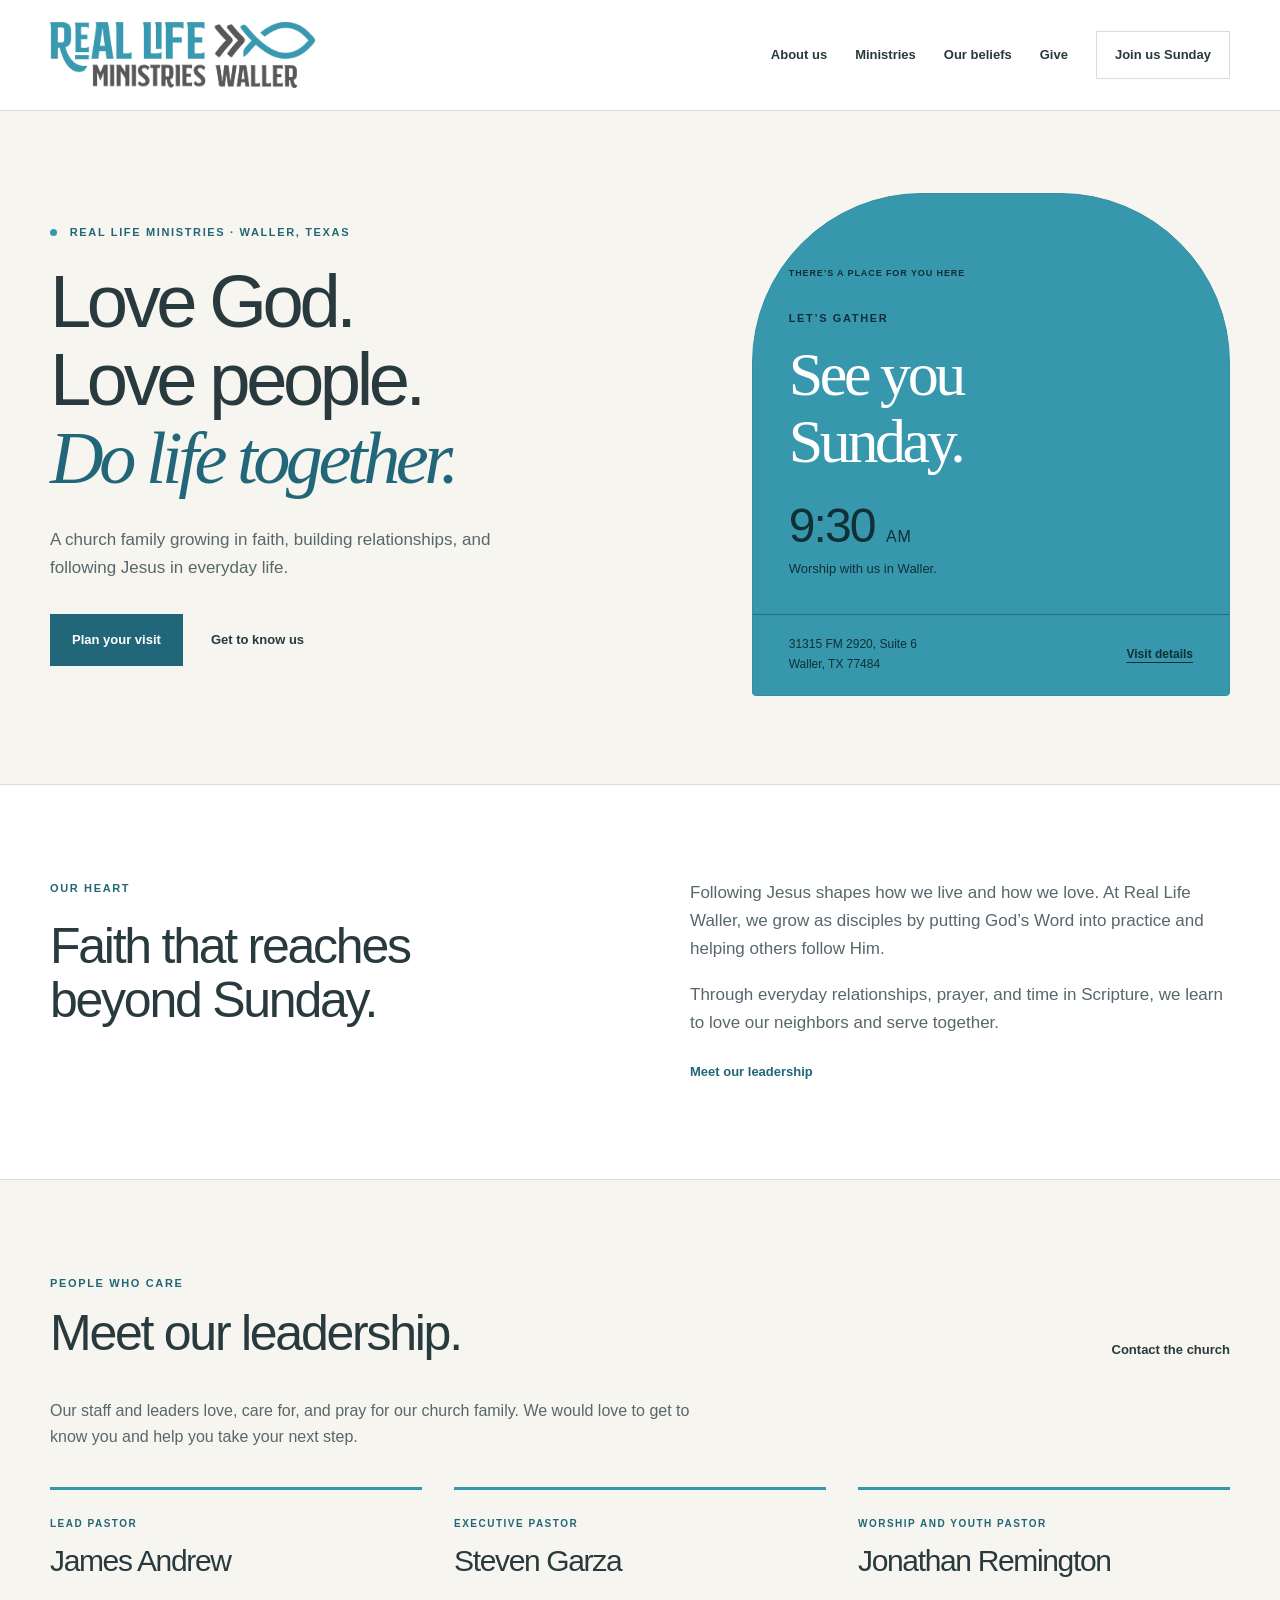
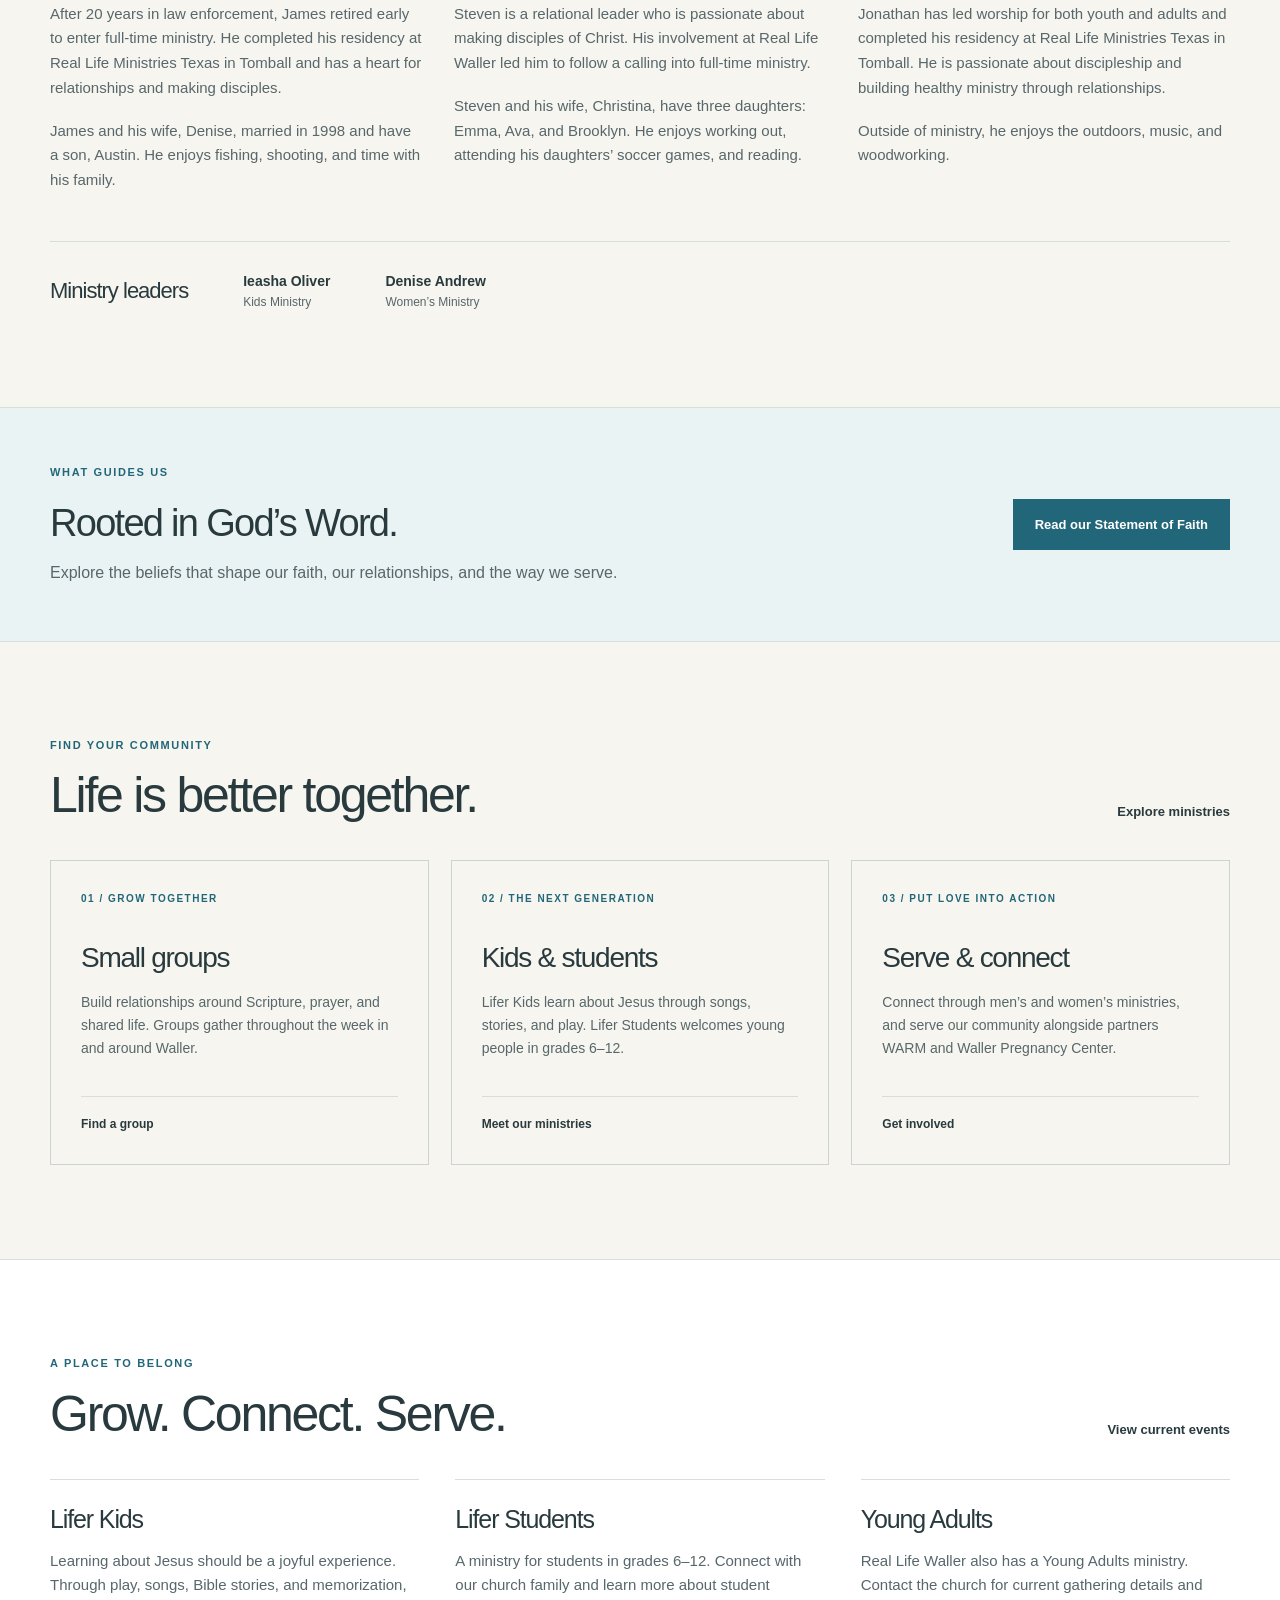
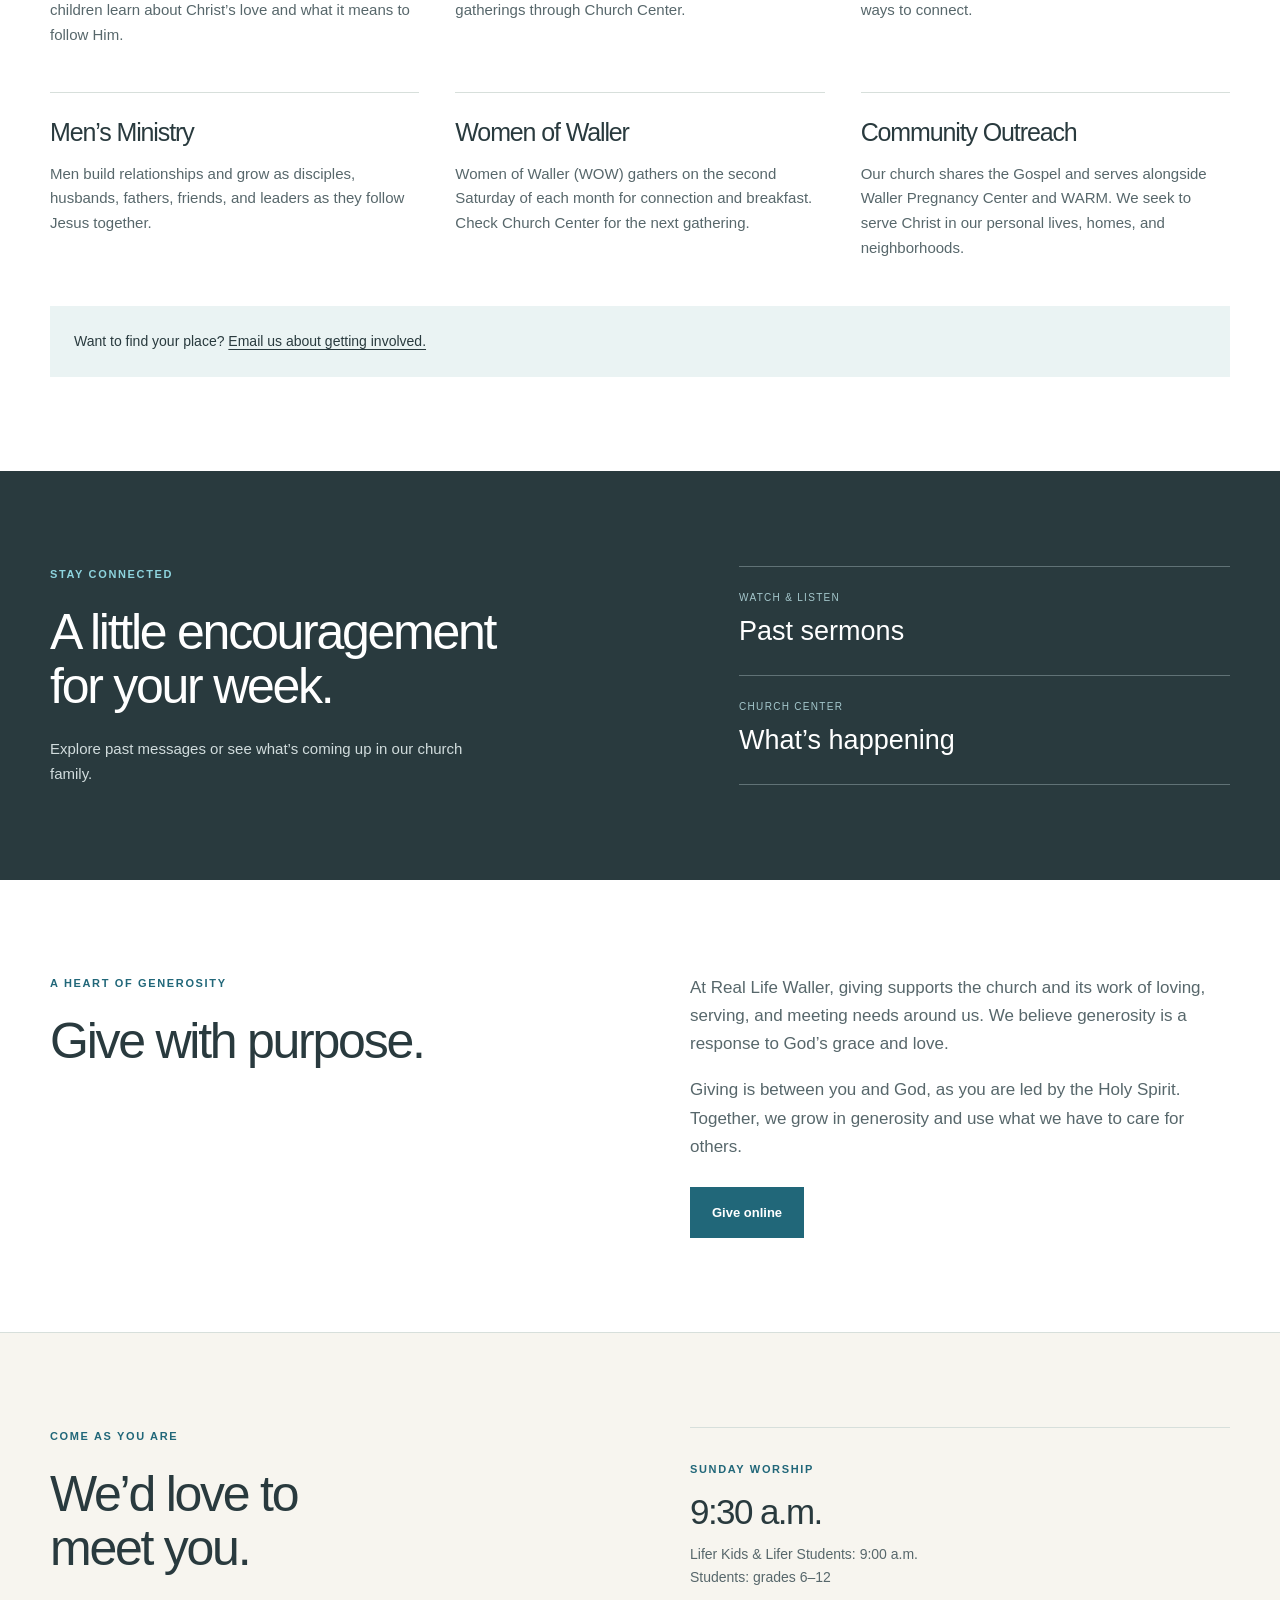
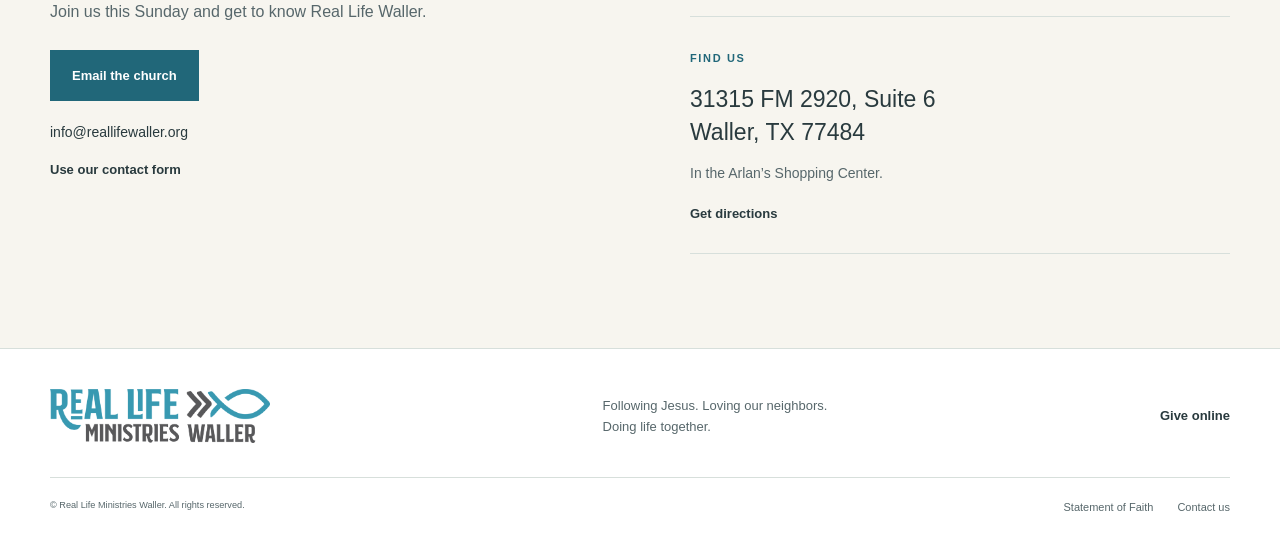
==== index.html @ 3de6a99d "Expand church content and improve faith navigation" ====
<!doctype html>
<html lang="en">
<head>
  <meta charset="utf-8">
  <meta name="viewport" content="width=device-width, initial-scale=1">
  <meta name="description" content="Real Life Ministries Waller. Join us for Sunday worship at 9:30 a.m. in Waller, Texas. Grow in faith and do life together.">
  <meta name="theme-color" content="#3798ad">
  <title>Real Life Ministries Waller | Life Together</title>
  <link rel="stylesheet" href="styles.css">
</head>
<body>
  <a class="skip-link" href="#main">Skip to content</a>
  <header class="site-header">
    <div class="container header-inner">
      <a class="brand" href="#" aria-label="Real Life Ministries Waller home"><img src="assets/waller-logo.png" alt="Real Life Ministries Waller" width="2702" height="666"></a>
      <nav aria-label="Main navigation"><a href="#about">About us</a><a href="#ministries">Ministries</a><a href="faith.html">Our beliefs</a><a href="#give">Give</a><a class="nav-visit" href="#visit">Join us Sunday</a></nav>
    </div>
  </header>
  <main id="main">
    <section class="hero">
      <div class="container hero-grid">
        <div class="hero-copy">
          <p class="eyebrow"><span class="dot"></span> REAL LIFE MINISTRIES · WALLER, TEXAS</p>
          <h1>Love God.<br>Love people.<br><em>Do life together.</em></h1>
          <p class="intro">A church family growing in faith, building relationships, and following Jesus in everyday life.</p>
          <div class="actions"><a class="button" href="#visit">Plan your visit</a><a class="text-link" href="#about">Get to know us</a></div>
        </div>
        <aside class="sunday-card" aria-labelledby="sunday-title">
          <div class="card-top"><span>THERE’S A PLACE FOR YOU HERE</span></div>
          <div class="sunday-main"><p class="eyebrow">LET’S GATHER</p><h2 id="sunday-title">See you<br>Sunday.</h2><p class="service-time">9:30 <span>AM</span></p><p>Worship with us in Waller.</p></div>
          <div class="card-bottom"><p>31315 FM 2920, Suite 6<br>Waller, TX 77484</p><a href="#visit" aria-label="See location and visit information">Visit details</a></div>
        </aside>
      </div>
    </section>
    <section class="mission section" id="about">
      <div class="container two-column"><div><p class="eyebrow">OUR HEART</p><h2>Faith that reaches<br>beyond Sunday.</h2></div><div class="mission-copy"><p>Following Jesus shapes how we live and how we love. At Real Life Waller, we grow as disciples by putting God’s Word into practice and helping others follow Him.</p><p>Through everyday relationships, prayer, and time in Scripture, we learn to love our neighbors and serve together.</p><a class="text-link" href="#leadership">Meet our leadership</a></div></div>
    </section>

    <section class="section leadership" id="leadership">
      <div class="container">
        <div class="section-heading"><div><p class="eyebrow">PEOPLE WHO CARE</p><h2>Meet our leadership.</h2></div><a class="text-link" href="mailto:info@reallifewaller.org">Contact the church</a></div>
        <p class="section-intro">Our staff and leaders love, care for, and pray for our church family. We would love to get to know you and help you take your next step.</p>
        <div class="leader-grid">
          <article class="leader-card"><p class="eyebrow">LEAD PASTOR</p><h3>James Andrew</h3><p>After 20 years in law enforcement, James retired early to enter full-time ministry. He completed his residency at Real Life Ministries Texas in Tomball and has a heart for relationships and making disciples.</p><p>James and his wife, Denise, married in 1998 and have a son, Austin. He enjoys fishing, shooting, and time with his family.</p></article>
          <article class="leader-card"><p class="eyebrow">EXECUTIVE PASTOR</p><h3>Steven Garza</h3><p>Steven is a relational leader who is passionate about making disciples of Christ. His involvement at Real Life Waller led him to follow a calling into full-time ministry.</p><p>Steven and his wife, Christina, have three daughters: Emma, Ava, and Brooklyn. He enjoys working out, attending his daughters’ soccer games, and reading.</p></article>
          <article class="leader-card"><p class="eyebrow">WORSHIP AND YOUTH PASTOR</p><h3>Jonathan Remington</h3><p>Jonathan has led worship for both youth and adults and completed his residency at Real Life Ministries Texas in Tomball. He is passionate about discipleship and building healthy ministry through relationships.</p><p>Outside of ministry, he enjoys the outdoors, music, and woodworking.</p></article>
        </div>
        <div class="ministry-leaders"><h3>Ministry leaders</h3><p><strong>Ieasha Oliver</strong><span>Kids Ministry</span></p><p><strong>Denise Andrew</strong><span>Women’s Ministry</span></p></div>
      </div>
    </section>
    <section class="belief-banner"><div class="container"><div><p class="eyebrow">WHAT GUIDES US</p><h2>Rooted in God’s Word.</h2><p>Explore the beliefs that shape our faith, our relationships, and the way we serve.</p></div><a class="button" href="faith.html">Read our Statement of Faith</a></div></section>
    <section class="ministries section" id="ministries">
      <div class="container"><div class="section-heading"><div><p class="eyebrow">FIND YOUR COMMUNITY</p><h2>Life is better together.</h2></div><a class="text-link" href="#ministry-details">Explore ministries</a></div>
      <div class="ministry-grid">
        <article class="ministry-card"><span class="category">01 / GROW TOGETHER</span><h3>Small groups</h3><p>Build relationships around Scripture, prayer, and shared life. Groups gather throughout the week in and around Waller.</p><a href="https://reallifewaller.churchcenter.com/groups">Find a group</a></article>
        <article class="ministry-card"><span class="category">02 / THE NEXT GENERATION</span><h3>Kids &amp; students</h3><p>Lifer Kids learn about Jesus through songs, stories, and play. Lifer Students welcomes young people in grades 6–12.</p><a href="#ministry-details">Meet our ministries</a></article>
        <article class="ministry-card"><span class="category">03 / PUT LOVE INTO ACTION</span><h3>Serve &amp; connect</h3><p>Connect through men’s and women’s ministries, and serve our community alongside partners WARM and Waller Pregnancy Center.</p><a href="#ministry-details">Get involved</a></article>
      </div></div>
    </section>

    <section class="section ministry-details" id="ministry-details"><div class="container">
      <div class="section-heading"><div><p class="eyebrow">A PLACE TO BELONG</p><h2>Grow. Connect. Serve.</h2></div><a class="text-link" href="https://reallifewaller.churchcenter.com/home">View current events</a></div>
      <div class="ministry-detail-grid">
        <article><h3>Lifer Kids</h3><p>Learning about Jesus should be a joyful experience. Through play, songs, Bible stories, and memorization, children learn about Christ’s love and what it means to follow Him.</p></article>
        <article><h3>Lifer Students</h3><p>A ministry for students in grades 6–12. Connect with our church family and learn more about student gatherings through Church Center.</p></article>
        <article><h3>Young Adults</h3><p>Real Life Waller also has a Young Adults ministry. Contact the church for current gathering details and ways to connect.</p></article>
        <article><h3>Men’s Ministry</h3><p>Men build relationships and grow as disciples, husbands, fathers, friends, and leaders as they follow Jesus together.</p></article>
        <article><h3>Women of Waller</h3><p>Women of Waller (WOW) gathers on the second Saturday of each month for connection and breakfast. Check Church Center for the next gathering.</p></article>
        <article><h3>Community Outreach</h3><p>Our church shares the Gospel and serves alongside Waller Pregnancy Center and WARM. We seek to serve Christ in our personal lives, homes, and neighborhoods.</p></article>
      </div><p class="ministry-invitation">Want to find your place? <a href="mailto:info@reallifewaller.org">Email us about getting involved.</a></p>
    </div></section>
    <section class="sermons section" id="sermons"><div class="container sermon-inner"><div><p class="eyebrow">STAY CONNECTED</p><h2>A little encouragement<br>for your week.</h2><p>Explore past messages or see what’s coming up in our church family.</p></div><div class="sermon-links"><a href="https://www.youtube.com/@reallifeministrieswaller"><span><small>WATCH &amp; LISTEN</small>Past sermons</span></a><a href="https://reallifewaller.churchcenter.com/home"><span><small>CHURCH CENTER</small>What’s happening</span></a></div></div></section>

    <section class="section giving" id="give"><div class="container two-column"><div><p class="eyebrow">A HEART OF GENEROSITY</p><h2>Give with purpose.</h2></div><div class="mission-copy"><p>At Real Life Waller, giving supports the church and its work of loving, serving, and meeting needs around us. We believe generosity is a response to God’s grace and love.</p><p>Giving is between you and God, as you are led by the Holy Spirit. Together, we grow in generosity and use what we have to care for others.</p><a class="button" href="https://reallifewaller.churchcenter.com/giving">Give online</a></div></div></section>
    <section class="visit section" id="visit"><div class="container two-column"><div><p class="eyebrow">COME AS YOU ARE</p><h2>We’d love to<br>meet you.</h2><p class="visit-intro">Join us this Sunday and get to know Real Life Waller.</p><a class="button" href="mailto:info@reallifewaller.org">Email the church</a><p class="contact-email"><a href="mailto:info@reallifewaller.org">info@reallifewaller.org</a></p><a class="text-link" href="https://www.reallifewaller.org/contact">Use our contact form</a></div><div class="visit-details"><div><span class="detail-label">SUNDAY WORSHIP</span><h3>9:30 a.m.</h3><p>Lifer Kids &amp; Lifer Students: 9:00 a.m.<br>Students: grades 6–12</p></div><div><span class="detail-label">FIND US</span><address>31315 FM 2920, Suite 6<br>Waller, TX 77484</address><p>In the Arlan’s Shopping Center.</p><a class="text-link" href="https://www.google.com/maps/search/?api=1&amp;query=31315+FM+2920+Suite+6+Waller+TX+77484">Get directions</a></div></div></div></section>
  </main>
  <footer><div class="container footer-top"><a class="brand" href="#" aria-label="Back to top"><img src="assets/waller-logo.png" alt="Real Life Ministries Waller" width="2702" height="666" loading="lazy"></a><p>Following Jesus. Loving our neighbors.<br>Doing life together.</p><a class="text-link" href="#give">Give online</a></div><div class="container footer-bottom"><small>© Real Life Ministries Waller. All rights reserved.</small><div class="footer-links"><a href="faith.html">Statement of Faith</a><a href="mailto:info@reallifewaller.org">Contact us</a></div></div></footer>
</body>
</html>
---- styles.css ----
/* Brand: logo teal, deep teal, charcoal, warm ivory, and pale sky. */
:root{--teal:#3798ad;--deep:#216779;--ink:#293a3e;--muted:#57676b;--cream:#f7f5ef;--sky:#eaf3f3;--line:#d7dfdb;--white:#fff;--max:1180px}
*{box-sizing:border-box}html{scroll-behavior:smooth;scroll-padding-top:30px}body{margin:0;color:var(--ink);background:var(--cream);font-family:Arial,Helvetica,sans-serif;font-size:16px;line-height:1.65}a{color:inherit;text-decoration:none}a:hover{text-decoration:underline;text-underline-offset:5px}a:focus-visible{outline:3px solid var(--deep);outline-offset:6px}img{display:block;max-width:100%;height:auto}h1,h2,h3,p{margin:0}h1,h2,h3{line-height:1.08;font-weight:500;letter-spacing:-.045em}h2{font-size:clamp(34px,4vw,50px)}h3{font-size:28px}p+p{margin-top:18px}.container{width:min(var(--max),calc(100% - 96px));margin-inline:auto}.section{padding:94px 0}.eyebrow,.category,.detail-label{font-size:11px;font-weight:700;letter-spacing:.15em}.eyebrow{margin-bottom:22px;color:var(--deep)}.skip-link{position:absolute;left:20px;top:-100px;padding:12px;background:white;z-index:10}.skip-link:focus{top:10px}
.site-header{background:white;border-bottom:1px solid var(--line)}.header-inner{min-height:110px;display:flex;align-items:center;justify-content:space-between;gap:30px}.brand{display:block;width:265px;flex-shrink:0}nav{display:flex;align-items:center;gap:28px;font-size:13px;font-weight:600}.nav-visit{border:1px solid var(--line);padding:12px 18px}.nav-visit span{margin-left:14px}.hero{padding:82px 0 88px}.hero-grid{display:grid;grid-template-columns:1.3fr 1fr;gap:80px;align-items:center}.dot{display:inline-block;width:7px;height:7px;background:var(--teal);border-radius:50%;margin-right:8px}h1{font-size:clamp(48px,5.8vw,78px);letter-spacing:-.06em;line-height:1.05}h1 em{font-family:Georgia,'Times New Roman',serif;font-weight:400;color:var(--deep)}.intro{max-width:450px;color:var(--muted);font-size:17px;margin-top:28px}.actions{display:flex;align-items:center;gap:28px;margin-top:32px}.button{display:inline-flex;justify-content:space-between;align-items:center;gap:32px;background:var(--deep);color:white;padding:15px 22px;font-weight:600;font-size:13px}.button:hover{background:var(--ink);text-decoration:none}.text-link{font-size:13px;font-weight:600}.text-link span{margin-left:15px}.sunday-card{background:var(--teal);min-height:495px;display:flex;flex-direction:column;color:#102f37;border-radius:170px 170px 4px 4px;overflow:hidden;border:1px solid #338ca0}.card-top{display:flex;align-items:center;justify-content:space-between;margin:72px 36px 0;font-size:9px;font-weight:700;letter-spacing:.1em}.card-top>span:last-child{font-size:25px}.sunday-main{padding:28px 36px 34px}.sunday-main .eyebrow{color:#102f37;margin-bottom:14px}.sunday-main h2{font-family:Georgia,'Times New Roman',serif;font-size:62px;color:white;letter-spacing:-.055em}.service-time{font-size:48px;line-height:1.2;margin-top:22px;letter-spacing:-.04em}.service-time span{font-size:16px;letter-spacing:.05em}.sunday-main>p:last-child{font-size:13px;margin-top:4px}.card-bottom{margin-top:auto;border-top:1px solid #246e80;display:flex;justify-content:space-between;align-items:center;padding:20px 36px;font-size:12px}.card-bottom a{font-size:28px}
.mission{background:white;border-block:1px solid var(--line)}.two-column{display:grid;grid-template-columns:1fr 1fr;gap:100px}.mission-copy{color:var(--muted);font-size:17px}.mission-copy .text-link{display:inline-block;margin-top:24px;color:var(--deep)}.section-heading{display:flex;justify-content:space-between;align-items:end;gap:24px;margin-bottom:38px}.section-heading .eyebrow{margin-bottom:14px}.ministry-grid{display:grid;grid-template-columns:repeat(3,1fr);gap:22px}.ministry-card{padding:30px;background:transparent;border:1px solid #cbd5d0;display:flex;flex-direction:column;min-height:305px}.category{color:var(--deep);font-size:10px}.ministry-card h3{margin-top:35px;margin-bottom:18px}.ministry-card p{font-size:14px;color:var(--muted)}.ministry-card a{border-top:1px solid var(--line);padding-top:18px;margin-top:auto;font-size:12px;font-weight:700;display:flex;justify-content:space-between}.ministry-card p{padding-bottom:26px}.sermons{background:var(--ink);color:white}.sermon-inner{display:grid;grid-template-columns:1.2fr 1fr;gap:100px;align-items:center}.sermons .eyebrow{color:#8ed4de}.sermons p:not(.eyebrow){color:#d1dcdd;margin-top:24px;max-width:420px;font-size:15px}.sermon-links a{display:flex;align-items:center;justify-content:space-between;gap:20px;border-block-end:1px solid #607276;padding:24px 0;font-size:27px;line-height:1.4}.sermon-links a:first-child{border-top:1px solid #607276}.sermon-links small{display:block;color:#a5c8cd;letter-spacing:.13em;font-size:10px;margin-bottom:8px}.sermons a:focus-visible{outline-color:#8ed4de}.visit-intro{color:var(--muted);margin:24px 0}.visit-details{border-top:1px solid var(--line)}.visit-details>div{padding:27px 0;border-bottom:1px solid var(--line)}.detail-label{color:var(--deep)}.visit-details h3{margin:12px 0;font-size:35px}.visit-details p{color:var(--muted);font-size:14px}.visit-details address{font-style:normal;font-size:23px;line-height:1.45;margin:12px 0}.visit-details .text-link{display:inline-block;margin-top:18px}footer{background:white;padding:40px 0 20px;border-top:1px solid var(--line)}.footer-top{display:flex;justify-content:space-between;align-items:center;gap:35px;padding-bottom:34px}.footer-top .brand{width:220px}.footer-top p{font-size:13px;color:var(--muted)}.footer-bottom{display:flex;justify-content:space-between;gap:20px;padding-top:20px;border-top:1px solid var(--line);font-size:11px;color:var(--muted)}
@media(min-width:1450px){.hero{padding-block:105px}.hero-grid{gap:110px}}
@media(max-width:1000px){.container{width:calc(100% - 56px)}nav{gap:16px}.brand{width:220px}.hero-grid{gap:35px}.two-column,.sermon-inner{gap:50px}.ministry-card{padding:23px}.actions{gap:20px}.sunday-main h2{font-size:54px}}
@media(max-width:760px){.container{width:calc(100% - 40px)}.header-inner{flex-direction:column;gap:20px;padding-block:22px}nav{flex-wrap:wrap;justify-content:center;gap:12px 21px;font-size:12px}.nav-visit{padding:7px 12px}.hero{padding:48px 0}.hero-grid,.two-column,.sermon-inner{grid-template-columns:1fr;gap:40px}h1{font-size:clamp(46px,9vw,66px)}.hero-copy>.eyebrow{font-size:9px}.sunday-card{max-width:460px;width:100%;min-height:450px;margin-inline:auto}.card-top{margin-top:60px}.section{padding:60px 0}.section-heading{display:block}.section-heading>.text-link{display:inline-block;margin-top:22px}.ministry-grid{grid-template-columns:1fr}.ministry-card{min-height:260px;padding:28px}.ministry-card h3{margin-top:24px}.footer-top{flex-direction:column;align-items:flex-start;gap:22px}.footer-bottom{flex-wrap:wrap}.actions{flex-wrap:wrap}.intro{font-size:16px}.mission-copy{font-size:16px}}
@media(prefers-reduced-motion:reduce){html{scroll-behavior:auto}}

/* Expanded church content */
.site-header nav{flex-wrap:wrap;justify-content:flex-end}
.card-bottom a{font-size:12px;font-weight:700;text-decoration:underline;text-underline-offset:4px}
.card-top>span:last-child{font-size:9px}
.section-intro{max-width:680px;color:var(--muted);margin-bottom:36px}
.leader-grid{display:grid;grid-template-columns:repeat(3,minmax(0,1fr));gap:32px}
.leader-card{border-top:3px solid var(--teal);padding-top:26px}
.leader-card h3{margin-bottom:24px;font-size:30px}
.leader-card p:not(.eyebrow){font-size:15px;color:var(--muted)}
.leader-card .eyebrow{font-size:10px;margin-bottom:13px}
.ministry-leaders{margin-top:48px;padding-top:28px;border-top:1px solid var(--line);display:flex;align-items:center;gap:55px}
.ministry-leaders h3{font-size:22px}.ministry-leaders p{margin:0;font-size:14px}.ministry-leaders span{display:block;color:var(--muted);font-size:12px}
.belief-banner{padding:55px 0;background:var(--sky);border-block:1px solid var(--line)}
.belief-banner>.container{display:flex;justify-content:space-between;align-items:center;gap:40px}
.belief-banner h2{font-size:38px}.belief-banner p:not(.eyebrow){max-width:570px;margin-top:16px;color:var(--muted)}.belief-banner .button{flex-shrink:0}
.ministry-details{background:white;border-top:1px solid var(--line)}
.ministry-detail-grid{display:grid;grid-template-columns:repeat(3,minmax(0,1fr));gap:44px 36px}
.ministry-detail-grid article{border-top:1px solid var(--line);padding-top:26px}
.ministry-detail-grid h3{font-size:25px;margin-bottom:16px}.ministry-detail-grid p{font-size:15px;color:var(--muted)}
.ministry-invitation{margin-top:45px;padding:24px;background:var(--sky);font-size:14px}.ministry-invitation a{text-decoration:underline;text-underline-offset:3px}
.giving{background:white;border-bottom:1px solid var(--line)}.giving .button{margin-top:26px}.contact-email{margin:20px 0 12px;font-size:14px;overflow-wrap:anywhere}.footer-links{display:flex;gap:24px}
/* Faith reading layout: native anchors work without JavaScript. */
.faith-intro{padding-block:72px 54px}.faith-intro h1{font-size:clamp(44px,6vw,72px)}
.faith-preface{max-width:850px;color:var(--muted);font-size:17px;margin-top:28px;line-height:1.8}
.faith-layout{display:grid;grid-template-columns:285px minmax(0,1fr);gap:70px;align-items:start;padding-bottom:60px}
.faith-sidebar{position:sticky;top:24px;background:white;border:1px solid var(--line);padding:24px 20px;max-height:calc(100vh - 48px);overflow:auto;scrollbar-width:thin}
.faith-sidebar h2{font-size:22px;letter-spacing:-.025em}.faith-sidebar>p{font-size:12px;color:var(--muted);margin-top:10px;margin-bottom:20px}
.faith-sidebar nav{display:block}.faith-sidebar ol{list-style:none;margin:0;padding:0}.faith-sidebar li+li{border-top:1px solid #edf0ed}
.faith-sidebar a{display:flex;align-items:baseline;gap:12px;padding:9px 5px;font-size:12px;line-height:1.5;font-weight:500;border-radius:2px}
.faith-sidebar a span{font-size:10px;color:var(--deep);min-width:17px;font-weight:700}.faith-sidebar a:hover{background:var(--sky);text-decoration:none}
.belief{padding:38px 40px;margin-bottom:24px;background:white;border:1px solid var(--line);border-top:3px solid var(--teal);scroll-margin-top:24px}
.belief h2{font-size:34px;margin-bottom:26px;line-height:1.2;letter-spacing:-.035em;overflow-wrap:break-word}
.belief p:not(.eyebrow){font-size:16px;line-height:1.85;color:#46565b}.belief .eyebrow{font-size:10px;margin-bottom:15px}
.belief p.scripture{background:var(--sky);border-left:3px solid var(--teal);padding:18px 20px;font-size:13px;line-height:1.8;margin-top:24px;color:#334d53}
.belief:target{border-color:var(--deep);box-shadow:0 0 0 2px #21677915}.back-top{display:inline-block;margin-top:25px;font-size:12px;font-weight:700;color:var(--deep);text-decoration:underline;text-underline-offset:4px}
.faith-question{border-top:1px solid var(--line);padding-block:50px 70px}.faith-question h2{font-size:34px}.faith-question p{margin:18px 0 26px;color:var(--muted)}
[aria-current="page"]{color:var(--deep);text-decoration:underline;text-underline-offset:7px}
@media(max-width:1000px){.faith-layout{grid-template-columns:235px minmax(0,1fr);gap:28px}.belief{padding:30px}.belief-banner>.container{align-items:flex-start;flex-direction:column}.leader-grid{gap:24px}.ministry-detail-grid{grid-template-columns:repeat(2,minmax(0,1fr))}}
@media(max-width:760px){.site-header nav{justify-content:center}.leader-grid{grid-template-columns:1fr;gap:35px}.ministry-leaders{flex-wrap:wrap;gap:22px 35px}.ministry-leaders h3{width:100%}.ministry-detail-grid{grid-template-columns:1fr;gap:30px}.faith-intro{padding-block:45px 35px}.faith-preface{font-size:16px}.faith-layout{grid-template-columns:1fr;gap:30px}.faith-sidebar{position:static;max-height:none;padding:22px}.faith-sidebar ol{display:grid;grid-template-columns:repeat(2,minmax(0,1fr));gap:0 15px}.faith-sidebar a{font-size:11px}.belief{padding:28px 23px}.belief h2{font-size:29px}.belief p:not(.eyebrow){font-size:15px}.belief p.scripture{font-size:12px;padding:15px}.faith-question h2{font-size:30px}.belief-banner h2{font-size:32px}}
@media(max-width:380px){.faith-sidebar ol{grid-template-columns:1fr}}
@media print{.site-header,.faith-sidebar,footer,.back-top,.faith-question,.skip-link{display:none}.faith-layout{display:block;width:100%}.belief{break-inside:auto;border:0;padding:20px 0}.belief h2{break-after:avoid}.faith-intro{padding:20px 0}body{background:white;color:black}}
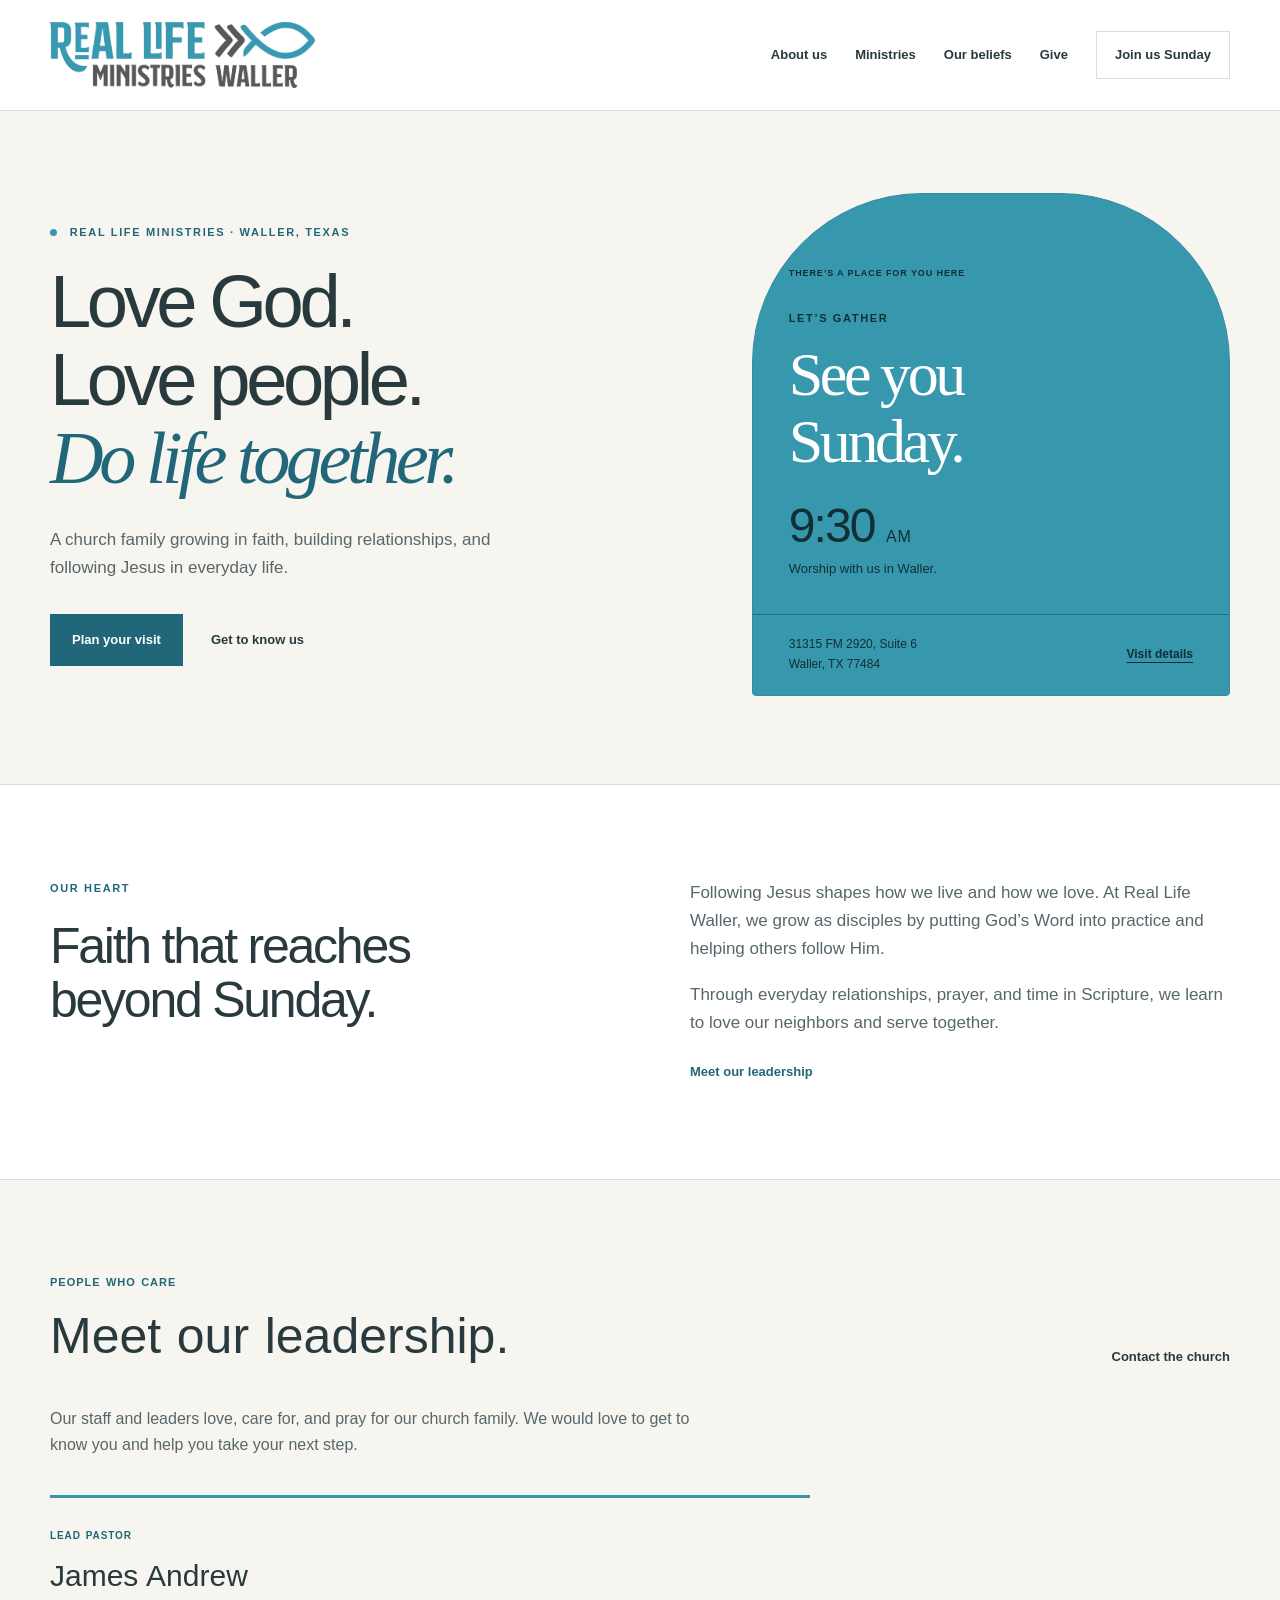
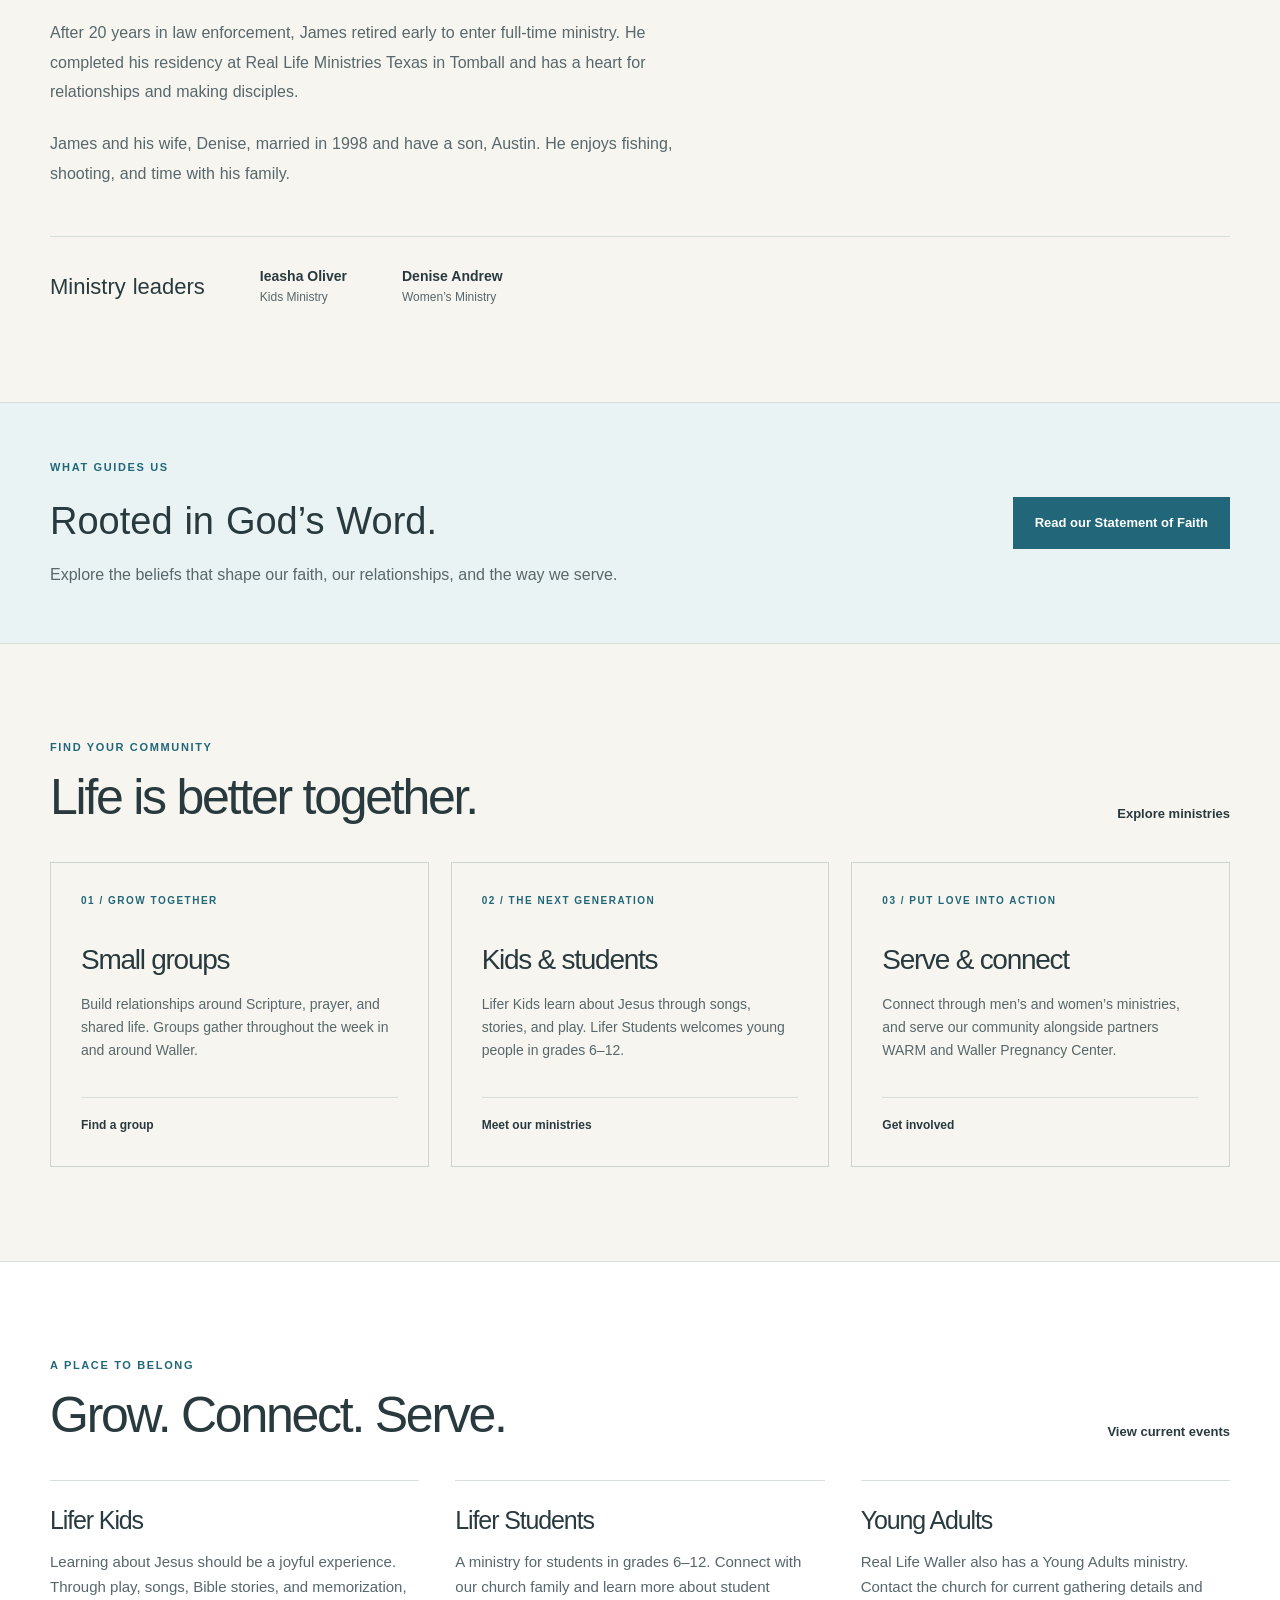
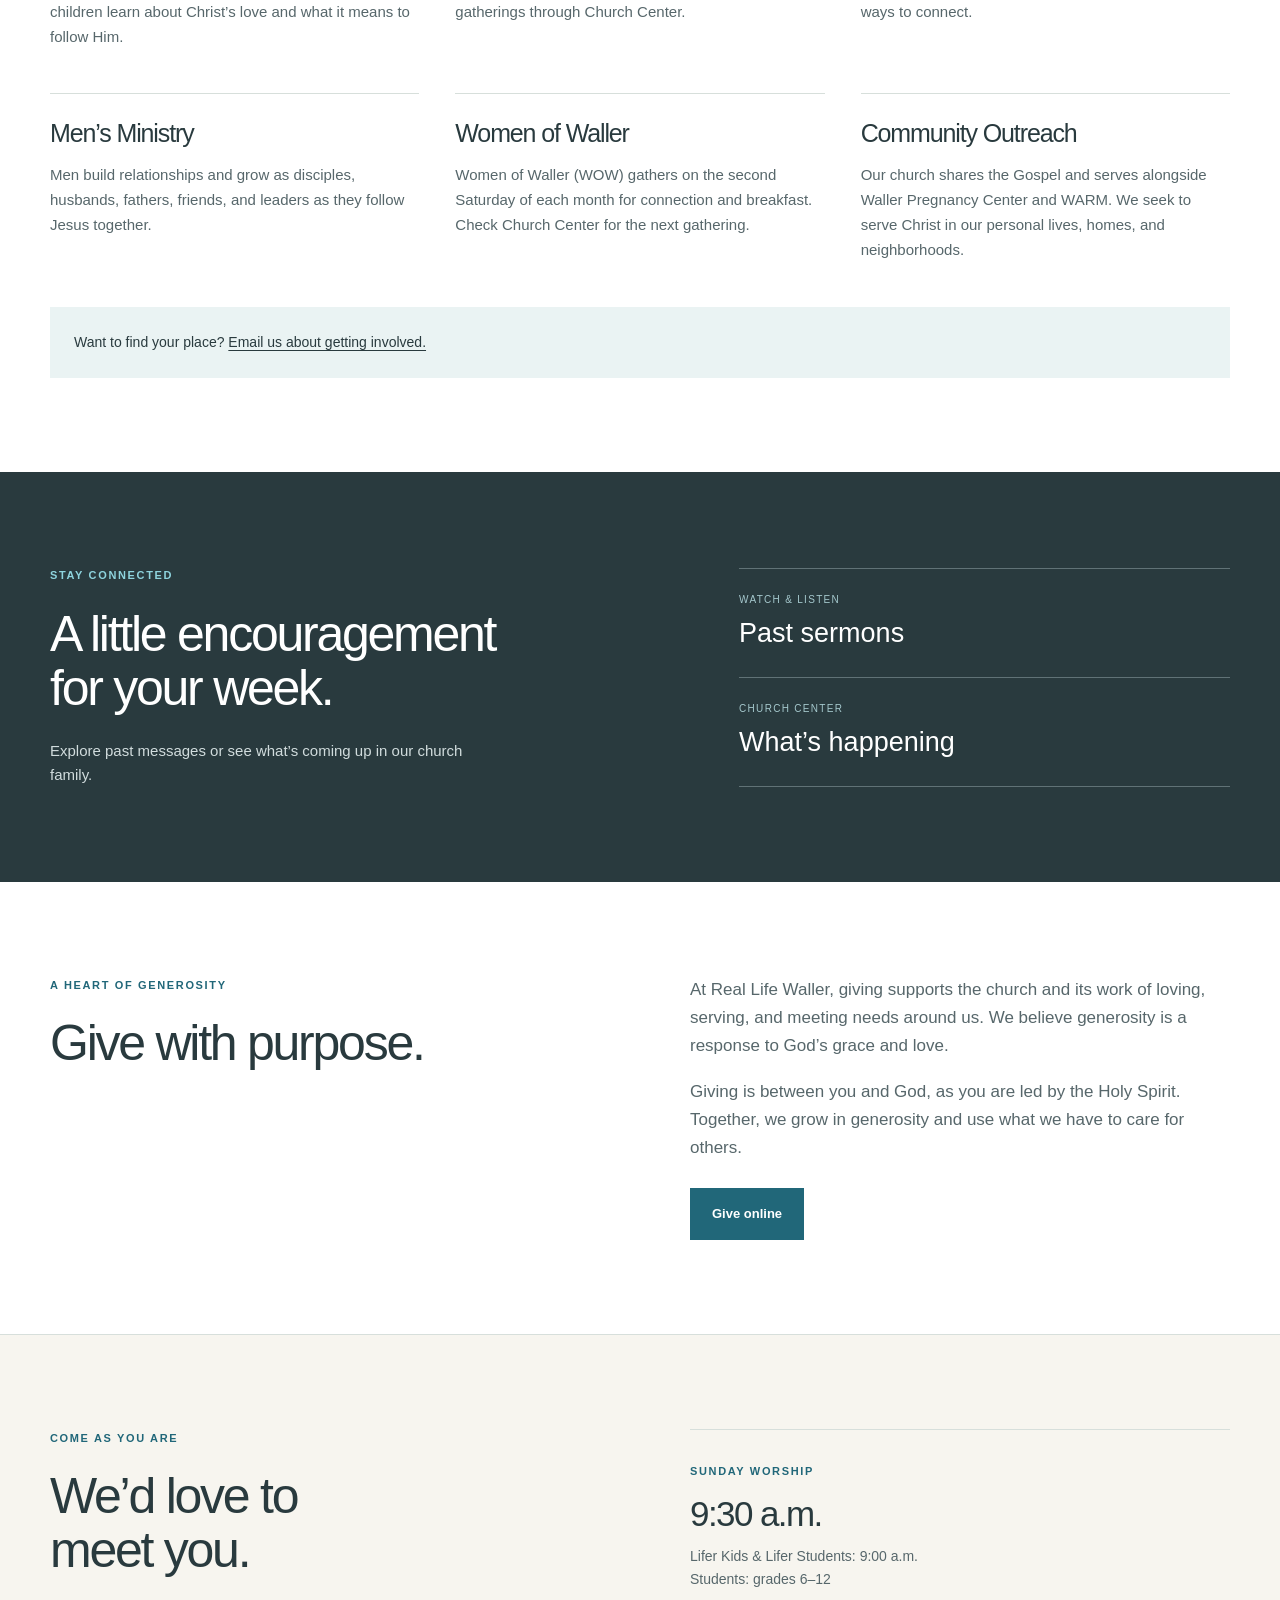
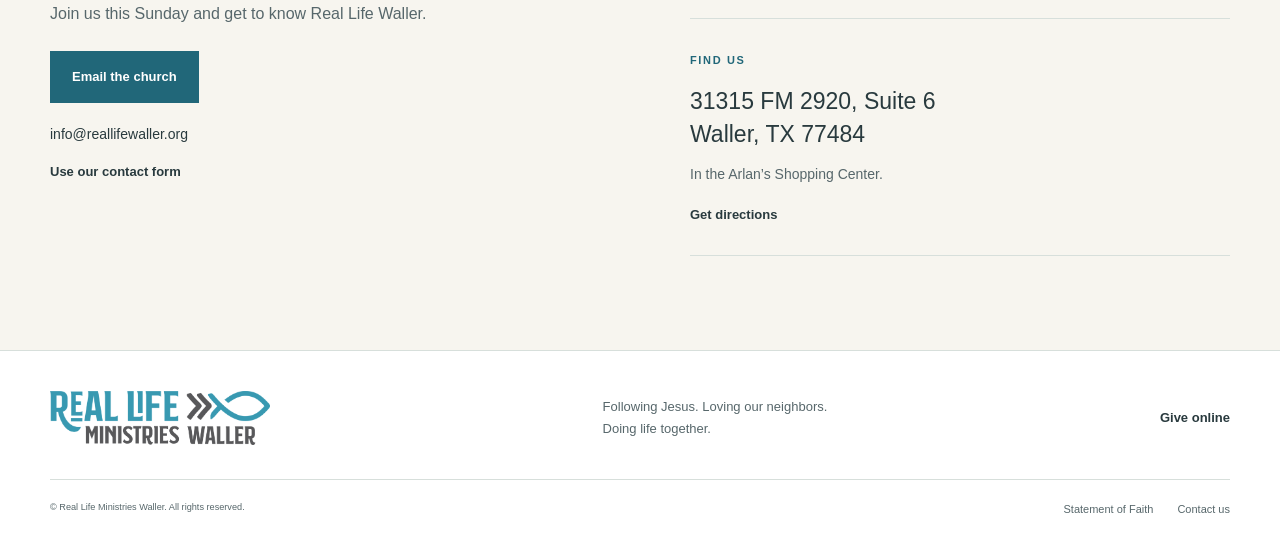
==== commit 04e50036: "Improve spacing and update leadership" ====
--- a/index.html
+++ b/index.html
@@ -42,8 +42,8 @@
         <p class="section-intro">Our staff and leaders love, care for, and pray for our church family. We would love to get to know you and help you take your next step.</p>
         <div class="leader-grid">
           <article class="leader-card"><p class="eyebrow">LEAD PASTOR</p><h3>James Andrew</h3><p>After 20 years in law enforcement, James retired early to enter full-time ministry. He completed his residency at Real Life Ministries Texas in Tomball and has a heart for relationships and making disciples.</p><p>James and his wife, Denise, married in 1998 and have a son, Austin. He enjoys fishing, shooting, and time with his family.</p></article>
-          <article class="leader-card"><p class="eyebrow">EXECUTIVE PASTOR</p><h3>Steven Garza</h3><p>Steven is a relational leader who is passionate about making disciples of Christ. His involvement at Real Life Waller led him to follow a calling into full-time ministry.</p><p>Steven and his wife, Christina, have three daughters: Emma, Ava, and Brooklyn. He enjoys working out, attending his daughters’ soccer games, and reading.</p></article>
-          <article class="leader-card"><p class="eyebrow">WORSHIP AND YOUTH PASTOR</p><h3>Jonathan Remington</h3><p>Jonathan has led worship for both youth and adults and completed his residency at Real Life Ministries Texas in Tomball. He is passionate about discipleship and building healthy ministry through relationships.</p><p>Outside of ministry, he enjoys the outdoors, music, and woodworking.</p></article>
+          
+          
         </div>
         <div class="ministry-leaders"><h3>Ministry leaders</h3><p><strong>Ieasha Oliver</strong><span>Kids Ministry</span></p><p><strong>Denise Andrew</strong><span>Women’s Ministry</span></p></div>
       </div>
--- a/styles.css
+++ b/styles.css
@@ -49,3 +49,60 @@
 @media(max-width:760px){.site-header nav{justify-content:center}.leader-grid{grid-template-columns:1fr;gap:35px}.ministry-leaders{flex-wrap:wrap;gap:22px 35px}.ministry-leaders h3{width:100%}.ministry-detail-grid{grid-template-columns:1fr;gap:30px}.faith-intro{padding-block:45px 35px}.faith-preface{font-size:16px}.faith-layout{grid-template-columns:1fr;gap:30px}.faith-sidebar{position:static;max-height:none;padding:22px}.faith-sidebar ol{display:grid;grid-template-columns:repeat(2,minmax(0,1fr));gap:0 15px}.faith-sidebar a{font-size:11px}.belief{padding:28px 23px}.belief h2{font-size:29px}.belief p:not(.eyebrow){font-size:15px}.belief p.scripture{font-size:12px;padding:15px}.faith-question h2{font-size:30px}.belief-banner h2{font-size:32px}}
 @media(max-width:380px){.faith-sidebar ol{grid-template-columns:1fr}}
 @media print{.site-header,.faith-sidebar,footer,.back-top,.faith-question,.skip-link{display:none}.faith-layout{display:block;width:100%}.belief{break-inside:auto;border:0;padding:20px 0}.belief h2{break-after:avoid}.faith-intro{padding:20px 0}body{background:white;color:black}}
+
+/* Comfortable spacing for leadership and long-form beliefs. */
+.leadership h2,
+.leadership h3,
+.faith-page h1,
+.faith-page h2,
+.belief-banner h2 {
+  letter-spacing: normal;
+  word-spacing: 0.035em;
+  line-height: 1.25;
+}
+
+.leader-grid {
+  grid-template-columns: minmax(0, 760px);
+}
+
+.leader-card {
+  padding-top: 30px;
+}
+
+.leader-card p:not(.eyebrow),
+.faith-preface,
+.belief p:not(.eyebrow) {
+  letter-spacing: normal;
+  word-spacing: 0.025em;
+  line-height: 1.85;
+  text-align: left;
+}
+
+.leader-card p:not(.eyebrow) {
+  font-size: 16px;
+  max-width: 70ch;
+}
+
+.leader-card p + p,
+.belief p + p {
+  margin-top: 22px;
+}
+
+.leadership .eyebrow,
+.belief .eyebrow {
+  letter-spacing: 0.09em;
+  word-spacing: 0.12em;
+  line-height: 1.6;
+}
+
+.faith-sidebar a {
+  display: block;
+  padding: 11px 7px;
+  letter-spacing: normal;
+  word-spacing: 0.025em;
+  line-height: 1.6;
+}
+
+.belief p.scripture {
+  line-height: 1.9;
+}
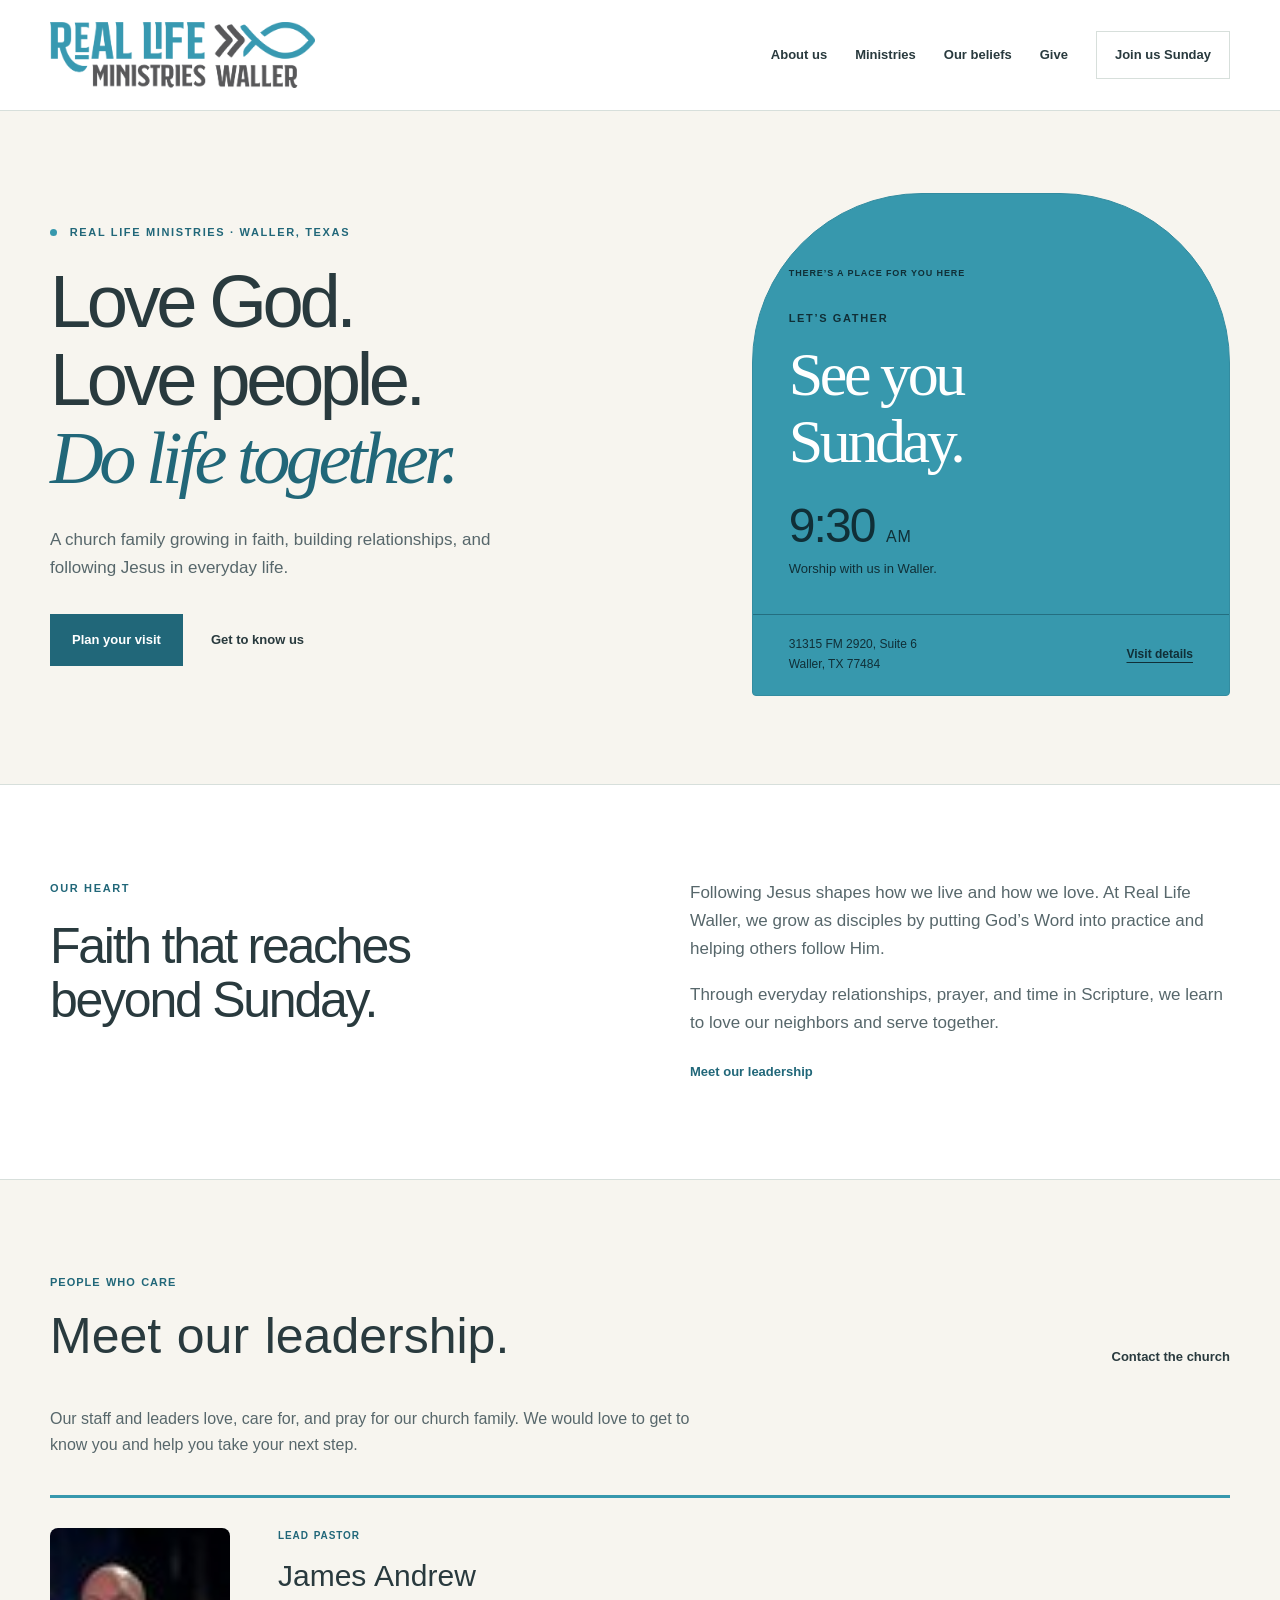
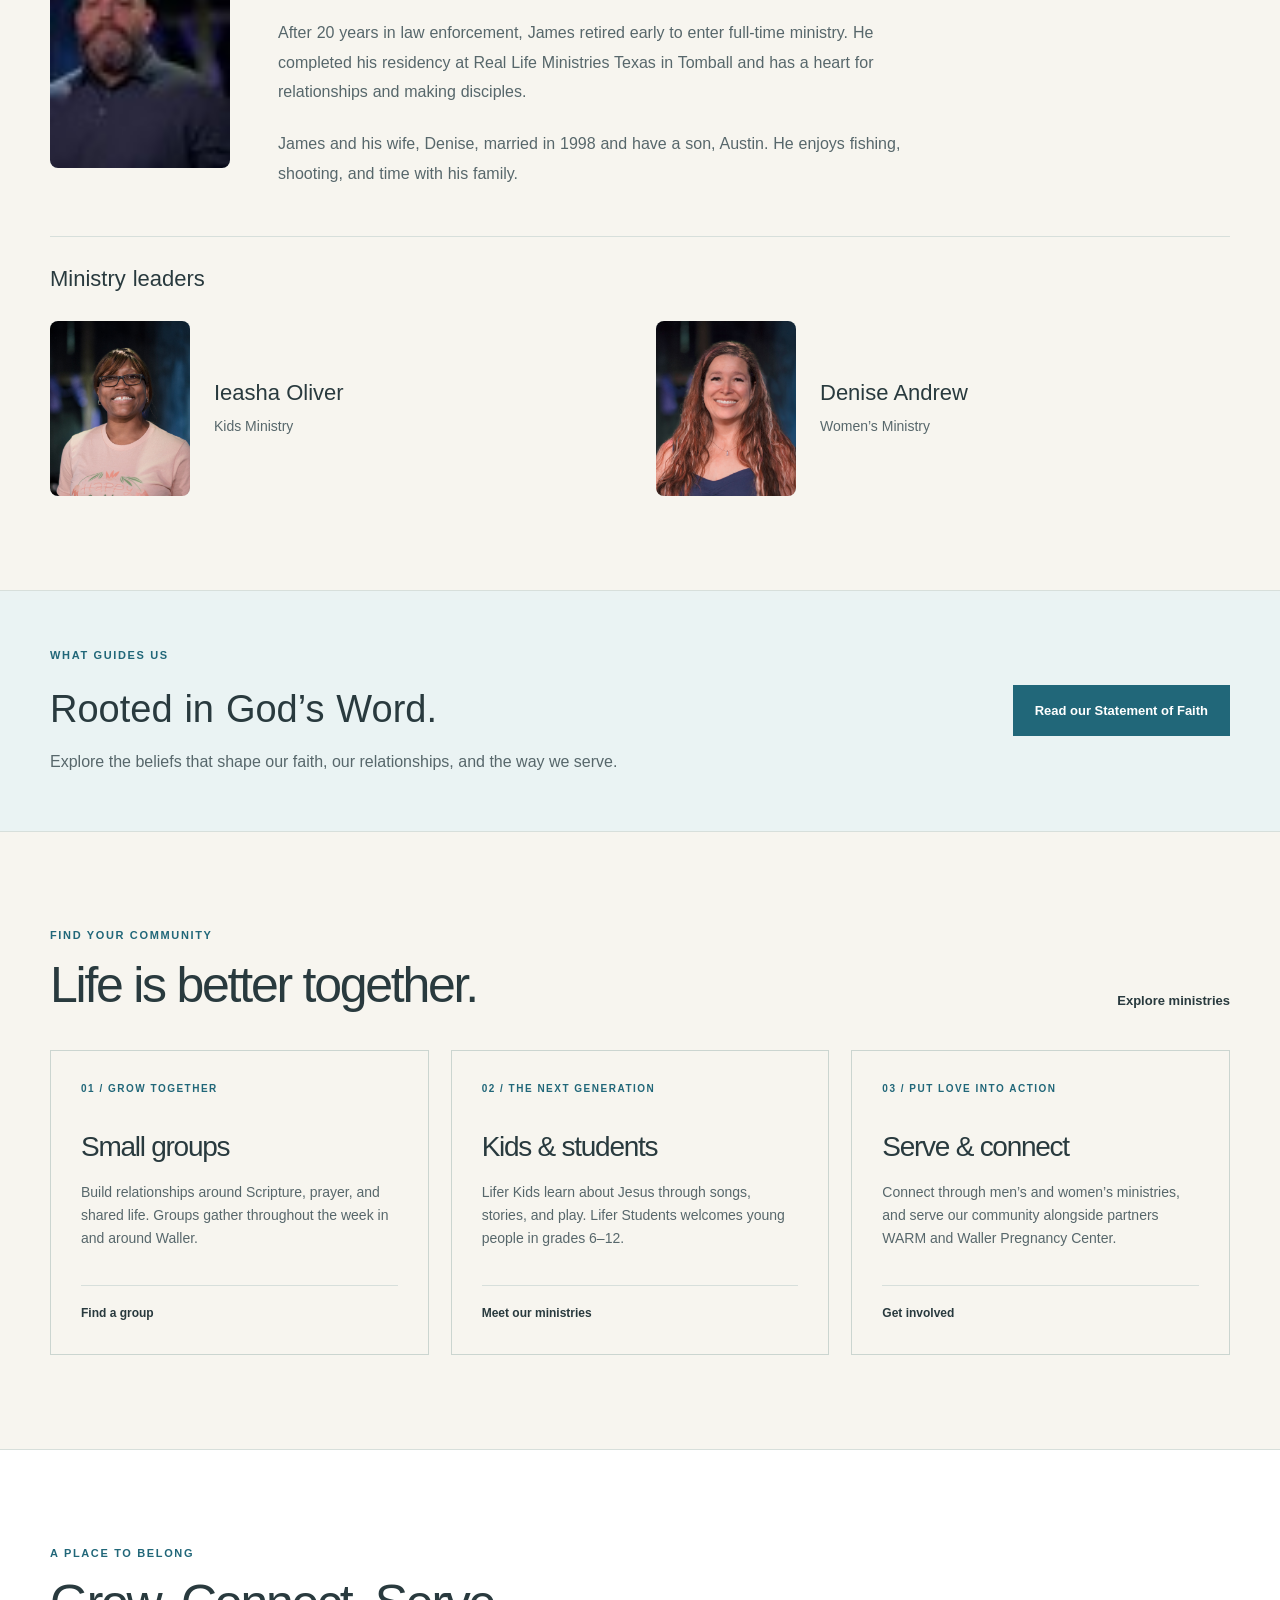
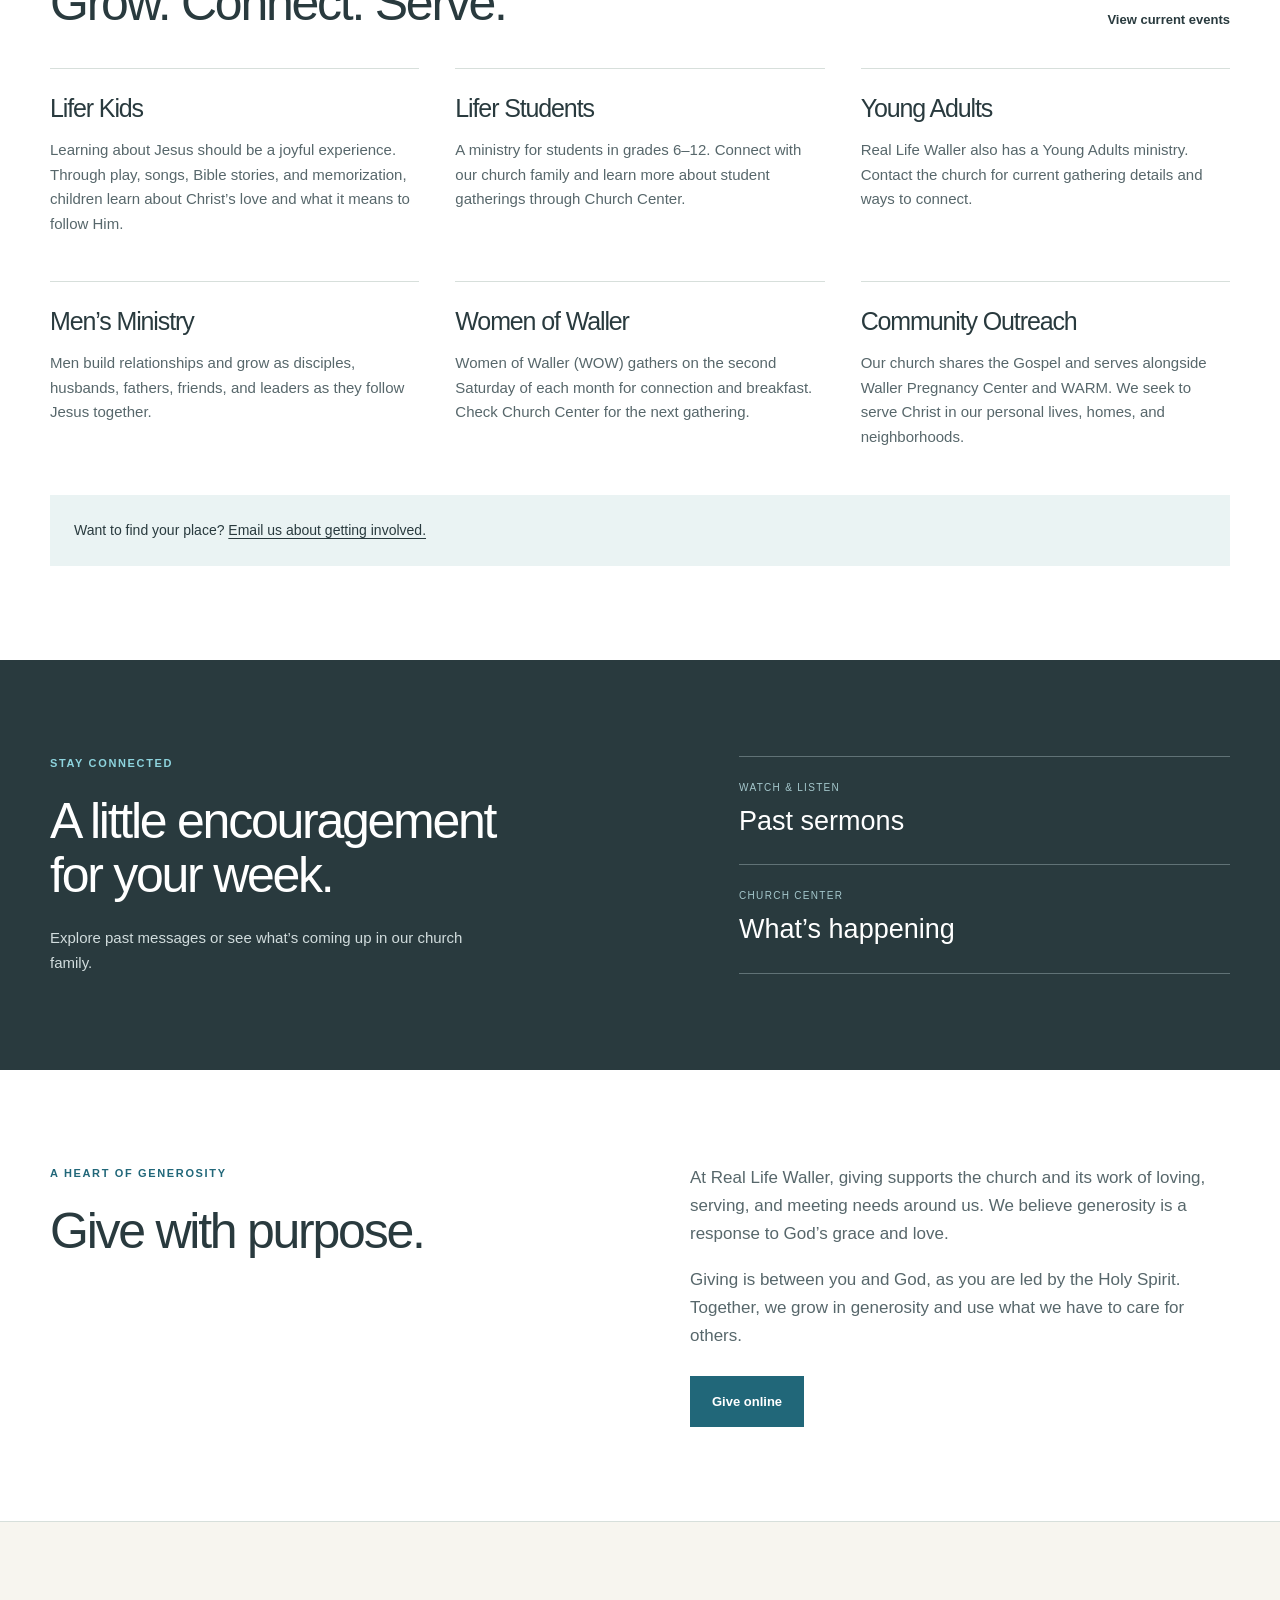
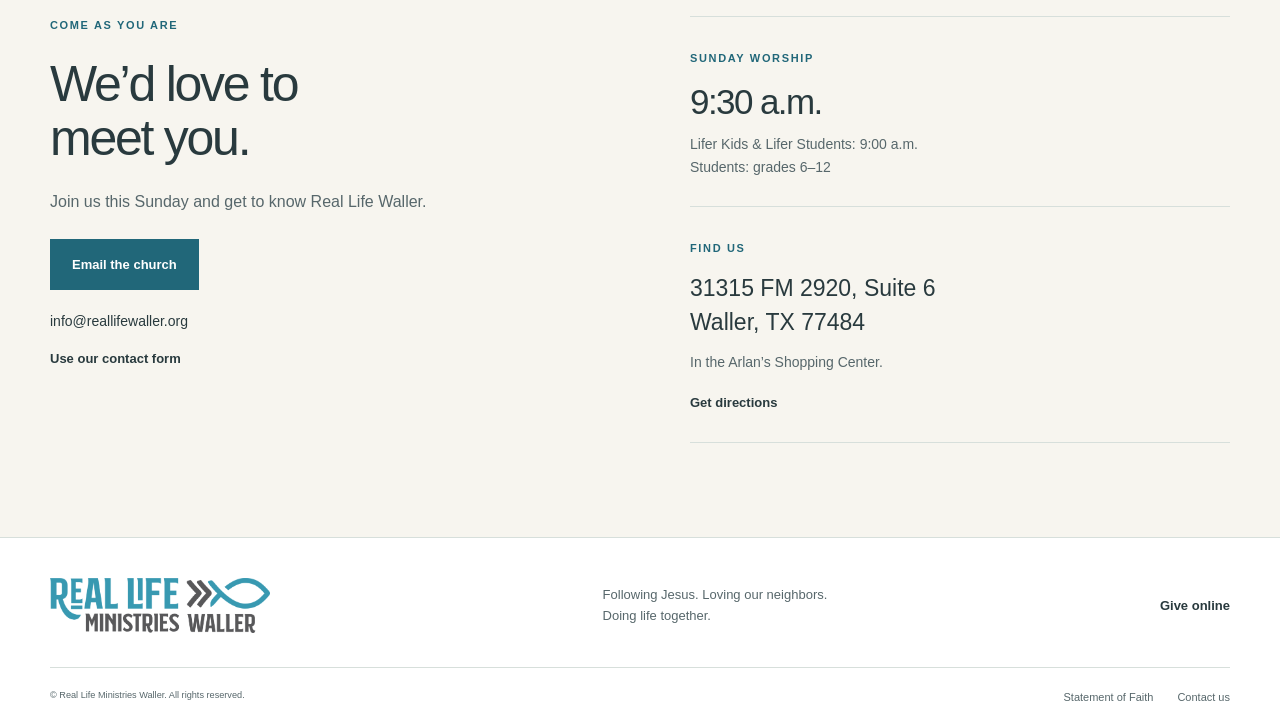
==== commit 3f4e3445: "Add responsive leadership headshots" ====
--- a/index.html
+++ b/index.html
@@ -41,11 +41,17 @@
         <div class="section-heading"><div><p class="eyebrow">PEOPLE WHO CARE</p><h2>Meet our leadership.</h2></div><a class="text-link" href="mailto:info@reallifewaller.org">Contact the church</a></div>
         <p class="section-intro">Our staff and leaders love, care for, and pray for our church family. We would love to get to know you and help you take your next step.</p>
         <div class="leader-grid">
-          <article class="leader-card"><p class="eyebrow">LEAD PASTOR</p><h3>James Andrew</h3><p>After 20 years in law enforcement, James retired early to enter full-time ministry. He completed his residency at Real Life Ministries Texas in Tomball and has a heart for relationships and making disciples.</p><p>James and his wife, Denise, married in 1998 and have a son, Austin. He enjoys fishing, shooting, and time with his family.</p></article>
+          <article class="leader-card leader-with-photo"><img class="leader-photo james-photo" src="assets/James_HS.jpg" alt="James Andrew" width="51" height="68" loading="lazy" decoding="async"><div class="leader-bio"><p class="eyebrow">LEAD PASTOR</p><h3>James Andrew</h3><p>After 20 years in law enforcement, James retired early to enter full-time ministry. He completed his residency at Real Life Ministries Texas in Tomball and has a heart for relationships and making disciples.</p><p>James and his wife, Denise, married in 1998 and have a son, Austin. He enjoys fishing, shooting, and time with his family.</p></div></article>
           
           
         </div>
-        <div class="ministry-leaders"><h3>Ministry leaders</h3><p><strong>Ieasha Oliver</strong><span>Kids Ministry</span></p><p><strong>Denise Andrew</strong><span>Women’s Ministry</span></p></div>
+        <div class="ministry-leaders ministry-with-photos">
+          <h3>Ministry leaders</h3>
+          <div class="ministry-portrait-grid">
+            <article class="ministry-person"><img class="leader-photo" src="assets/Iesha_HS.jpeg" alt="Ieasha Oliver" width="3729" height="4661" loading="lazy" decoding="async"><div><h4>Ieasha Oliver</h4><p>Kids Ministry</p></div></article>
+            <article class="ministry-person"><img class="leader-photo" src="assets/Denise%20HS.jpeg" alt="Denise Andrew" width="3523" height="4403" loading="lazy" decoding="async"><div><h4>Denise Andrew</h4><p>Women’s Ministry</p></div></article>
+          </div>
+        </div>
       </div>
     </section>
     <section class="belief-banner"><div class="container"><div><p class="eyebrow">WHAT GUIDES US</p><h2>Rooted in God’s Word.</h2><p>Explore the beliefs that shape our faith, our relationships, and the way we serve.</p></div><a class="button" href="faith.html">Read our Statement of Faith</a></div></section>
--- a/styles.css
+++ b/styles.css
@@ -106,3 +106,65 @@
 .belief p.scripture {
   line-height: 1.9;
 }
+
+.faith-sidebar ol {
+  list-style: none;
+  padding-left: 0;
+}
+/* Responsive leadership portraits. */
+.leadership .leader-grid {
+  grid-template-columns: minmax(0, 1fr);
+}
+.leader-with-photo {
+  display: grid;
+  grid-template-columns: minmax(120px, 180px) minmax(0, 1fr);
+  align-items: start;
+  gap: clamp(24px, 4vw, 48px);
+}
+.leader-photo {
+  display: block;
+  width: 100%;
+  max-width: 100%;
+  height: auto;
+  aspect-ratio: 4 / 5;
+  object-fit: cover;
+  object-position: center 30%;
+  border-radius: 8px;
+  background: var(--sky);
+}
+.james-photo {
+  aspect-ratio: 3 / 4;
+}
+.leader-bio { min-width: 0; }
+.ministry-leaders.ministry-with-photos {
+  display: block;
+}
+.ministry-with-photos > h3 { margin-bottom: 28px; }
+.ministry-portrait-grid {
+  display: grid;
+  grid-template-columns: repeat(2, minmax(0, 1fr));
+  gap: 32px;
+}
+.ministry-person {
+  display: grid;
+  grid-template-columns: minmax(95px, 140px) minmax(0, 1fr);
+  align-items: center;
+  gap: 24px;
+}
+.ministry-person h4 {
+  margin: 0 0 8px;
+  font-size: 22px;
+  font-weight: 500;
+  letter-spacing: normal;
+  line-height: 1.35;
+}
+.ministry-person p { color: var(--muted); }
+@media (max-width: 760px) {
+  .ministry-portrait-grid { grid-template-columns: minmax(0, 1fr); }
+}
+@media (max-width: 520px) {
+  .leader-with-photo { grid-template-columns: minmax(0, 1fr); gap: 24px; }
+  .james-photo { width: min(100%, 180px); }
+  .ministry-person { grid-template-columns: minmax(0, 1fr); gap: 16px; }
+  .ministry-person .leader-photo { width: min(100%, 220px); }
+}
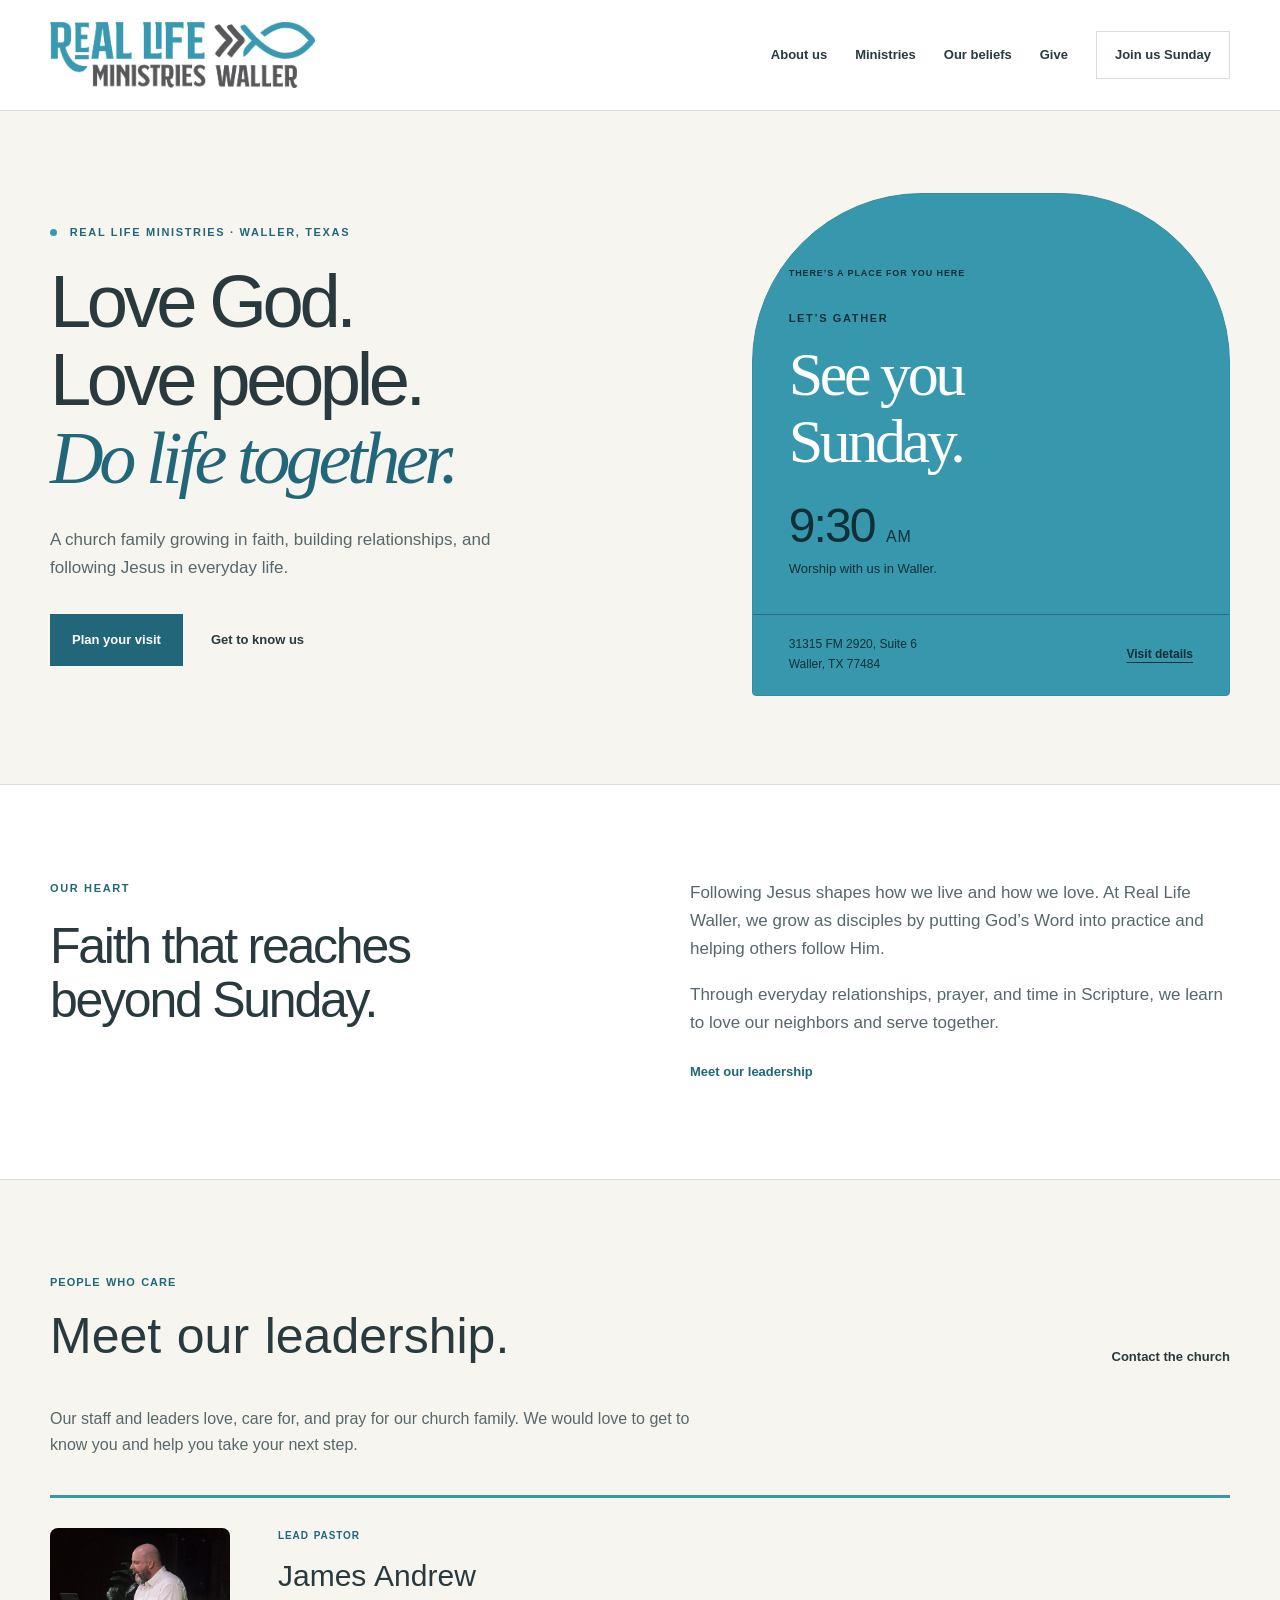
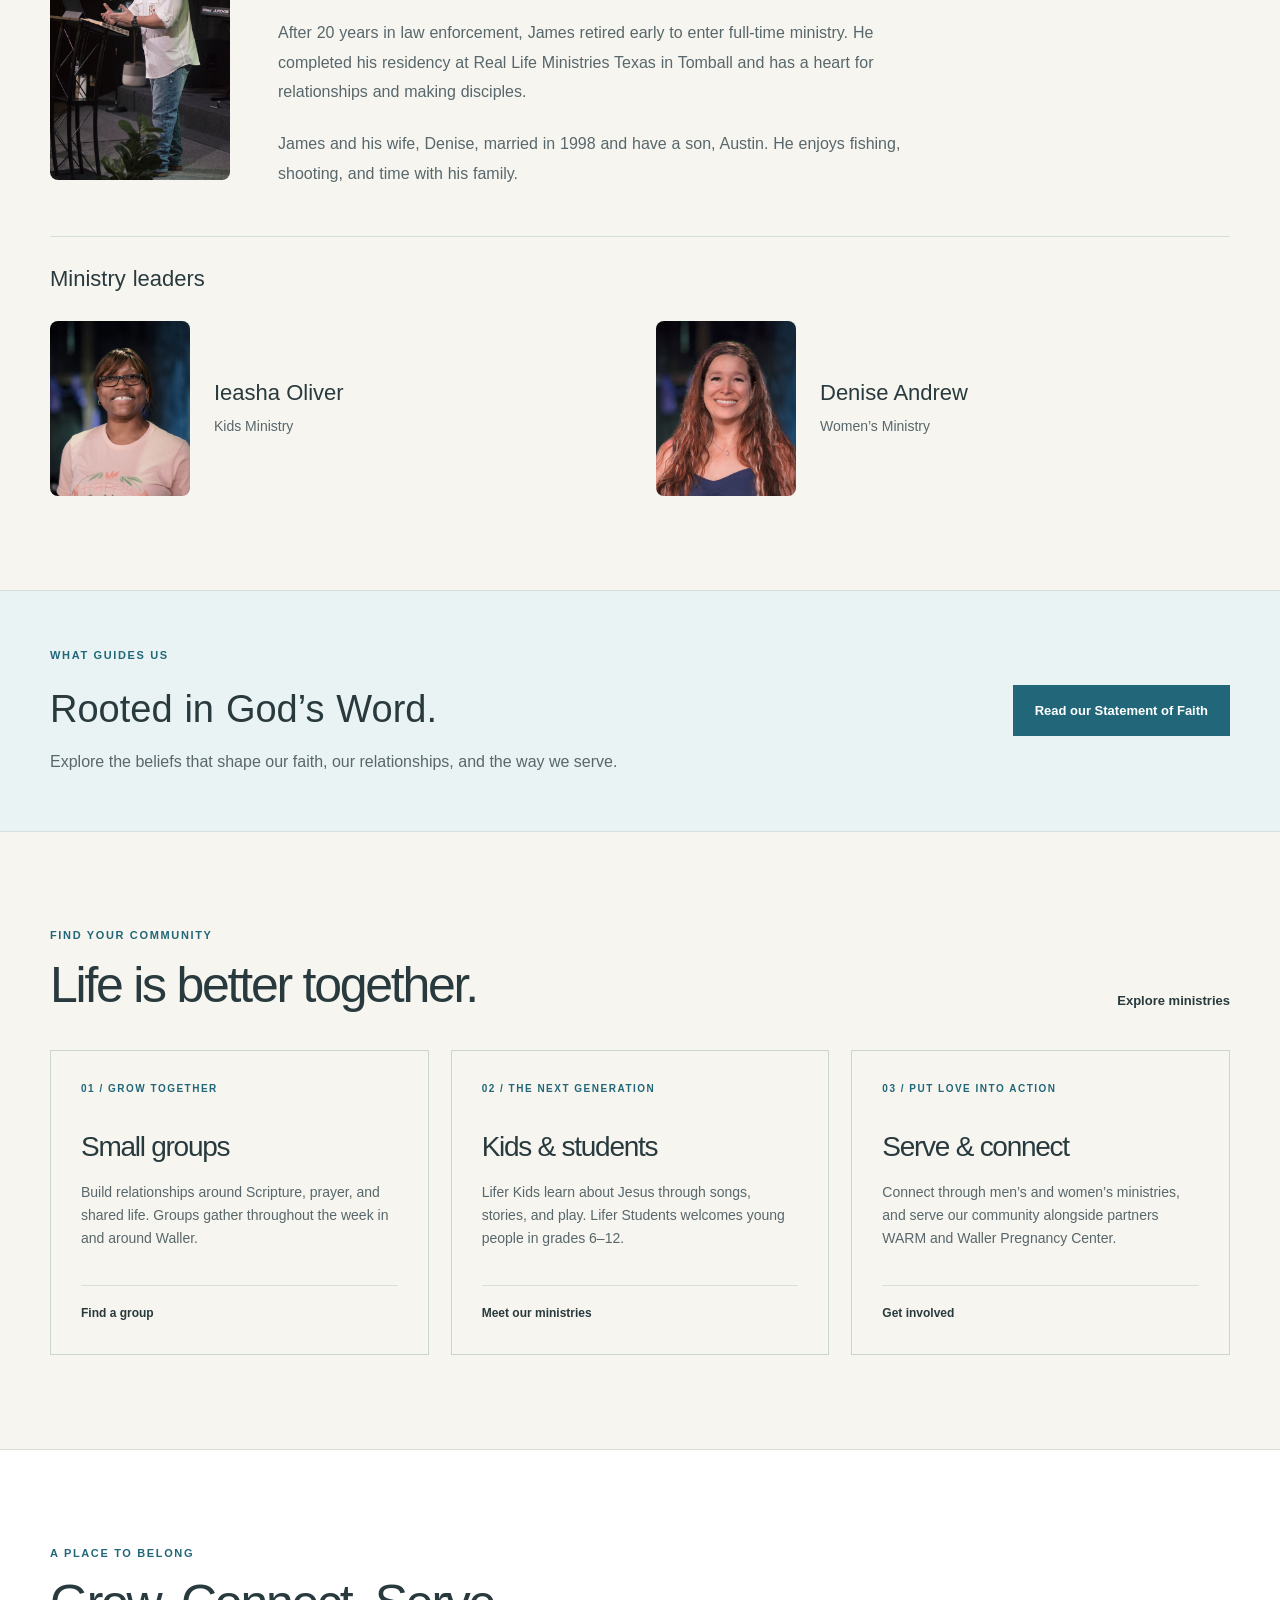
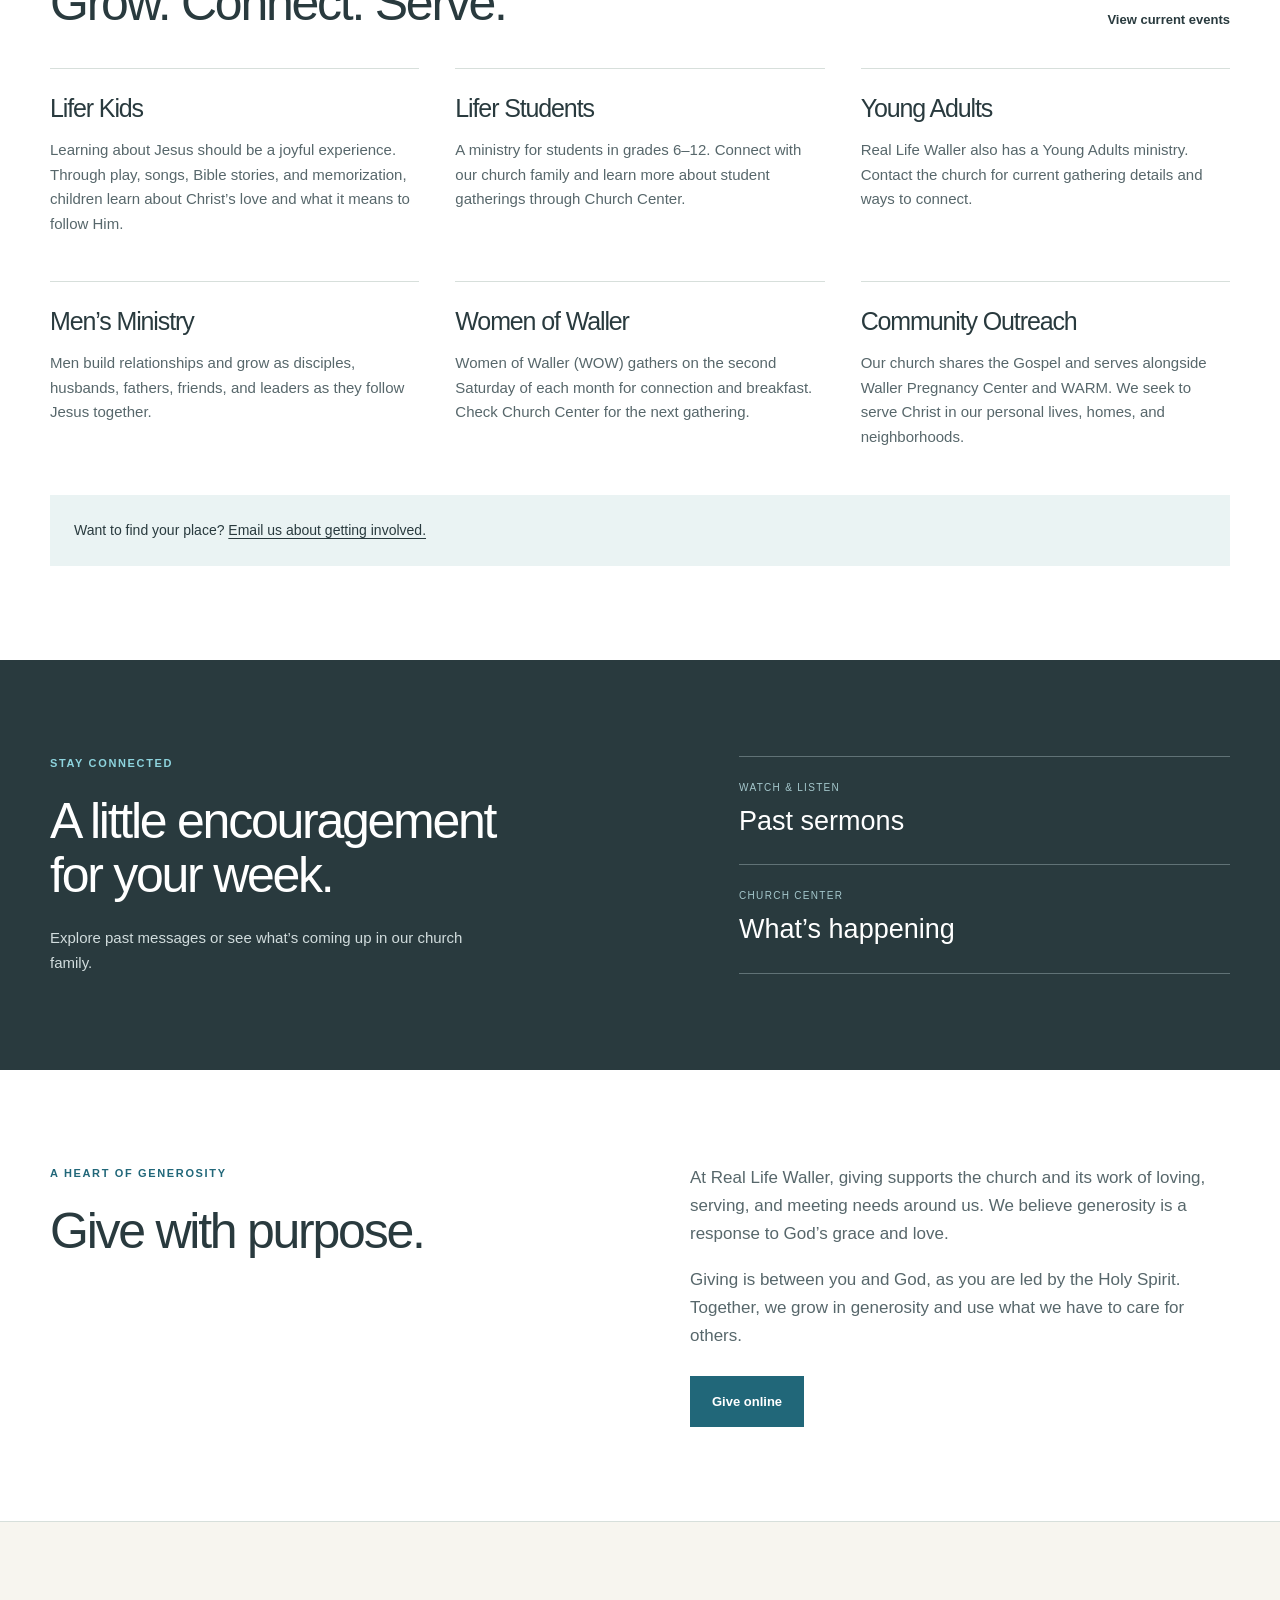
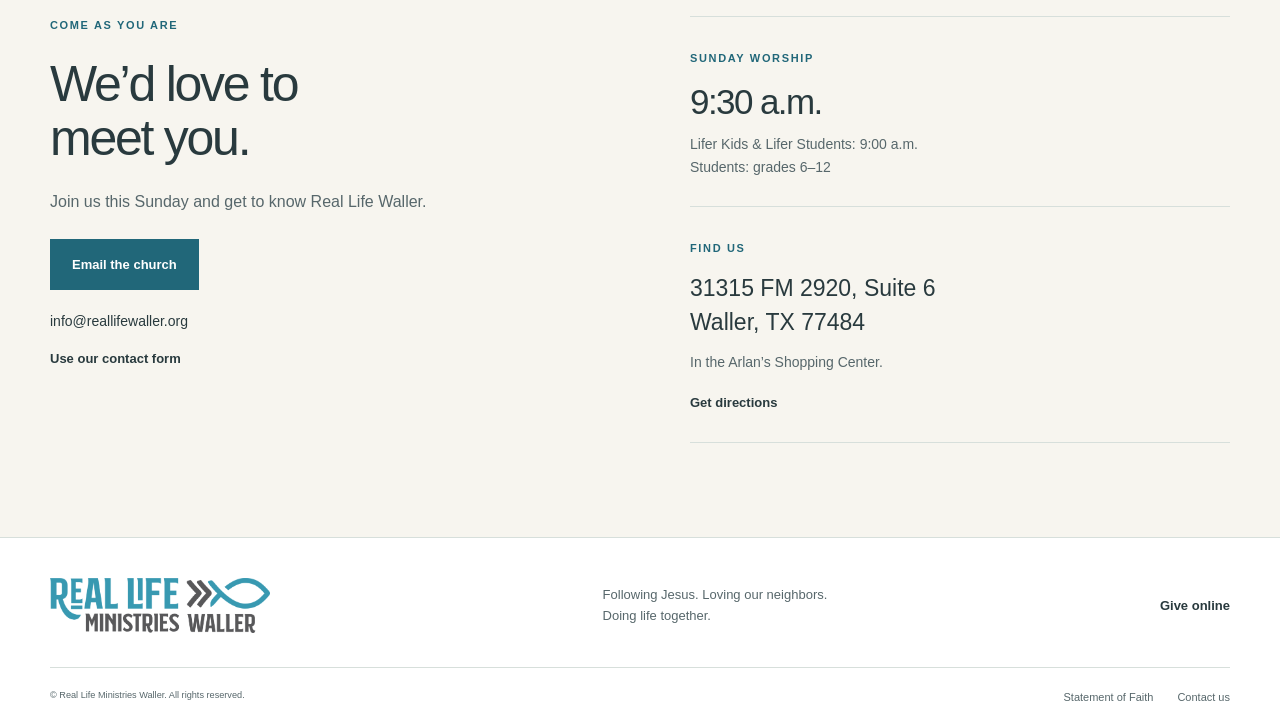
==== commit 22ea4b2c: "add profile pics" ====
--- a/index.html
+++ b/index.html
@@ -41,7 +41,7 @@
         <div class="section-heading"><div><p class="eyebrow">PEOPLE WHO CARE</p><h2>Meet our leadership.</h2></div><a class="text-link" href="mailto:info@reallifewaller.org">Contact the church</a></div>
         <p class="section-intro">Our staff and leaders love, care for, and pray for our church family. We would love to get to know you and help you take your next step.</p>
         <div class="leader-grid">
-          <article class="leader-card leader-with-photo"><img class="leader-photo james-photo" src="assets/James_HS.jpg" alt="James Andrew" width="51" height="68" loading="lazy" decoding="async"><div class="leader-bio"><p class="eyebrow">LEAD PASTOR</p><h3>James Andrew</h3><p>After 20 years in law enforcement, James retired early to enter full-time ministry. He completed his residency at Real Life Ministries Texas in Tomball and has a heart for relationships and making disciples.</p><p>James and his wife, Denise, married in 1998 and have a son, Austin. He enjoys fishing, shooting, and time with his family.</p></div></article>
+          <article class="leader-card leader-with-photo"><img class="leader-photo james-photo" src="assets/James_HS.jpeg" alt="James Andrew" width="571" height="800" loading="lazy" decoding="async"><div class="leader-bio"><p class="eyebrow">LEAD PASTOR</p><h3>James Andrew</h3><p>After 20 years in law enforcement, James retired early to enter full-time ministry. He completed his residency at Real Life Ministries Texas in Tomball and has a heart for relationships and making disciples.</p><p>James and his wife, Denise, married in 1998 and have a son, Austin. He enjoys fishing, shooting, and time with his family.</p></div></article>
           
           
         </div>
@@ -52,7 +52,7 @@
             <article class="ministry-person"><img class="leader-photo" src="assets/Denise%20HS.jpeg" alt="Denise Andrew" width="3523" height="4403" loading="lazy" decoding="async"><div><h4>Denise Andrew</h4><p>Women’s Ministry</p></div></article>
           </div>
         </div>
-      </div>
+   </div>
     </section>
     <section class="belief-banner"><div class="container"><div><p class="eyebrow">WHAT GUIDES US</p><h2>Rooted in God’s Word.</h2><p>Explore the beliefs that shape our faith, our relationships, and the way we serve.</p></div><a class="button" href="faith.html">Read our Statement of Faith</a></div></section>
     <section class="ministries section" id="ministries">
--- a/styles.css
+++ b/styles.css
@@ -133,7 +133,7 @@
   background: var(--sky);
 }
 .james-photo {
-  aspect-ratio: 3 / 4;
+  aspect-ratio: 571 / 800;
 }
 .leader-bio { min-width: 0; }
 .ministry-leaders.ministry-with-photos {
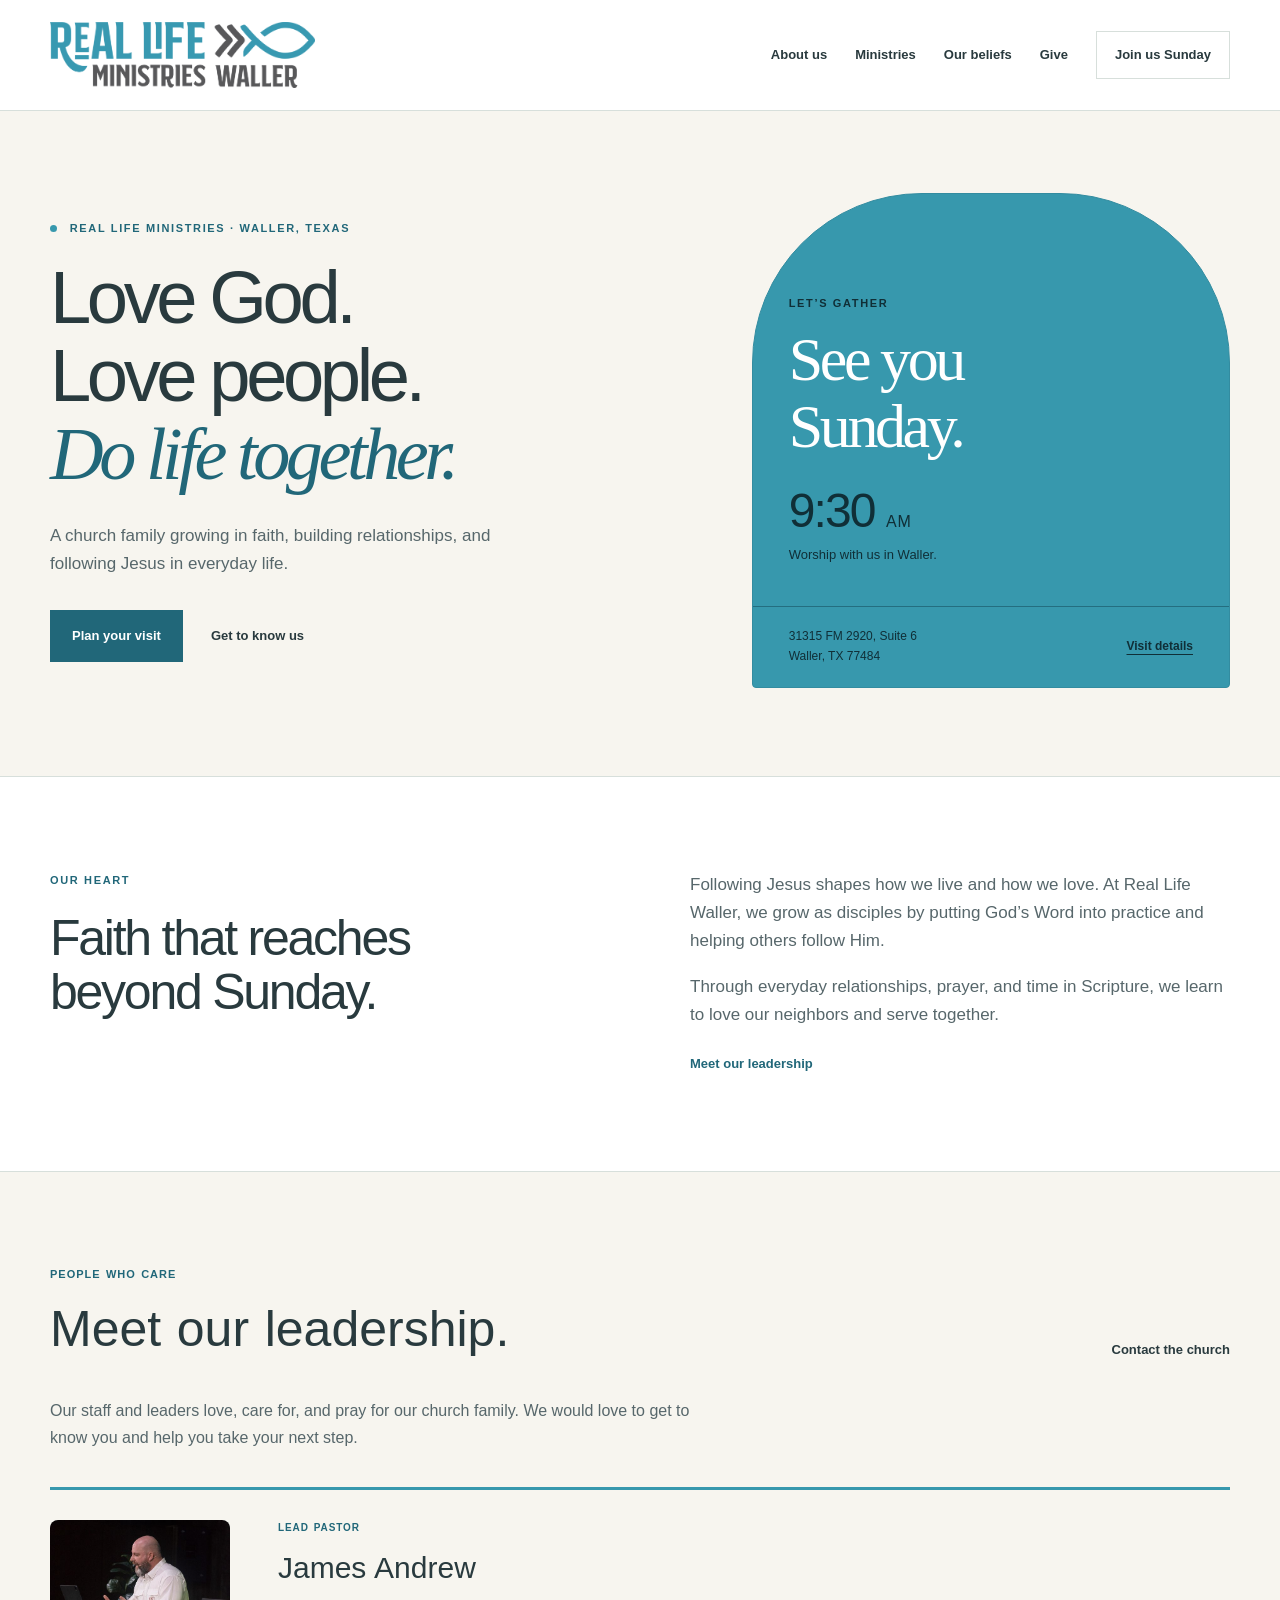
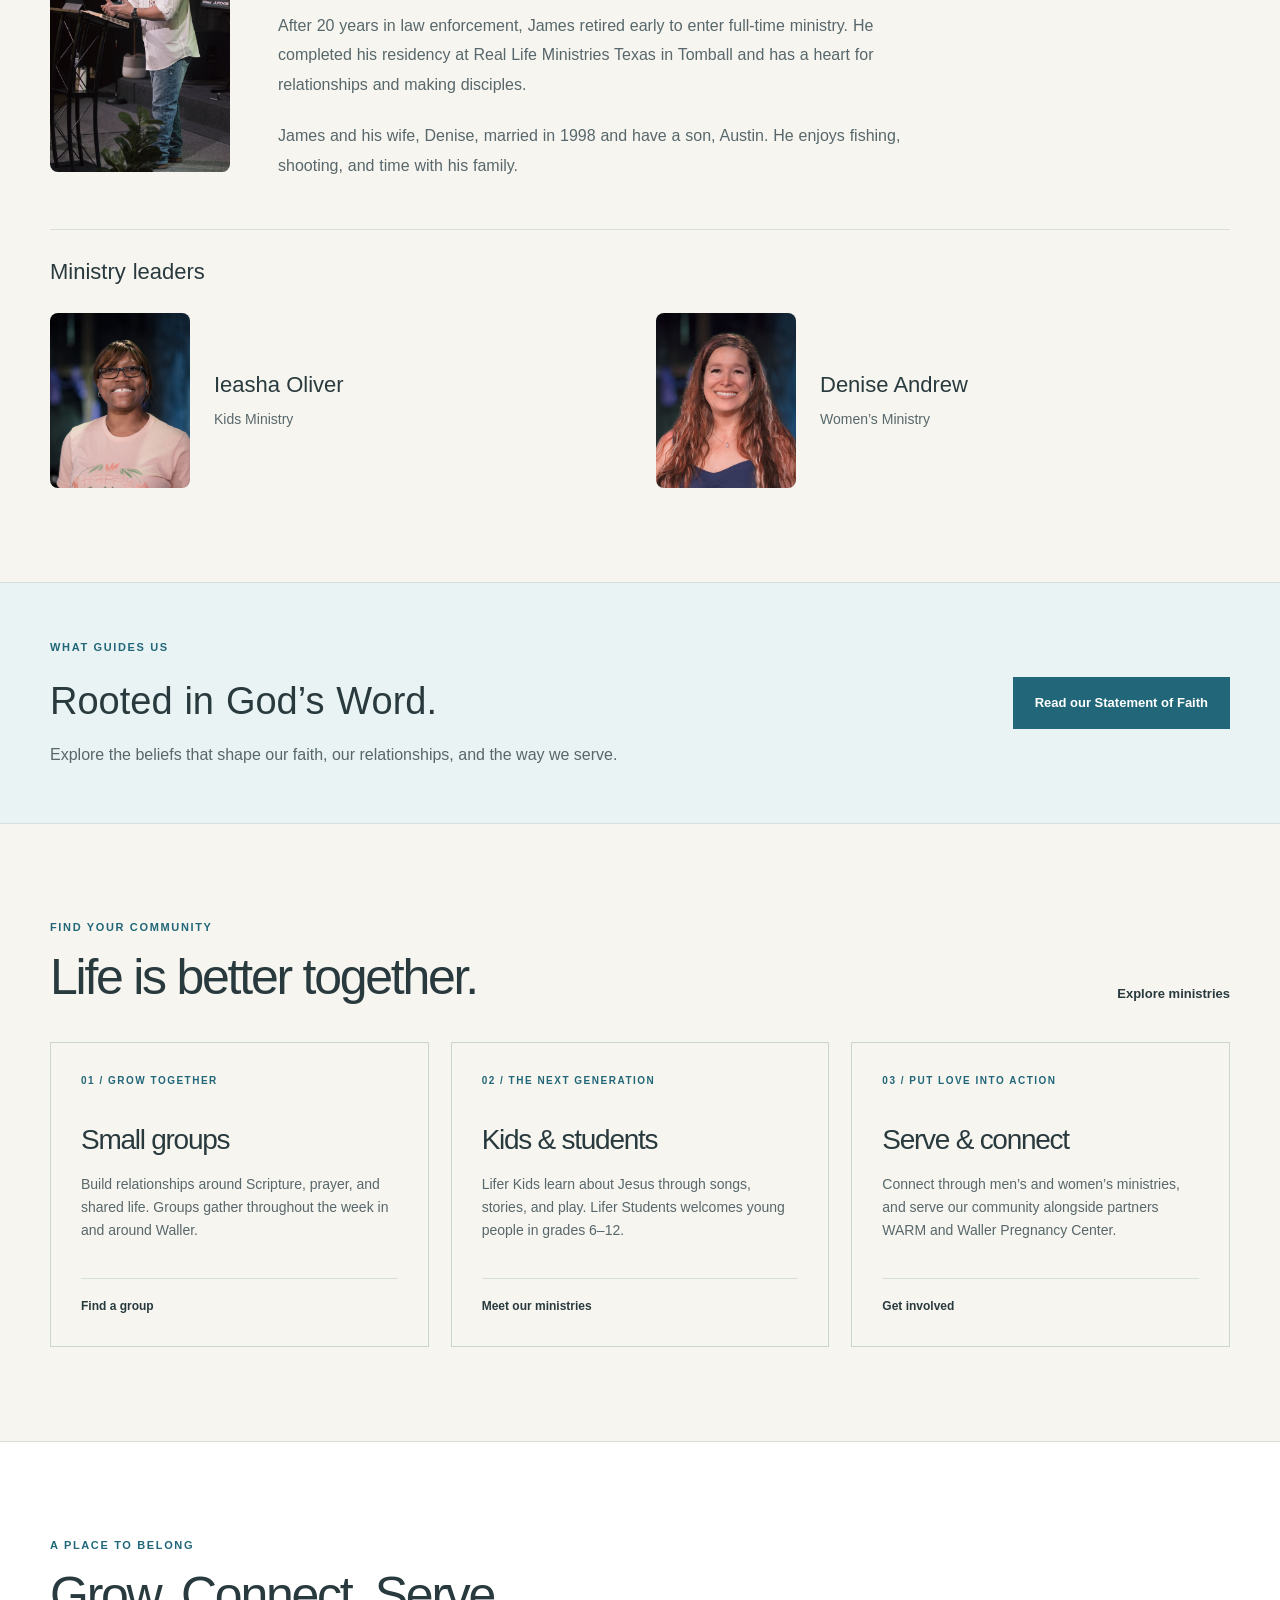
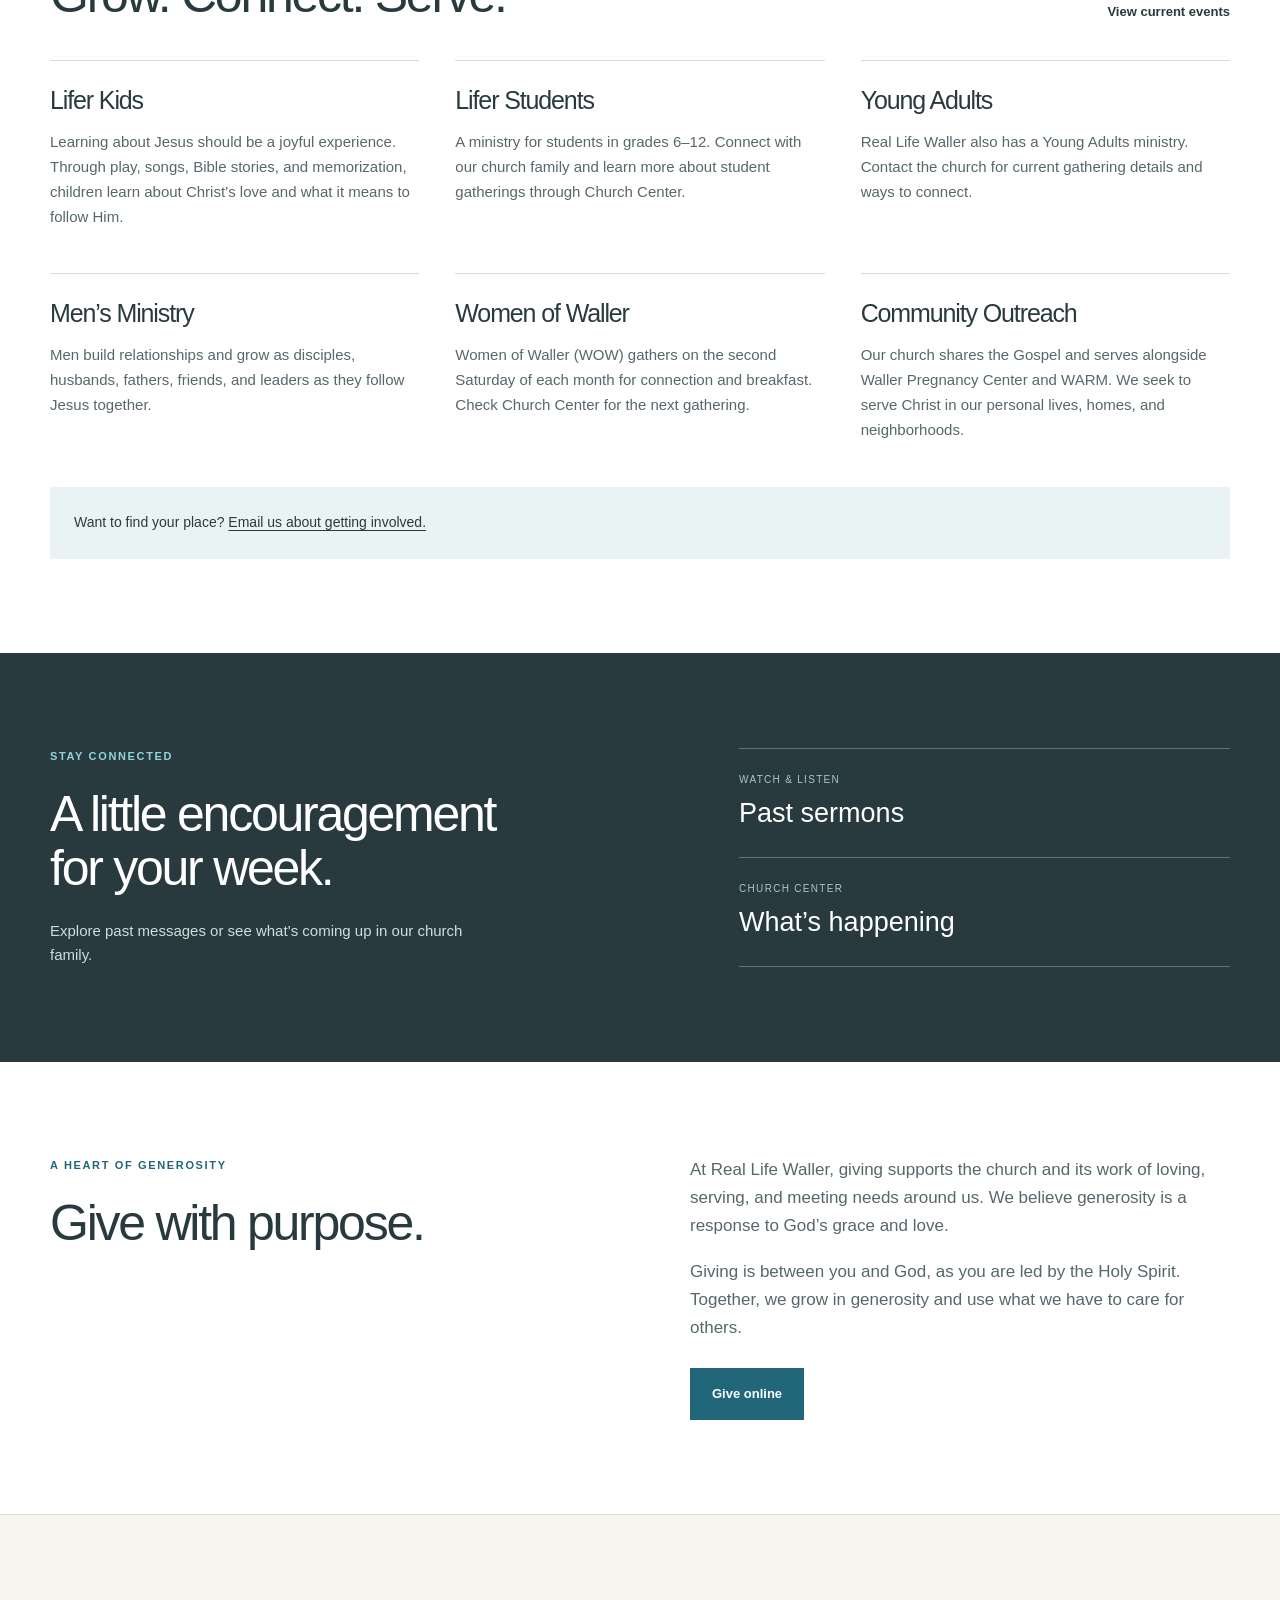
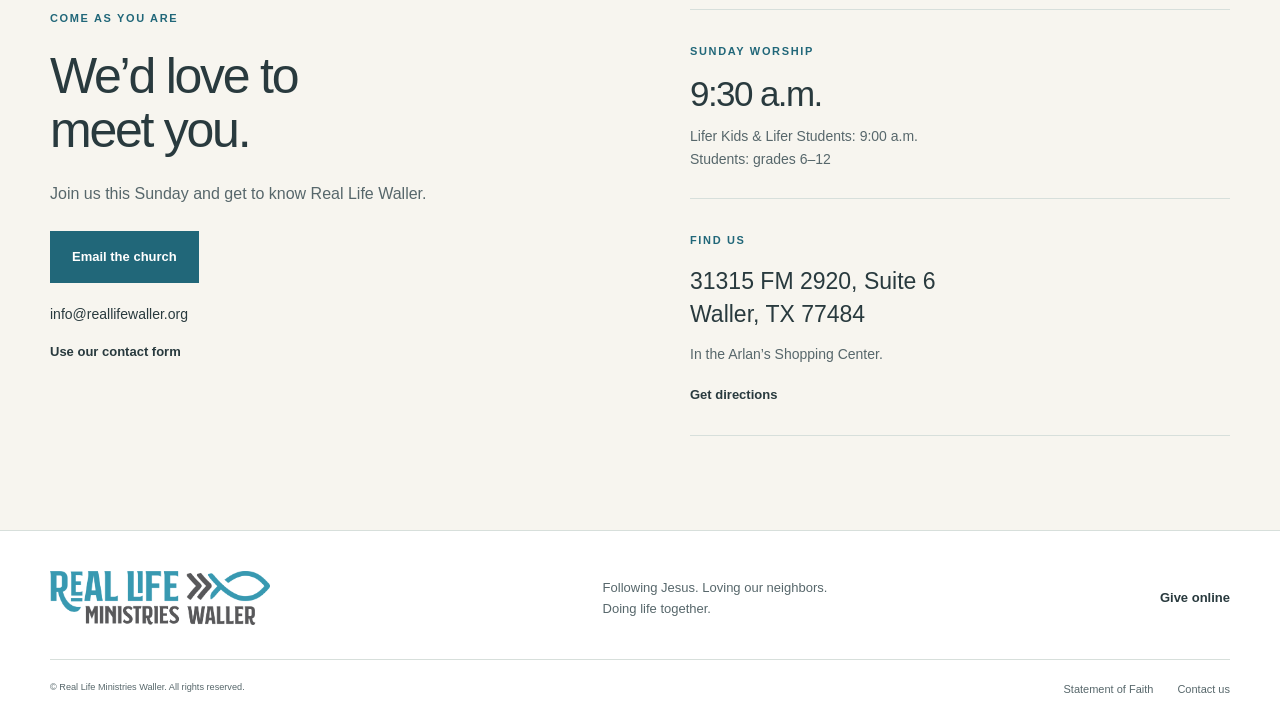
==== commit fe9fd949: "remove top line from entry card" ====
--- a/index.html
+++ b/index.html
@@ -26,7 +26,7 @@
           <div class="actions"><a class="button" href="#visit">Plan your visit</a><a class="text-link" href="#about">Get to know us</a></div>
         </div>
         <aside class="sunday-card" aria-labelledby="sunday-title">
-          <div class="card-top"><span>THERE’S A PLACE FOR YOU HERE</span></div>
+          <div class="card-top"><span></span></div>
           <div class="sunday-main"><p class="eyebrow">LET’S GATHER</p><h2 id="sunday-title">See you<br>Sunday.</h2><p class="service-time">9:30 <span>AM</span></p><p>Worship with us in Waller.</p></div>
           <div class="card-bottom"><p>31315 FM 2920, Suite 6<br>Waller, TX 77484</p><a href="#visit" aria-label="See location and visit information">Visit details</a></div>
         </aside>
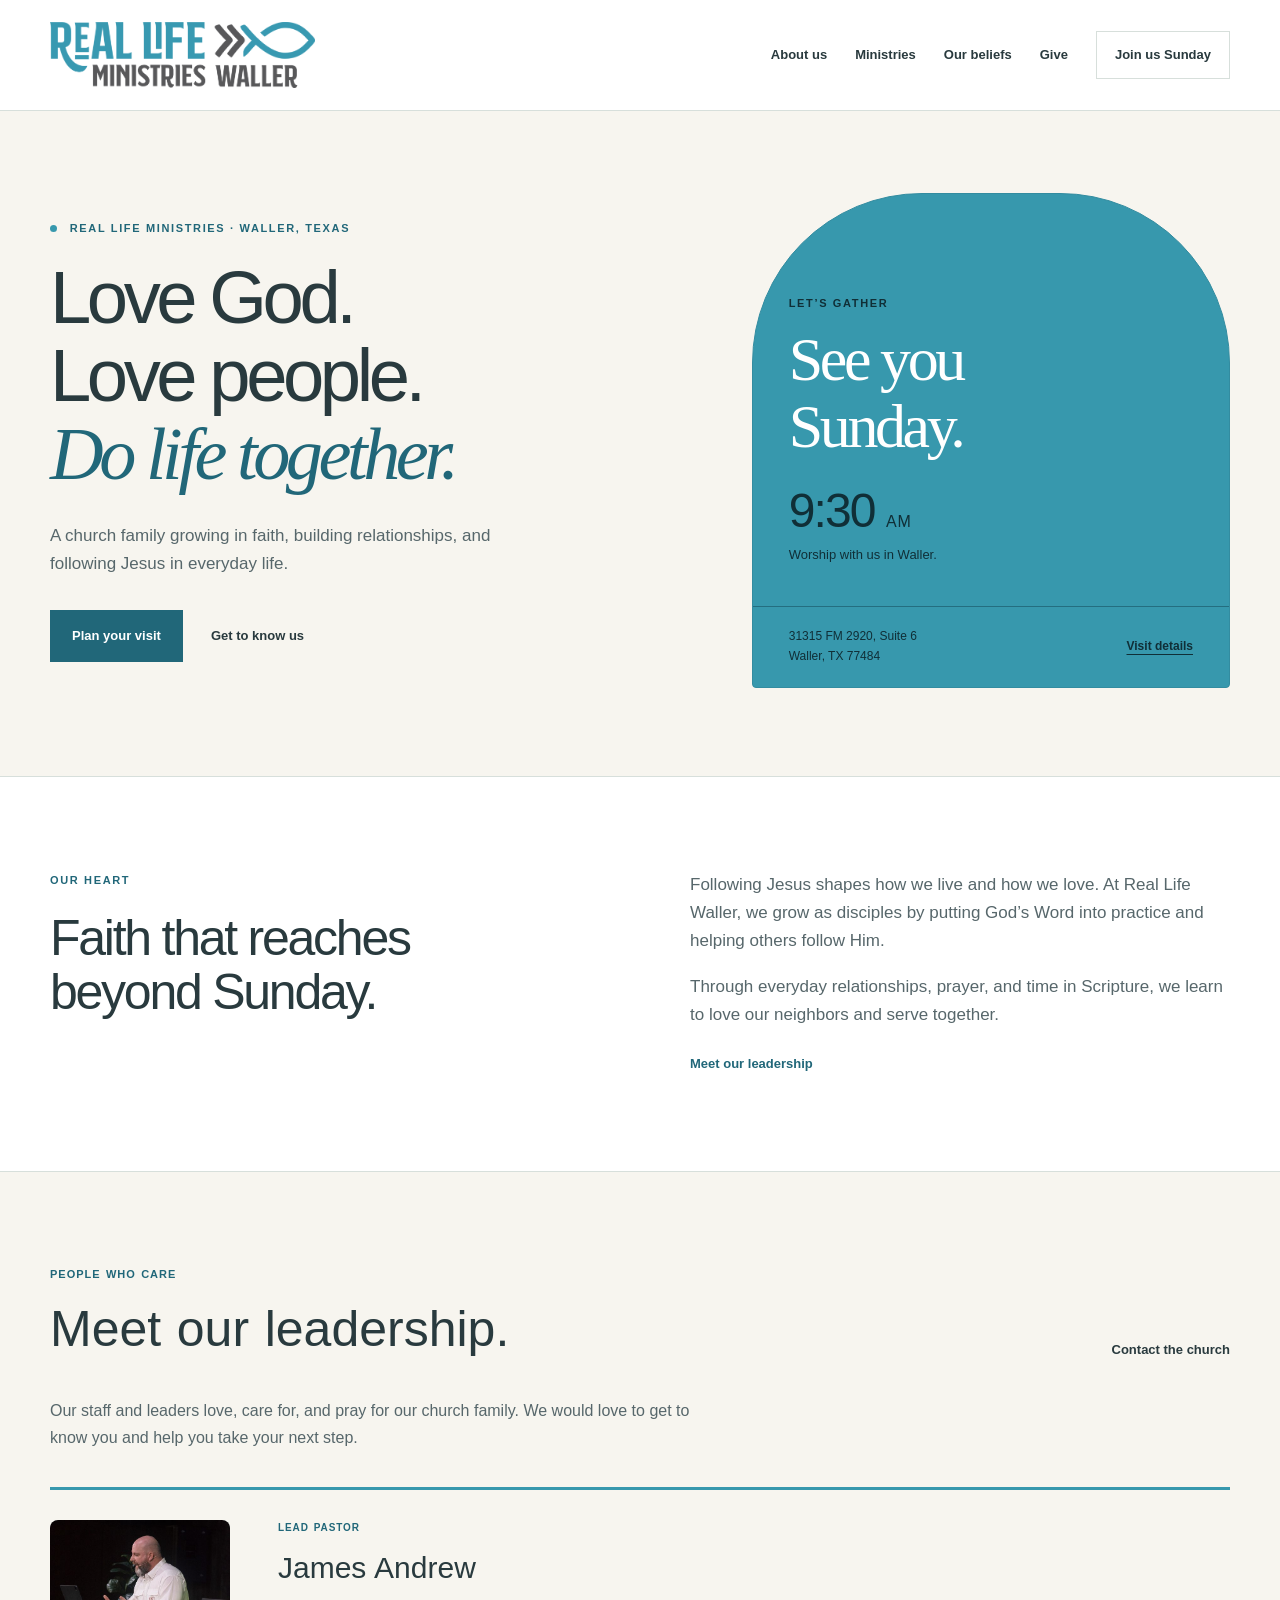
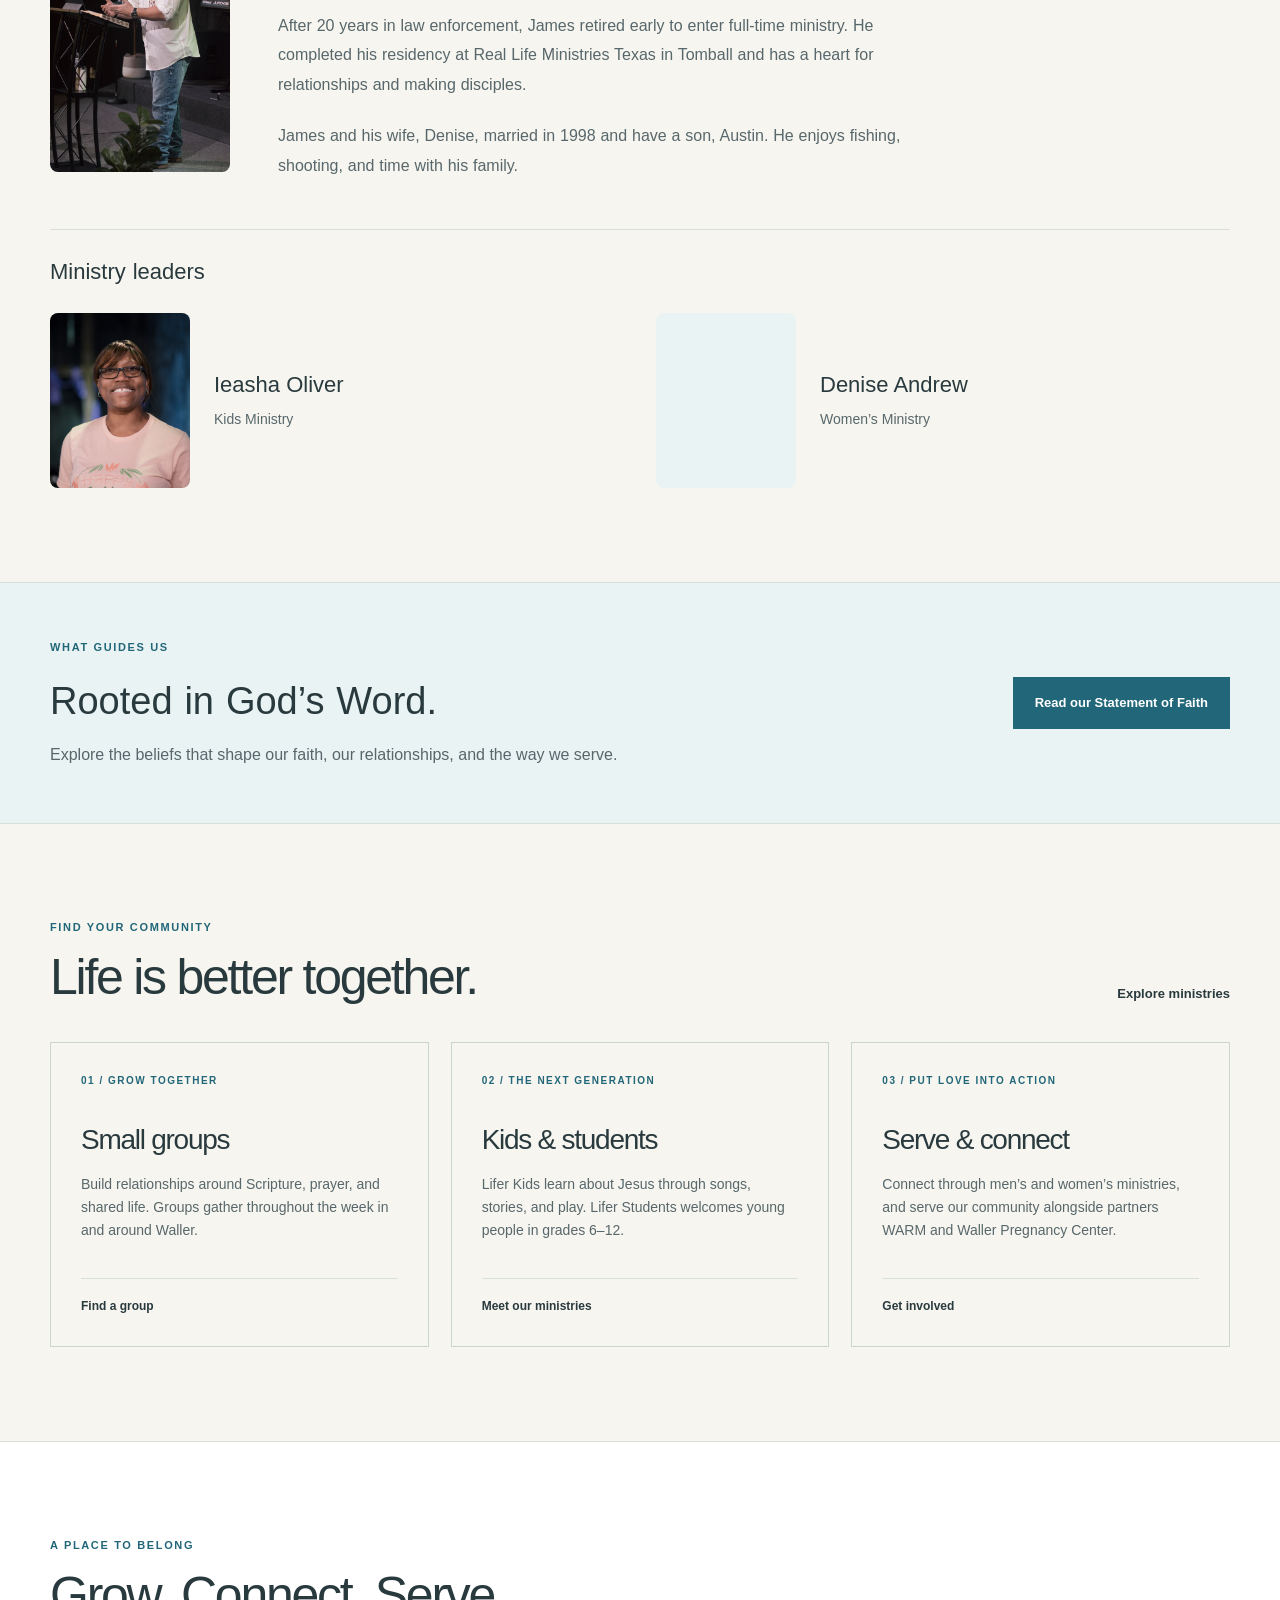
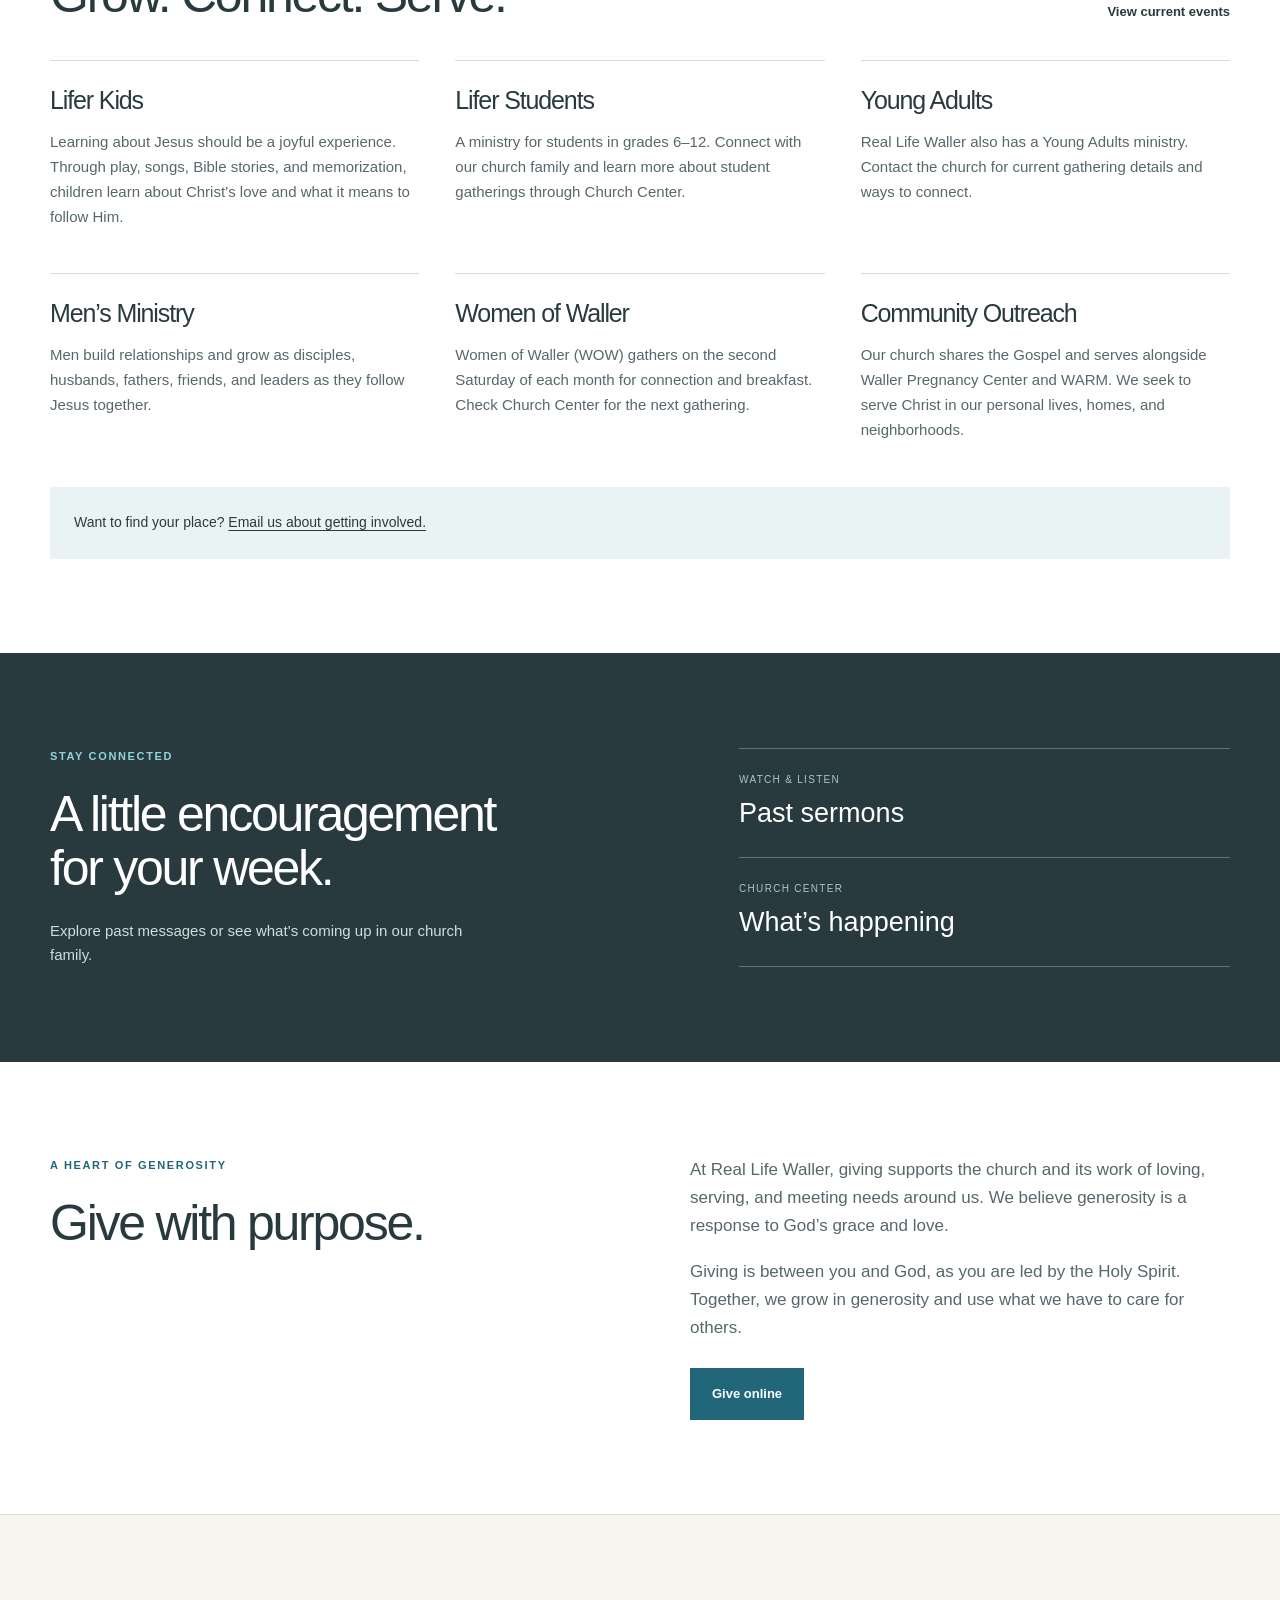
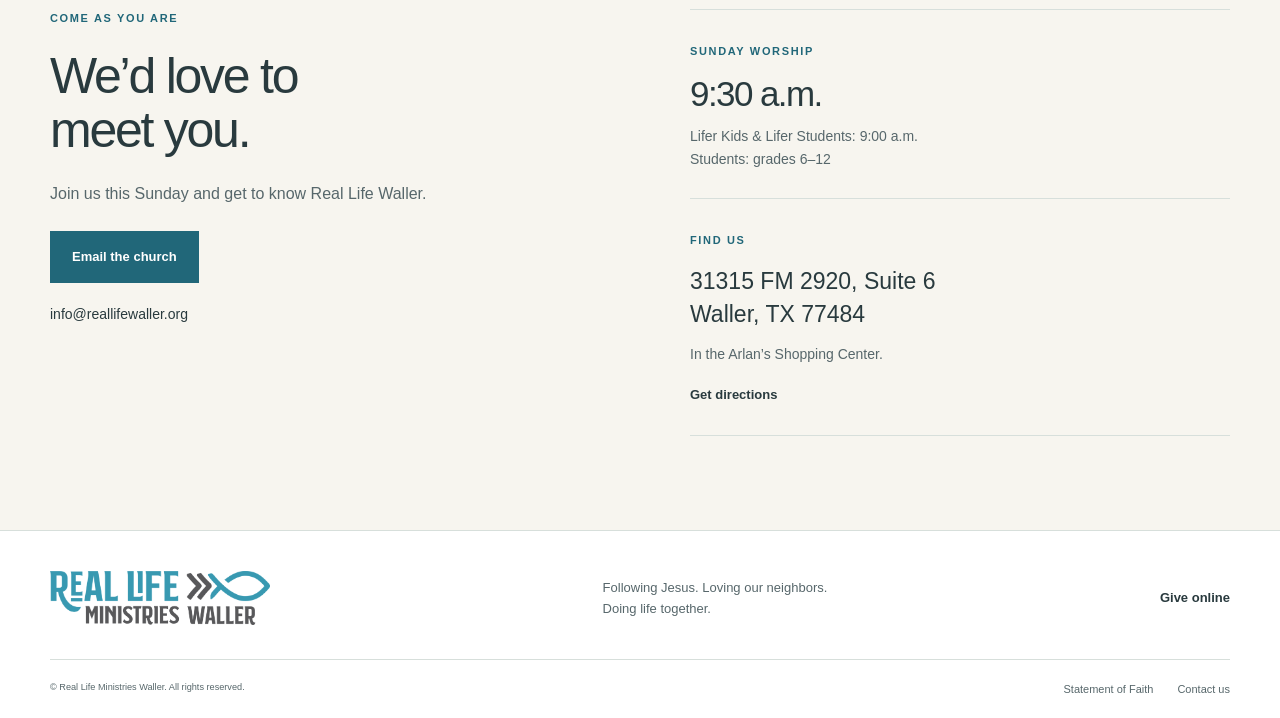
==== commit afdccc18: "remove contact form" ====
--- a/index.html
+++ b/index.html
@@ -78,7 +78,7 @@
     <section class="sermons section" id="sermons"><div class="container sermon-inner"><div><p class="eyebrow">STAY CONNECTED</p><h2>A little encouragement<br>for your week.</h2><p>Explore past messages or see what’s coming up in our church family.</p></div><div class="sermon-links"><a href="https://www.youtube.com/@reallifeministrieswaller"><span><small>WATCH &amp; LISTEN</small>Past sermons</span></a><a href="https://reallifewaller.churchcenter.com/home"><span><small>CHURCH CENTER</small>What’s happening</span></a></div></div></section>
 
     <section class="section giving" id="give"><div class="container two-column"><div><p class="eyebrow">A HEART OF GENEROSITY</p><h2>Give with purpose.</h2></div><div class="mission-copy"><p>At Real Life Waller, giving supports the church and its work of loving, serving, and meeting needs around us. We believe generosity is a response to God’s grace and love.</p><p>Giving is between you and God, as you are led by the Holy Spirit. Together, we grow in generosity and use what we have to care for others.</p><a class="button" href="https://reallifewaller.churchcenter.com/giving">Give online</a></div></div></section>
-    <section class="visit section" id="visit"><div class="container two-column"><div><p class="eyebrow">COME AS YOU ARE</p><h2>We’d love to<br>meet you.</h2><p class="visit-intro">Join us this Sunday and get to know Real Life Waller.</p><a class="button" href="mailto:info@reallifewaller.org">Email the church</a><p class="contact-email"><a href="mailto:info@reallifewaller.org">info@reallifewaller.org</a></p><a class="text-link" href="https://www.reallifewaller.org/contact">Use our contact form</a></div><div class="visit-details"><div><span class="detail-label">SUNDAY WORSHIP</span><h3>9:30 a.m.</h3><p>Lifer Kids &amp; Lifer Students: 9:00 a.m.<br>Students: grades 6–12</p></div><div><span class="detail-label">FIND US</span><address>31315 FM 2920, Suite 6<br>Waller, TX 77484</address><p>In the Arlan’s Shopping Center.</p><a class="text-link" href="https://www.google.com/maps/search/?api=1&amp;query=31315+FM+2920+Suite+6+Waller+TX+77484">Get directions</a></div></div></div></section>
+    <section class="visit section" id="visit"><div class="container two-column"><div><p class="eyebrow">COME AS YOU ARE</p><h2>We’d love to<br>meet you.</h2><p class="visit-intro">Join us this Sunday and get to know Real Life Waller.</p><a class="button" href="mailto:info@reallifewaller.org">Email the church</a><p class="contact-email"><a href="mailto:info@reallifewaller.org">info@reallifewaller.org</a></p></div><div class="visit-details"><div><span class="detail-label">SUNDAY WORSHIP</span><h3>9:30 a.m.</h3><p>Lifer Kids &amp; Lifer Students: 9:00 a.m.<br>Students: grades 6–12</p></div><div><span class="detail-label">FIND US</span><address>31315 FM 2920, Suite 6<br>Waller, TX 77484</address><p>In the Arlan’s Shopping Center.</p><a class="text-link" href="https://www.google.com/maps/search/?api=1&amp;query=31315+FM+2920+Suite+6+Waller+TX+77484">Get directions</a></div></div></div></section>
   </main>
   <footer><div class="container footer-top"><a class="brand" href="#" aria-label="Back to top"><img src="assets/waller-logo.png" alt="Real Life Ministries Waller" width="2702" height="666" loading="lazy"></a><p>Following Jesus. Loving our neighbors.<br>Doing life together.</p><a class="text-link" href="#give">Give online</a></div><div class="container footer-bottom"><small>© Real Life Ministries Waller. All rights reserved.</small><div class="footer-links"><a href="faith.html">Statement of Faith</a><a href="mailto:info@reallifewaller.org">Contact us</a></div></div></footer>
 </body>
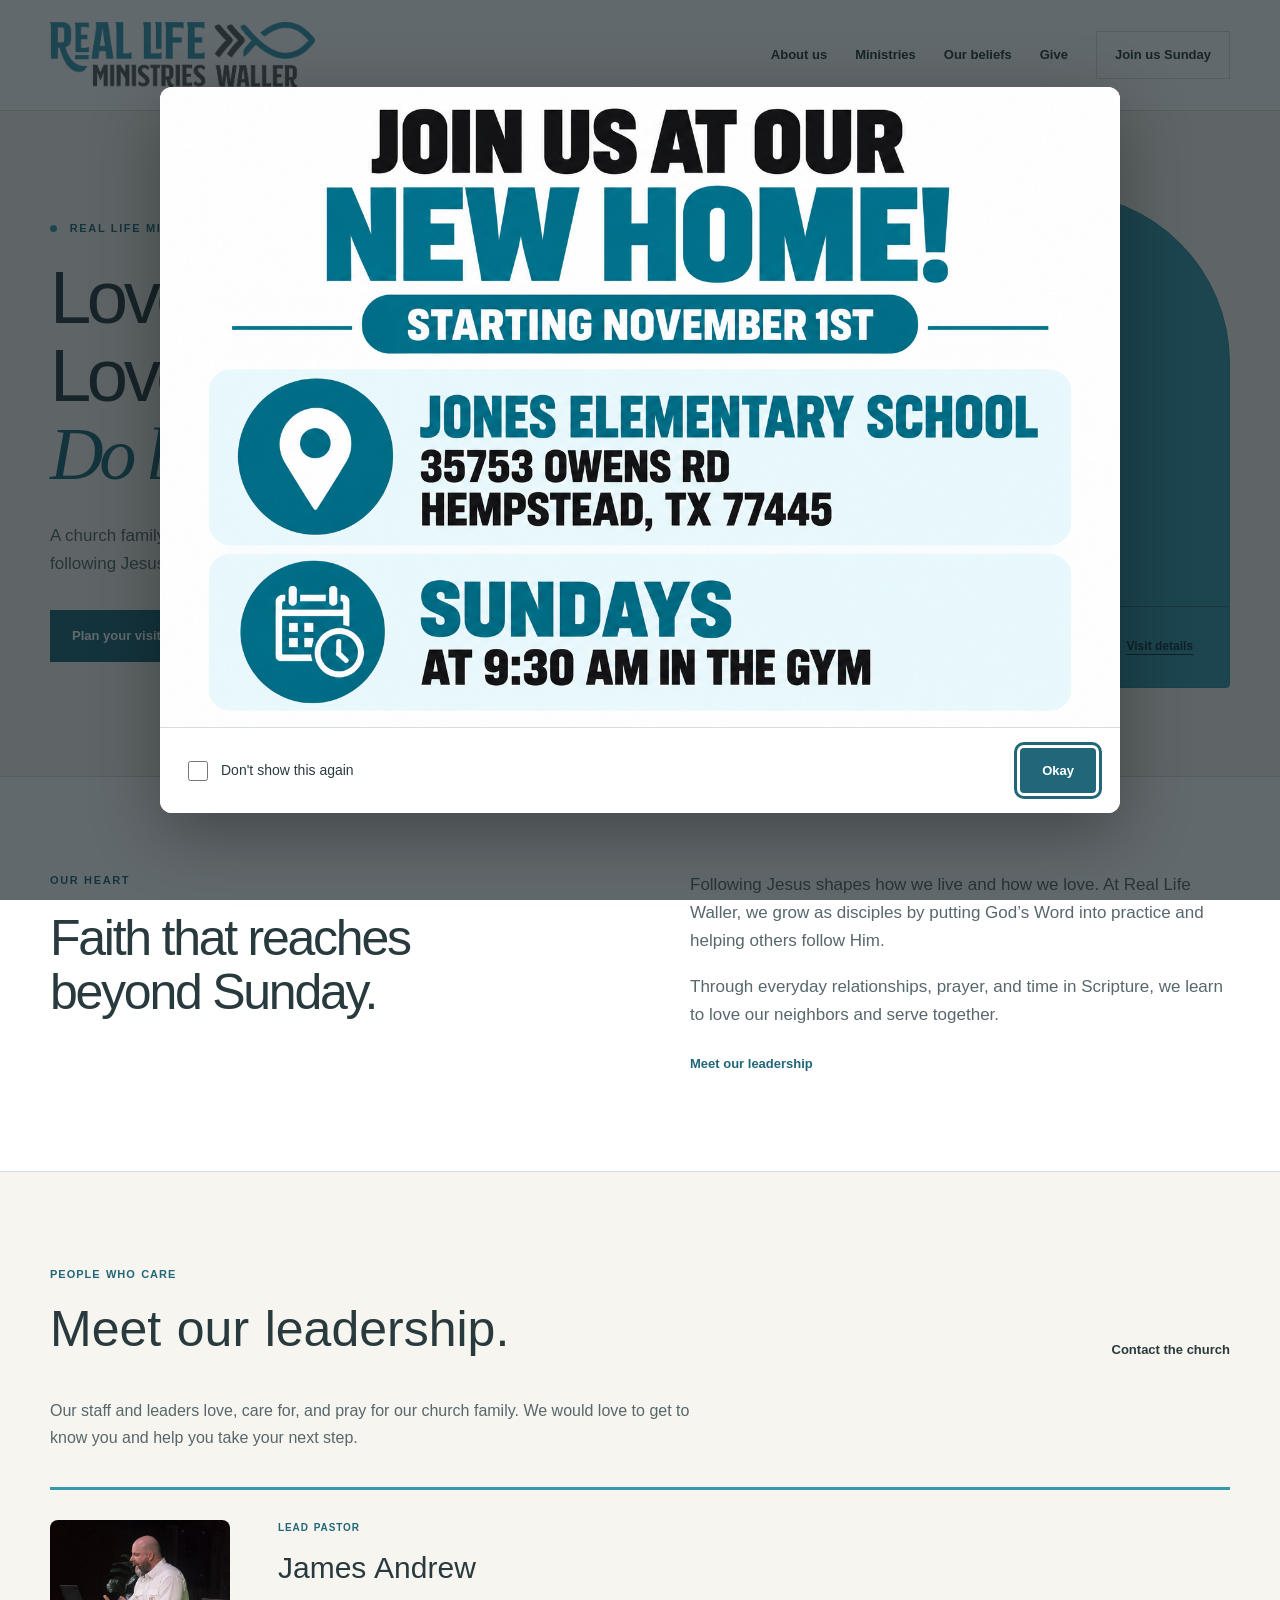
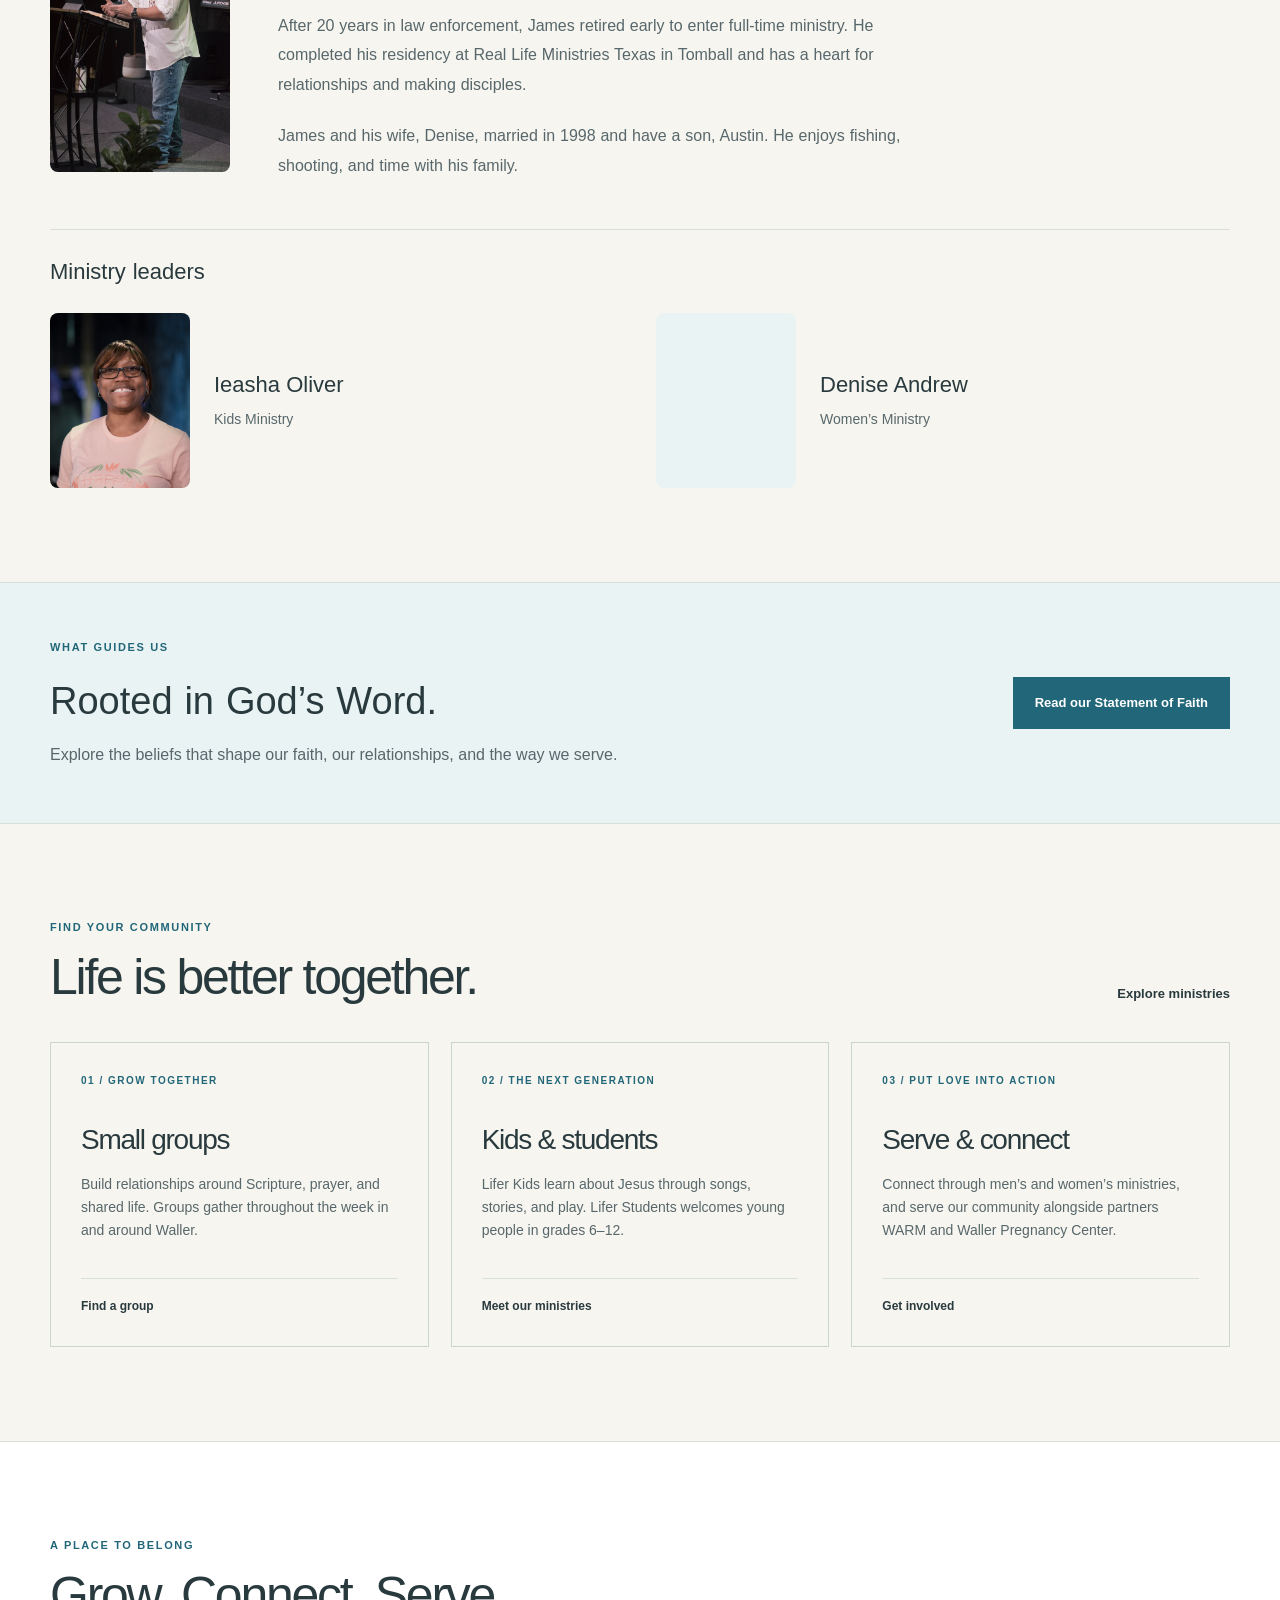
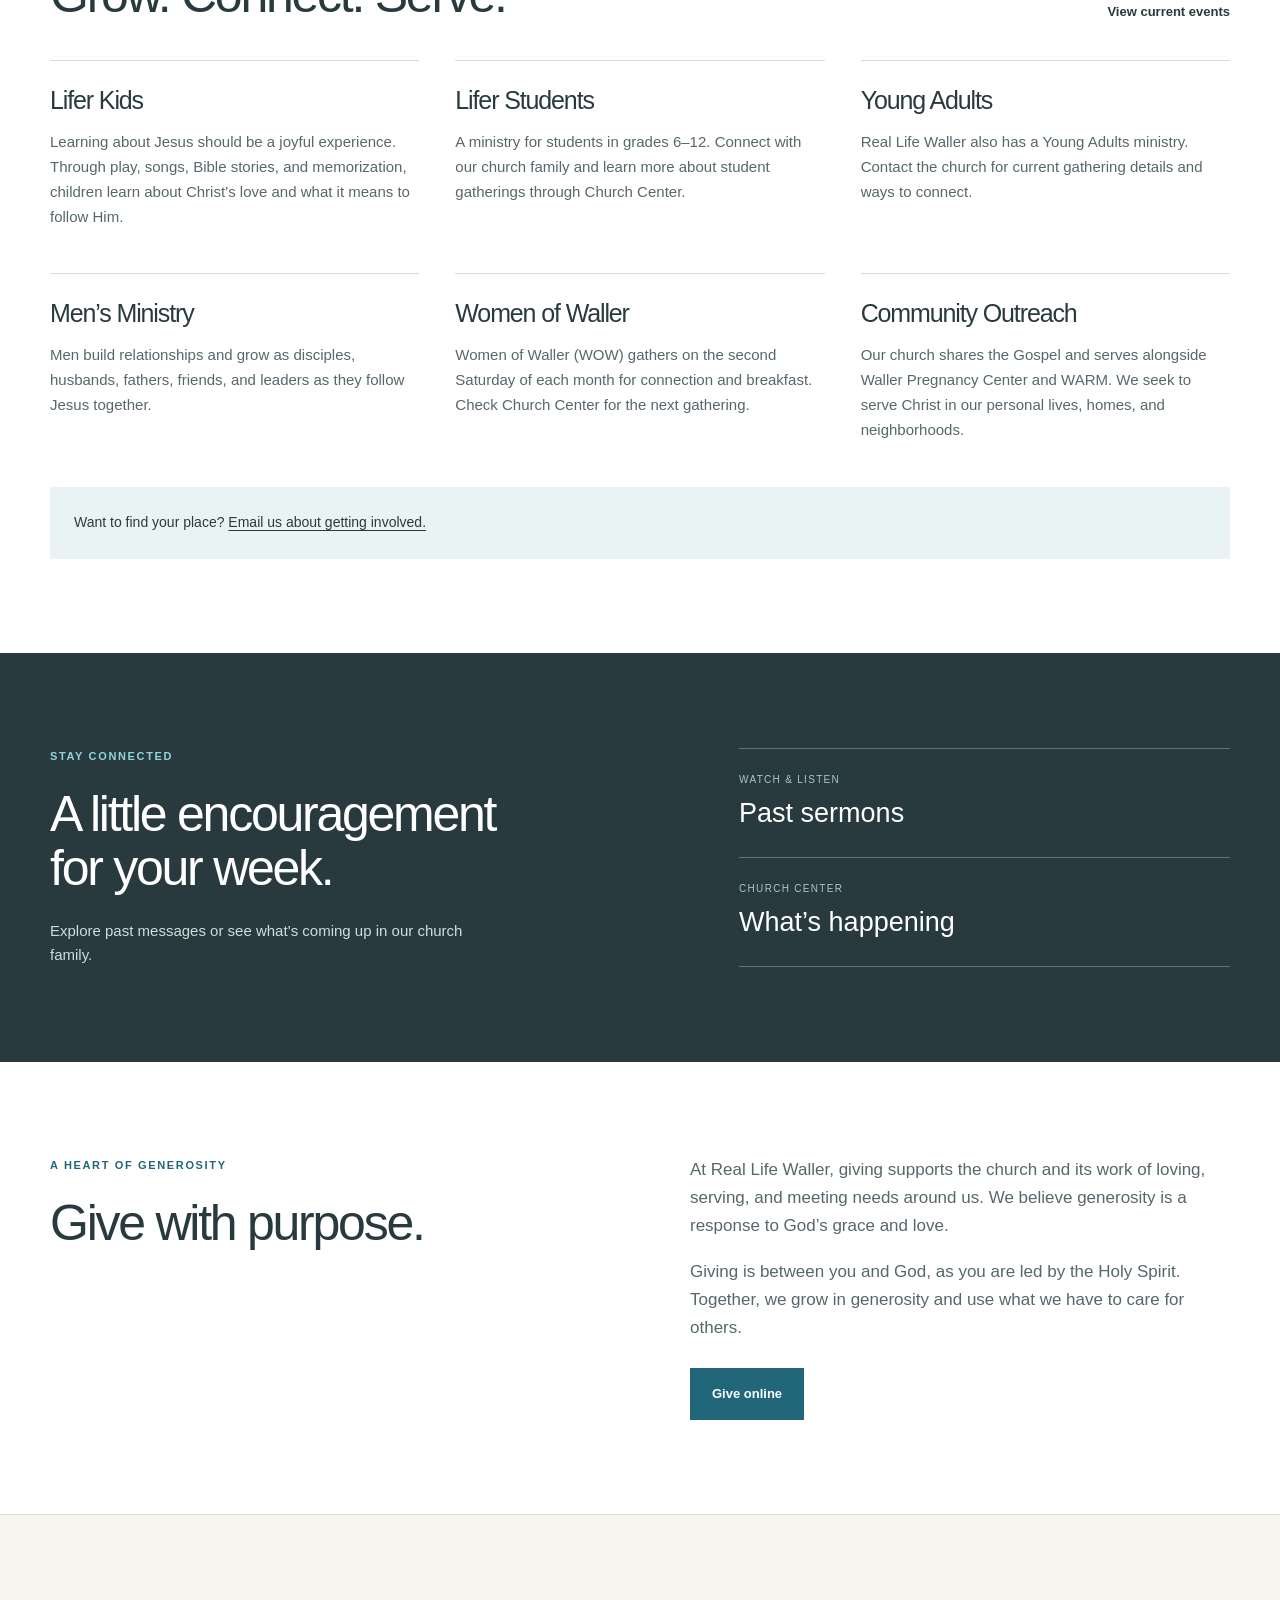
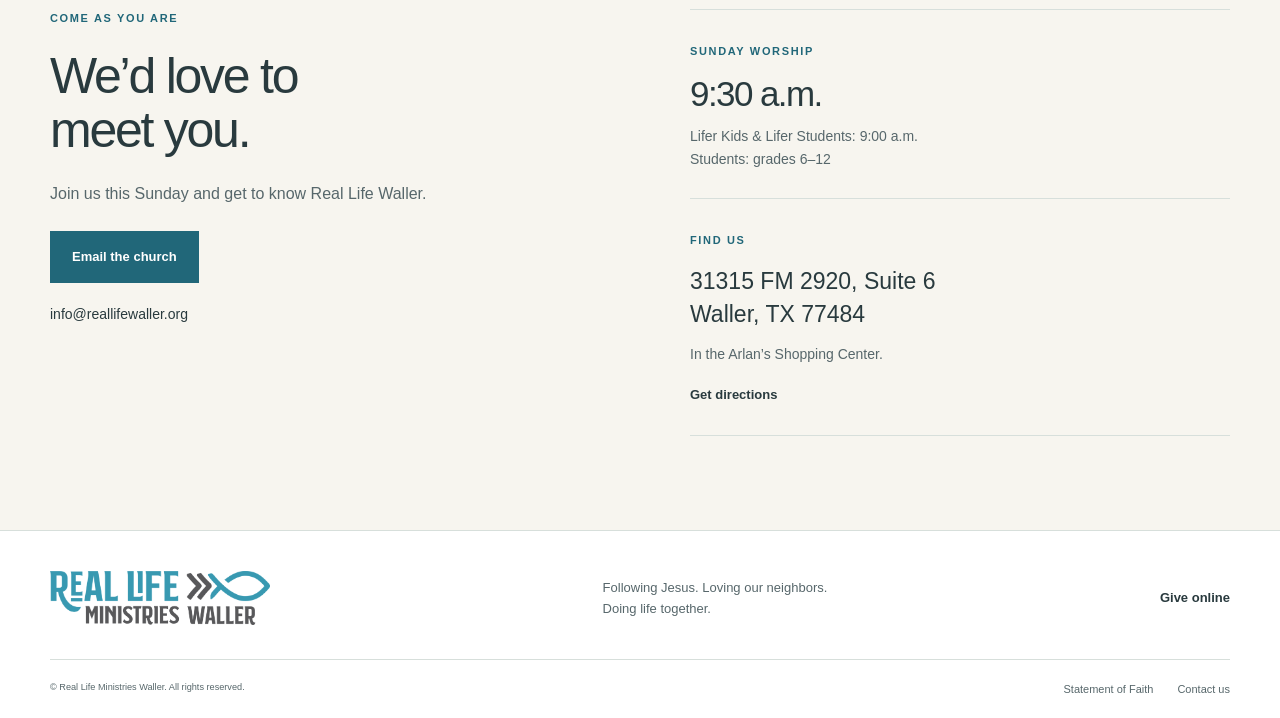
==== commit 00de345d: "Add accessible welcome splash with optional persistent dismissal" ====
--- a/index.html
+++ b/index.html
@@ -7,6 +7,7 @@
   <meta name="theme-color" content="#3798ad">
   <title>Real Life Ministries Waller | Life Together</title>
   <link rel="stylesheet" href="styles.css">
+  <script src="welcome-splash.js" defer></script>
 </head>
 <body>
   <a class="skip-link" href="#main">Skip to content</a>
--- a/styles.css
+++ b/styles.css
@@ -1,3 +1,13 @@
+/* Native dialog provides focus containment, Escape dismissal and inert background. */
+.welcome-splash{width:min(960px,calc(100% - 32px));max-height:calc(100vh - 32px);max-height:calc(100dvh - 32px);padding:0;border:0;border-radius:12px;background:var(--white);color:var(--ink);overflow:auto;box-shadow:0 20px 70px #0005}
+.welcome-splash::backdrop{background:rgb(15 26 30 / 65%)}
+.welcome-splash-image{width:100%;height:auto}
+.welcome-splash-controls{display:flex;align-items:center;justify-content:space-between;gap:20px;padding:20px 24px;position:sticky;bottom:0;background:var(--white);border-top:1px solid var(--line)}
+.welcome-splash-preference{display:flex;align-items:center;gap:10px;cursor:pointer;font-size:14px;min-height:44px}
+.welcome-splash-preference input{width:20px;height:20px;flex-shrink:0;accent-color:var(--deep)}
+.welcome-splash button{border:0;border-radius:4px;font-family:inherit;cursor:pointer;min-height:44px}
+.welcome-splash :focus-visible{outline:3px solid var(--deep);outline-offset:3px}
+@media(max-width:420px){.welcome-splash-controls{padding:12px;gap:12px;flex-wrap:wrap}.welcome-splash button{flex-grow:1;justify-content:center}}
 /* Brand: logo teal, deep teal, charcoal, warm ivory, and pale sky. */
 :root{--teal:#3798ad;--deep:#216779;--ink:#293a3e;--muted:#57676b;--cream:#f7f5ef;--sky:#eaf3f3;--line:#d7dfdb;--white:#fff;--max:1180px}
 *{box-sizing:border-box}html{scroll-behavior:smooth;scroll-padding-top:30px}body{margin:0;color:var(--ink);background:var(--cream);font-family:Arial,Helvetica,sans-serif;font-size:16px;line-height:1.65}a{color:inherit;text-decoration:none}a:hover{text-decoration:underline;text-underline-offset:5px}a:focus-visible{outline:3px solid var(--deep);outline-offset:6px}img{display:block;max-width:100%;height:auto}h1,h2,h3,p{margin:0}h1,h2,h3{line-height:1.08;font-weight:500;letter-spacing:-.045em}h2{font-size:clamp(34px,4vw,50px)}h3{font-size:28px}p+p{margin-top:18px}.container{width:min(var(--max),calc(100% - 96px));margin-inline:auto}.section{padding:94px 0}.eyebrow,.category,.detail-label{font-size:11px;font-weight:700;letter-spacing:.15em}.eyebrow{margin-bottom:22px;color:var(--deep)}.skip-link{position:absolute;left:20px;top:-100px;padding:12px;background:white;z-index:10}.skip-link:focus{top:10px}
@@ -168,3 +178,47 @@
   .ministry-person { grid-template-columns: minmax(0, 1fr); gap: 16px; }
   .ministry-person .leader-photo { width: min(100%, 220px); }
 }
+
+/* Floating navigation for the Statement of Faith page. */
+.faith-page {
+  padding-bottom: calc(88px + env(safe-area-inset-bottom, 0px));
+}
+.floating-back-top {
+  position: fixed;
+  right: calc(24px + env(safe-area-inset-right, 0px));
+  bottom: calc(24px + env(safe-area-inset-bottom, 0px));
+  z-index: 50;
+  display: inline-flex;
+  align-items: center;
+  justify-content: center;
+  min-height: 48px;
+  padding: 12px 20px;
+  border: 1px solid rgba(255, 255, 255, 0.35);
+  border-radius: 999px;
+  background: var(--deep);
+  color: #fff;
+  box-shadow: 0 4px 18px rgba(0, 0, 0, 0.18);
+  font-size: 14px;
+  font-weight: 700;
+  line-height: 1.4;
+  text-decoration: none;
+}
+.floating-back-top:hover {
+  background: var(--ink);
+  text-decoration: none;
+}
+.floating-back-top:focus-visible {
+  outline: 3px solid var(--ink);
+  outline-offset: 4px;
+  box-shadow: 0 0 0 4px #fff;
+}
+@media (max-width: 760px) {
+  .floating-back-top {
+    right: calc(16px + env(safe-area-inset-right, 0px));
+    bottom: calc(16px + env(safe-area-inset-bottom, 0px));
+  }
+}
+@media print {
+  .floating-back-top { display: none; }
+  .faith-page { padding-bottom: 0; }
+}
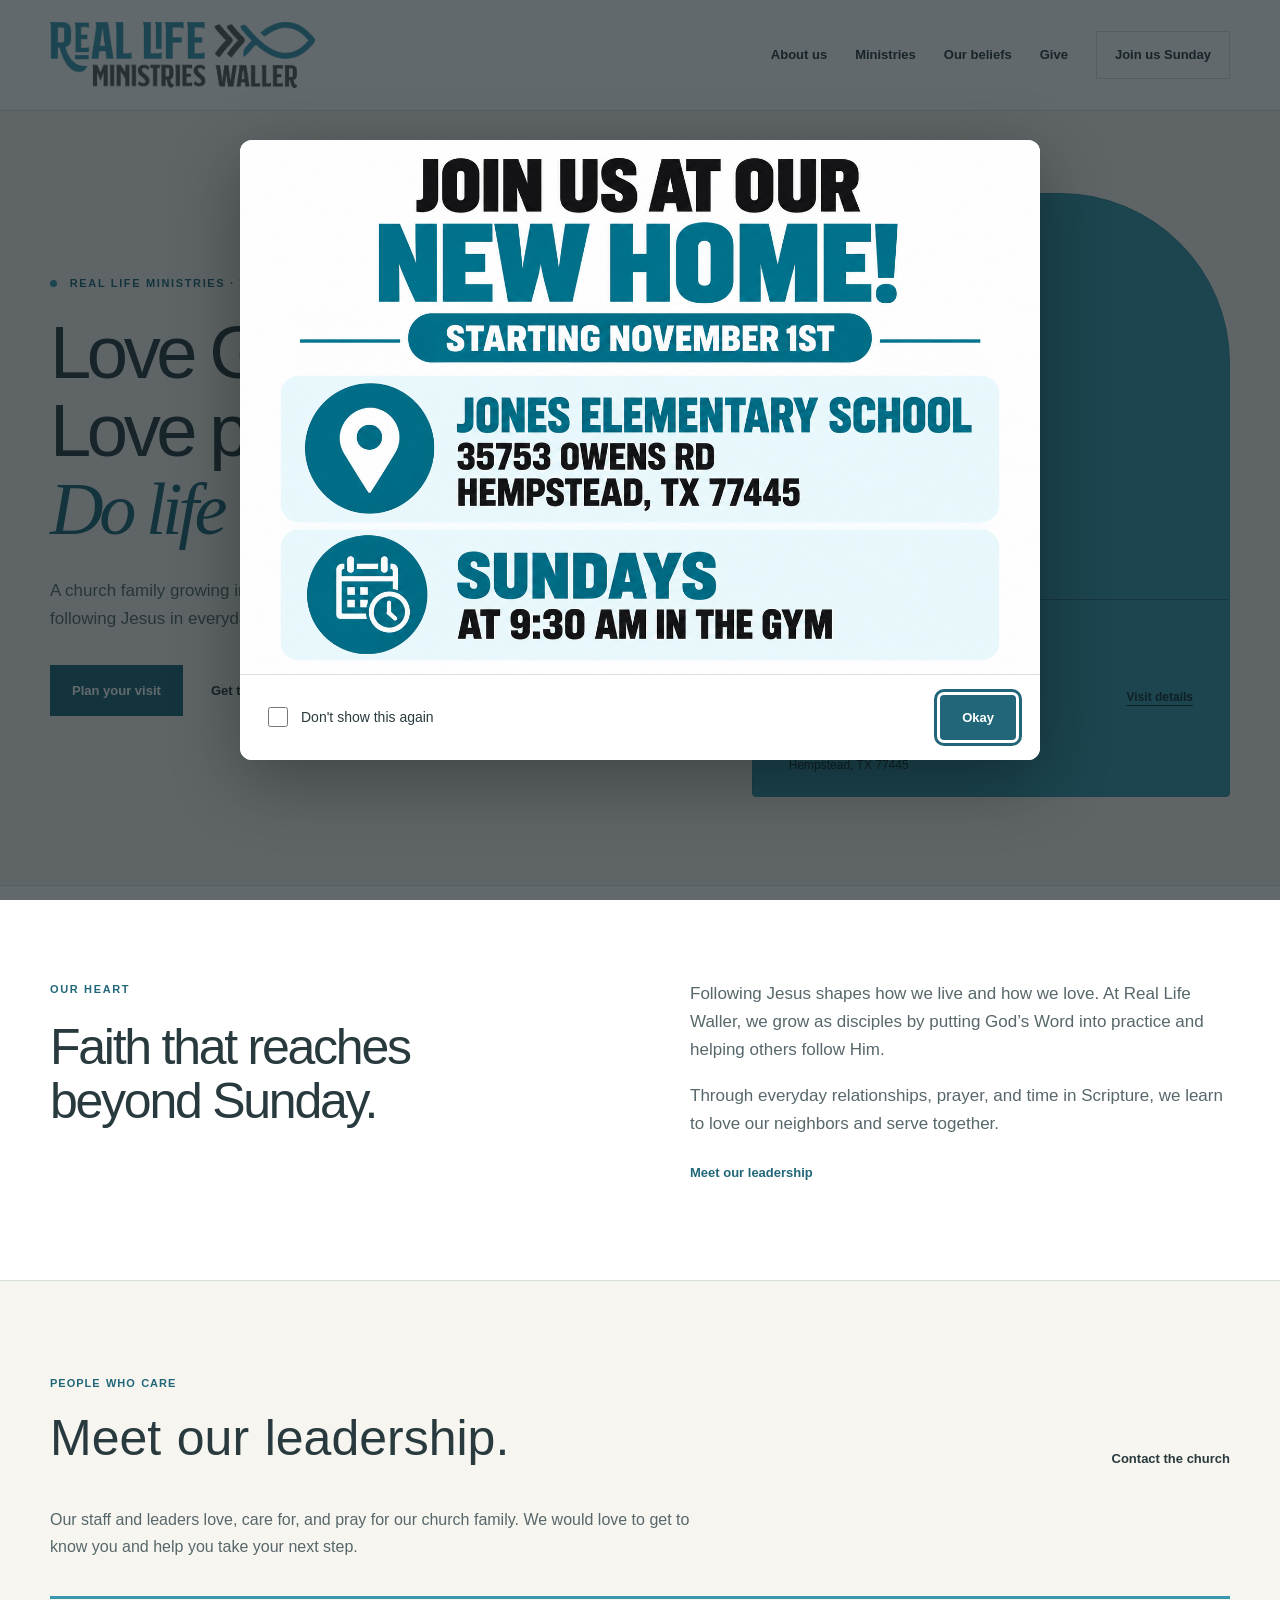
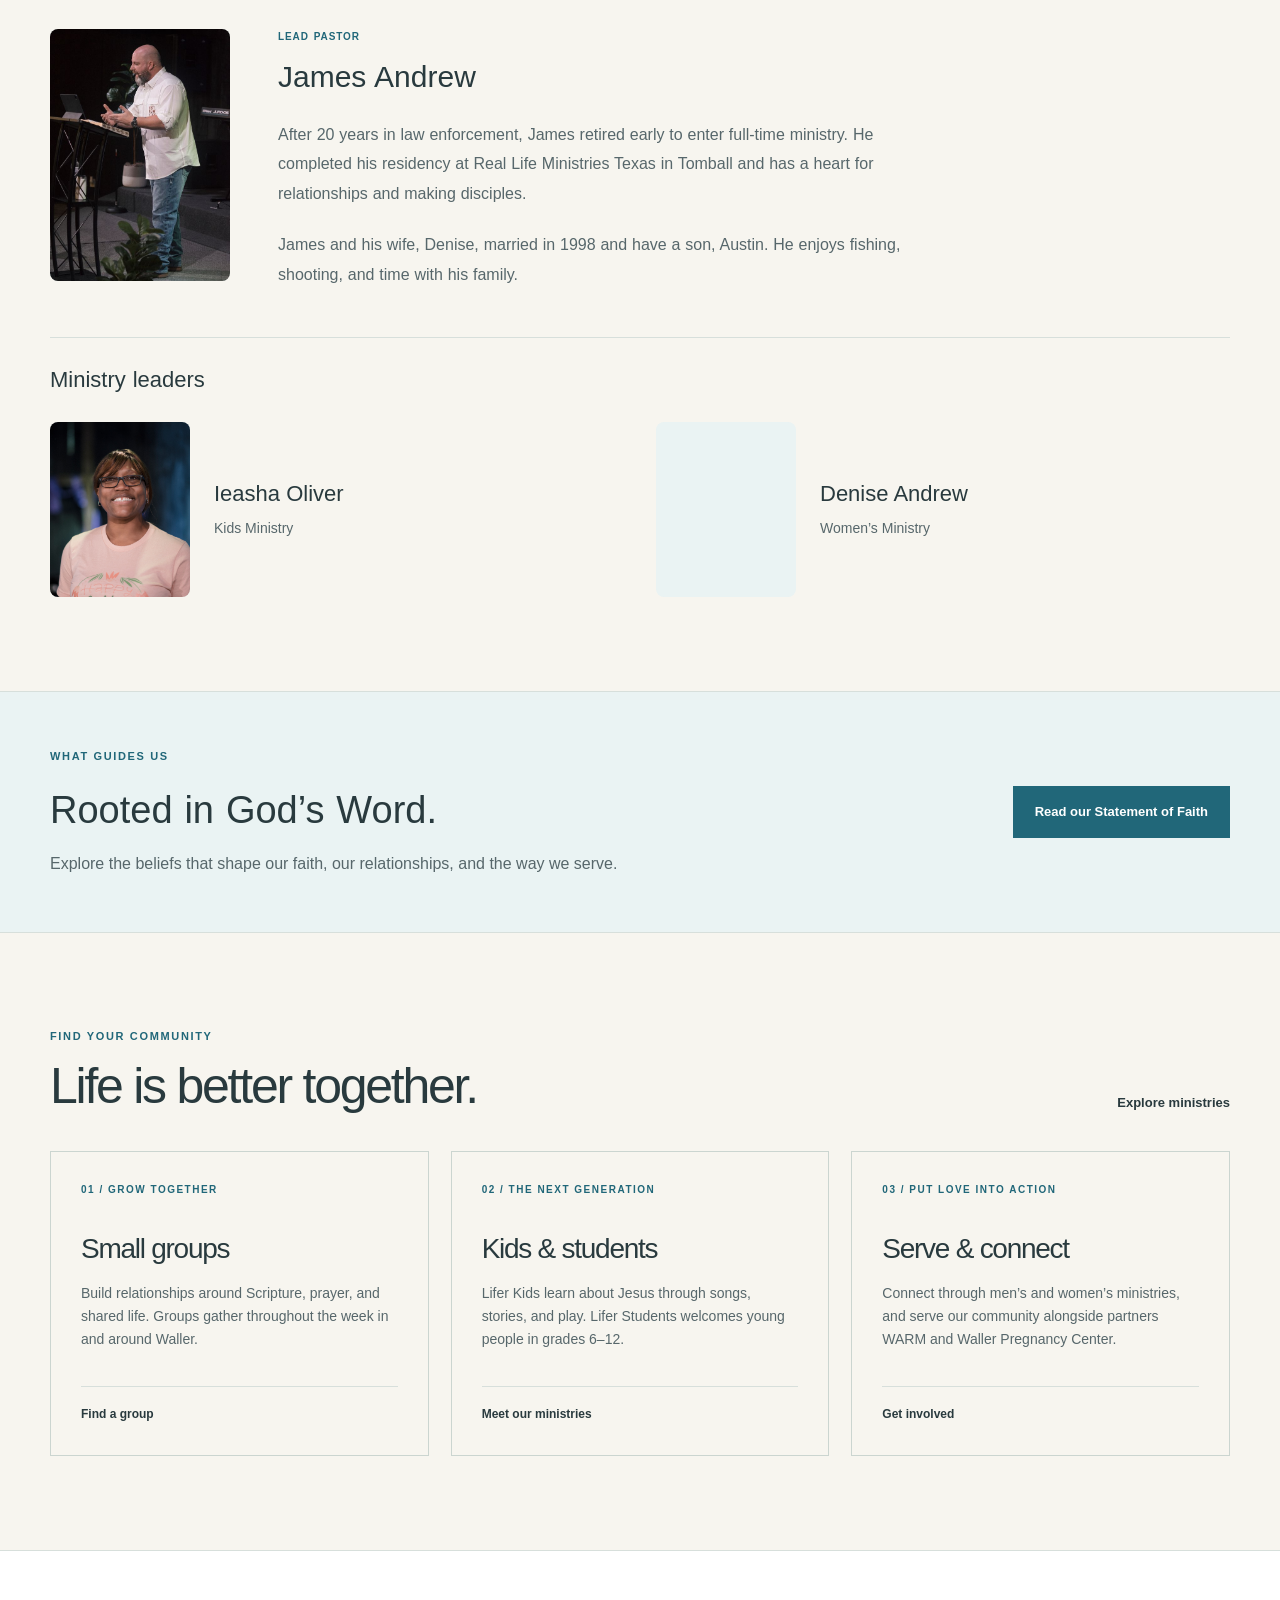
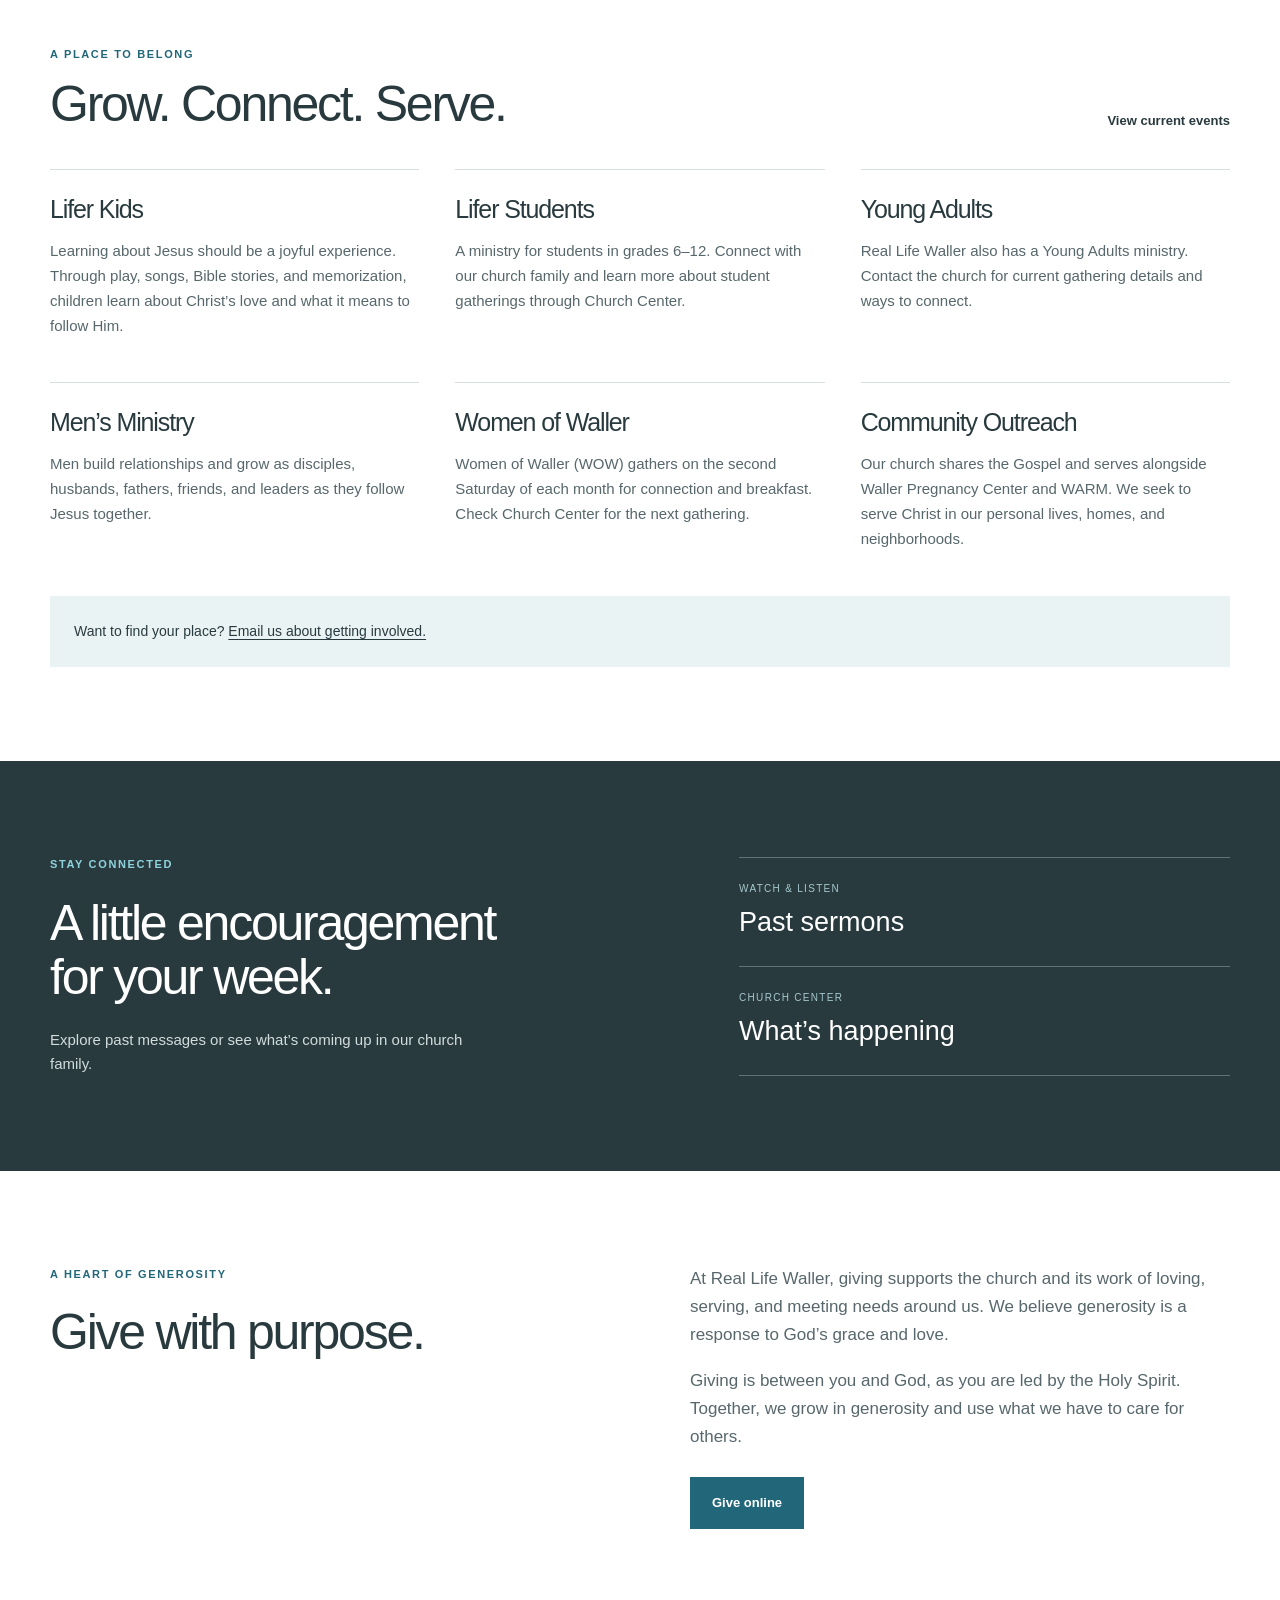
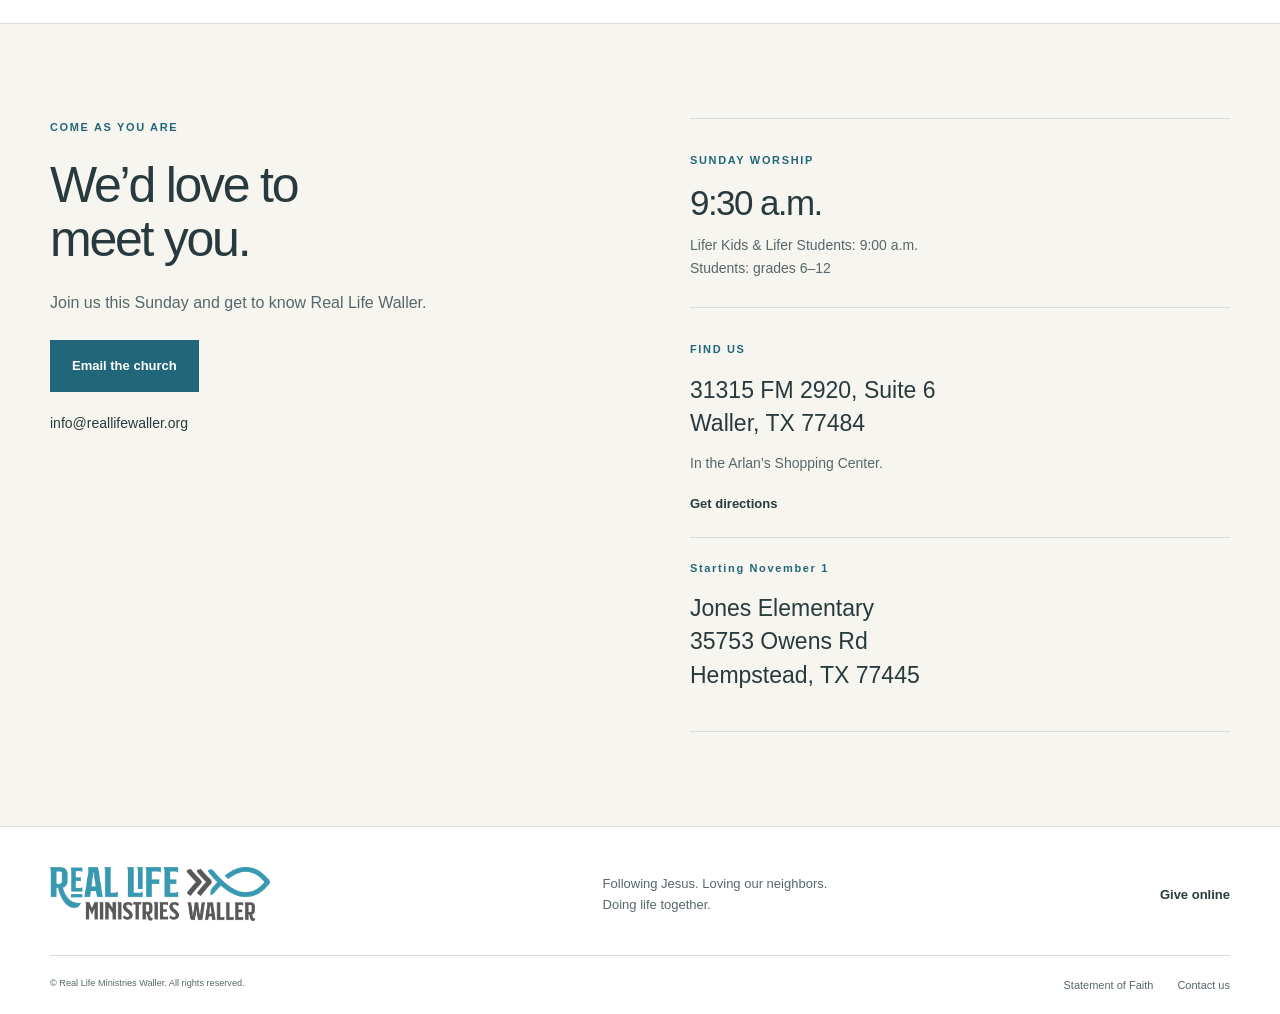
==== commit f0f07cbe: "Show upcoming Jones Elementary address beside current locations" ====
--- a/index.html
+++ b/index.html
@@ -29,7 +29,7 @@
         <aside class="sunday-card" aria-labelledby="sunday-title">
           <div class="card-top"><span></span></div>
           <div class="sunday-main"><p class="eyebrow">LET’S GATHER</p><h2 id="sunday-title">See you<br>Sunday.</h2><p class="service-time">9:30 <span>AM</span></p><p>Worship with us in Waller.</p></div>
-          <div class="card-bottom"><p>31315 FM 2920, Suite 6<br>Waller, TX 77484</p><a href="#visit" aria-label="See location and visit information">Visit details</a></div>
+          <div class="card-bottom"><div><p>31315 FM 2920, Suite 6<br>Waller, TX 77484</p><p class="upcoming-location"><strong>Starting November 1</strong><br>Jones Elementary<br>35753 Owens Rd<br>Hempstead, TX 77445</p></div><a href="#visit" aria-label="See location and visit information">Visit details</a></div>
         </aside>
       </div>
     </section>
@@ -79,7 +79,7 @@
     <section class="sermons section" id="sermons"><div class="container sermon-inner"><div><p class="eyebrow">STAY CONNECTED</p><h2>A little encouragement<br>for your week.</h2><p>Explore past messages or see what’s coming up in our church family.</p></div><div class="sermon-links"><a href="https://www.youtube.com/@reallifeministrieswaller"><span><small>WATCH &amp; LISTEN</small>Past sermons</span></a><a href="https://reallifewaller.churchcenter.com/home"><span><small>CHURCH CENTER</small>What’s happening</span></a></div></div></section>
 
     <section class="section giving" id="give"><div class="container two-column"><div><p class="eyebrow">A HEART OF GENEROSITY</p><h2>Give with purpose.</h2></div><div class="mission-copy"><p>At Real Life Waller, giving supports the church and its work of loving, serving, and meeting needs around us. We believe generosity is a response to God’s grace and love.</p><p>Giving is between you and God, as you are led by the Holy Spirit. Together, we grow in generosity and use what we have to care for others.</p><a class="button" href="https://reallifewaller.churchcenter.com/giving">Give online</a></div></div></section>
-    <section class="visit section" id="visit"><div class="container two-column"><div><p class="eyebrow">COME AS YOU ARE</p><h2>We’d love to<br>meet you.</h2><p class="visit-intro">Join us this Sunday and get to know Real Life Waller.</p><a class="button" href="mailto:info@reallifewaller.org">Email the church</a><p class="contact-email"><a href="mailto:info@reallifewaller.org">info@reallifewaller.org</a></p></div><div class="visit-details"><div><span class="detail-label">SUNDAY WORSHIP</span><h3>9:30 a.m.</h3><p>Lifer Kids &amp; Lifer Students: 9:00 a.m.<br>Students: grades 6–12</p></div><div><span class="detail-label">FIND US</span><address>31315 FM 2920, Suite 6<br>Waller, TX 77484</address><p>In the Arlan’s Shopping Center.</p><a class="text-link" href="https://www.google.com/maps/search/?api=1&amp;query=31315+FM+2920+Suite+6+Waller+TX+77484">Get directions</a></div></div></div></section>
+    <section class="visit section" id="visit"><div class="container two-column"><div><p class="eyebrow">COME AS YOU ARE</p><h2>We’d love to<br>meet you.</h2><p class="visit-intro">Join us this Sunday and get to know Real Life Waller.</p><a class="button" href="mailto:info@reallifewaller.org">Email the church</a><p class="contact-email"><a href="mailto:info@reallifewaller.org">info@reallifewaller.org</a></p></div><div class="visit-details"><div><span class="detail-label">SUNDAY WORSHIP</span><h3>9:30 a.m.</h3><p>Lifer Kids &amp; Lifer Students: 9:00 a.m.<br>Students: grades 6–12</p></div><div><span class="detail-label">FIND US</span><address>31315 FM 2920, Suite 6<br>Waller, TX 77484</address><p>In the Arlan’s Shopping Center.</p><a class="text-link" href="https://www.google.com/maps/search/?api=1&amp;query=31315+FM+2920+Suite+6+Waller+TX+77484">Get directions</a><div class="upcoming-location"><span class="detail-label">Starting November 1</span><address>Jones Elementary<br>35753 Owens Rd<br>Hempstead, TX 77445</address></div></div></div></div></section>
   </main>
   <footer><div class="container footer-top"><a class="brand" href="#" aria-label="Back to top"><img src="assets/waller-logo.png" alt="Real Life Ministries Waller" width="2702" height="666" loading="lazy"></a><p>Following Jesus. Loving our neighbors.<br>Doing life together.</p><a class="text-link" href="#give">Give online</a></div><div class="container footer-bottom"><small>© Real Life Ministries Waller. All rights reserved.</small><div class="footer-links"><a href="faith.html">Statement of Faith</a><a href="mailto:info@reallifewaller.org">Contact us</a></div></div></footer>
 </body>
--- a/styles.css
+++ b/styles.css
@@ -1,5 +1,5 @@
 /* Native dialog provides focus containment, Escape dismissal and inert background. */
-.welcome-splash{width:min(960px,calc(100% - 32px));max-height:calc(100vh - 32px);max-height:calc(100dvh - 32px);padding:0;border:0;border-radius:12px;background:var(--white);color:var(--ink);overflow:auto;box-shadow:0 20px 70px #0005}
+.welcome-splash{width:min(800px,calc(100% - 32px));max-height:calc(100vh - 32px);max-height:calc(100dvh - 32px);padding:0;border:0;border-radius:12px;background:var(--white);color:var(--ink);overflow:auto;box-shadow:0 20px 70px #0005}
 .welcome-splash::backdrop{background:rgb(15 26 30 / 65%)}
 .welcome-splash-image{width:100%;height:auto}
 .welcome-splash-controls{display:flex;align-items:center;justify-content:space-between;gap:20px;padding:20px 24px;position:sticky;bottom:0;background:var(--white);border-top:1px solid var(--line)}
@@ -222,3 +222,9 @@
   .floating-back-top { display: none; }
   .faith-page { padding-bottom: 0; }
 }
+
+/* Keep the upcoming location beneath the current address in both visit summaries. */
+.upcoming-location{margin-top:20px;padding-top:16px;border-top:1px solid var(--line)}
+.card-bottom .upcoming-location{border-color:#246e80}
+.card-bottom{gap:20px}
+.card-bottom>a{flex-shrink:0}
